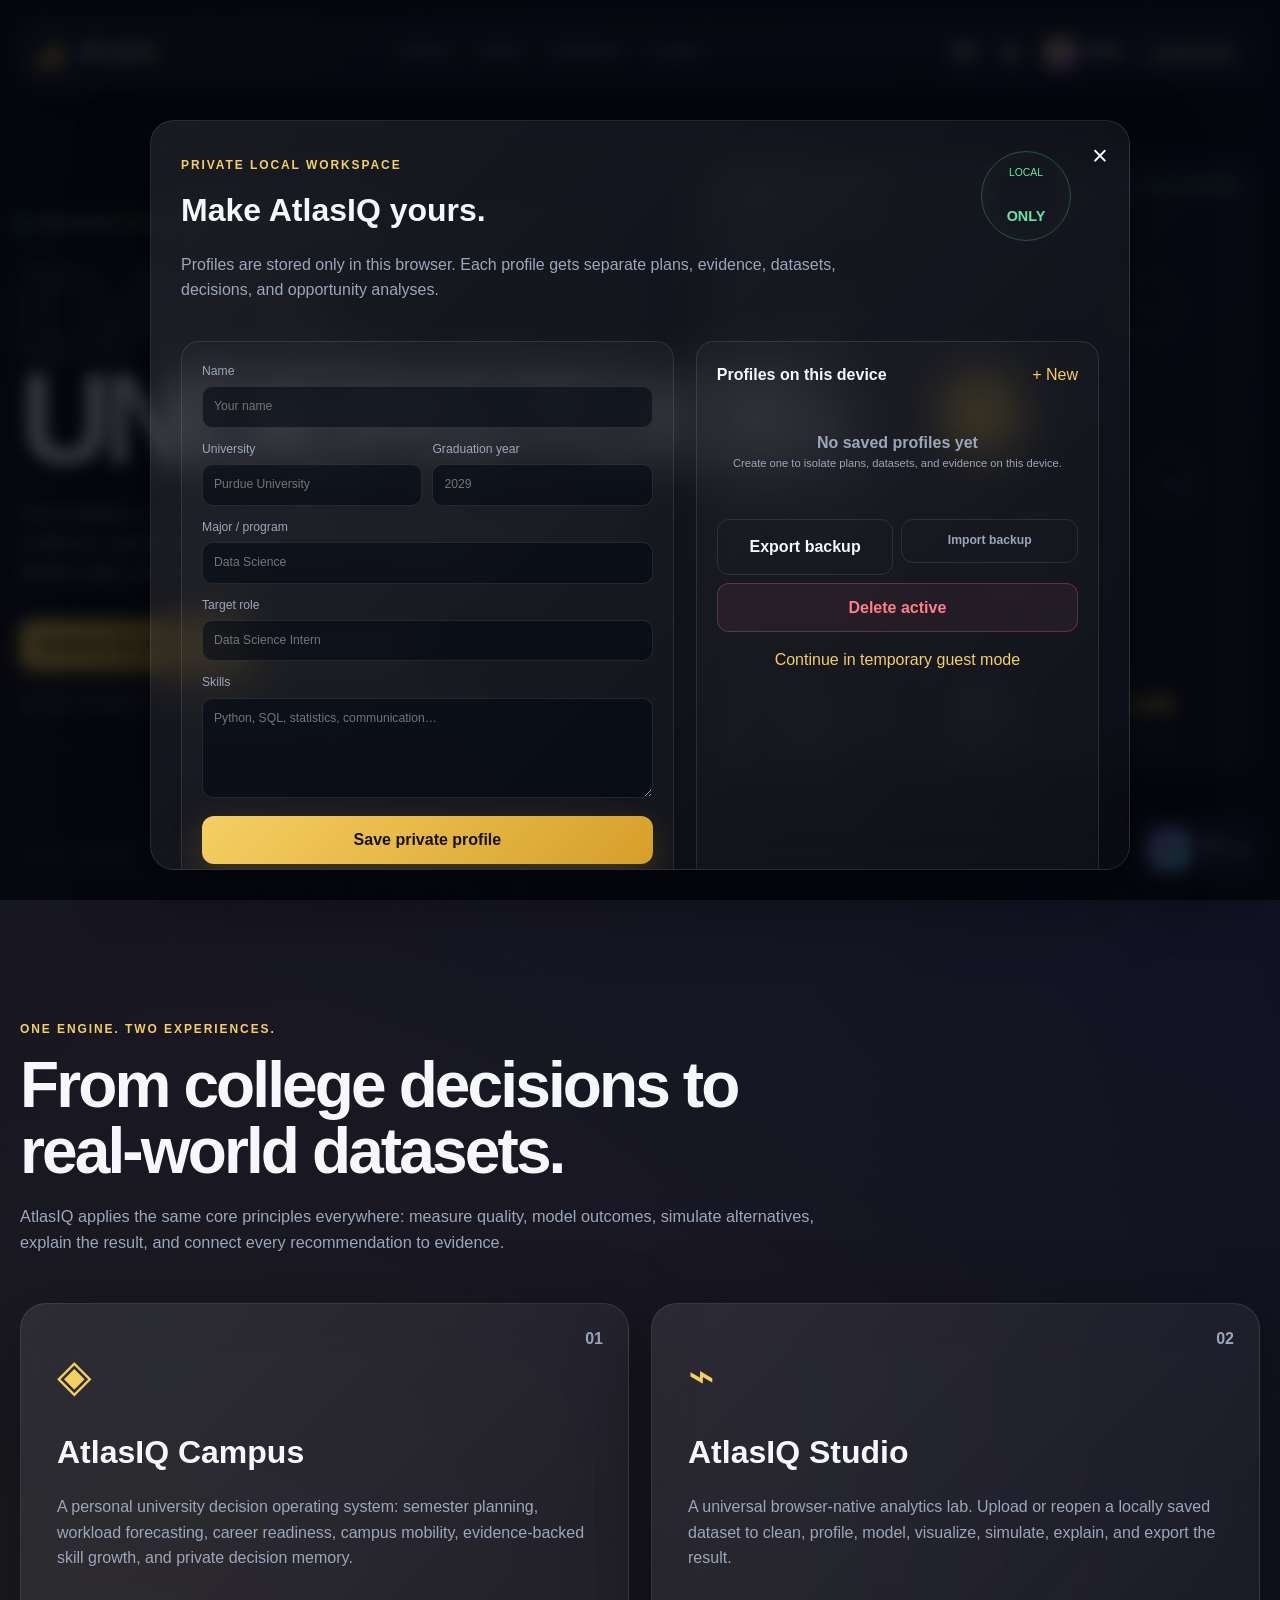
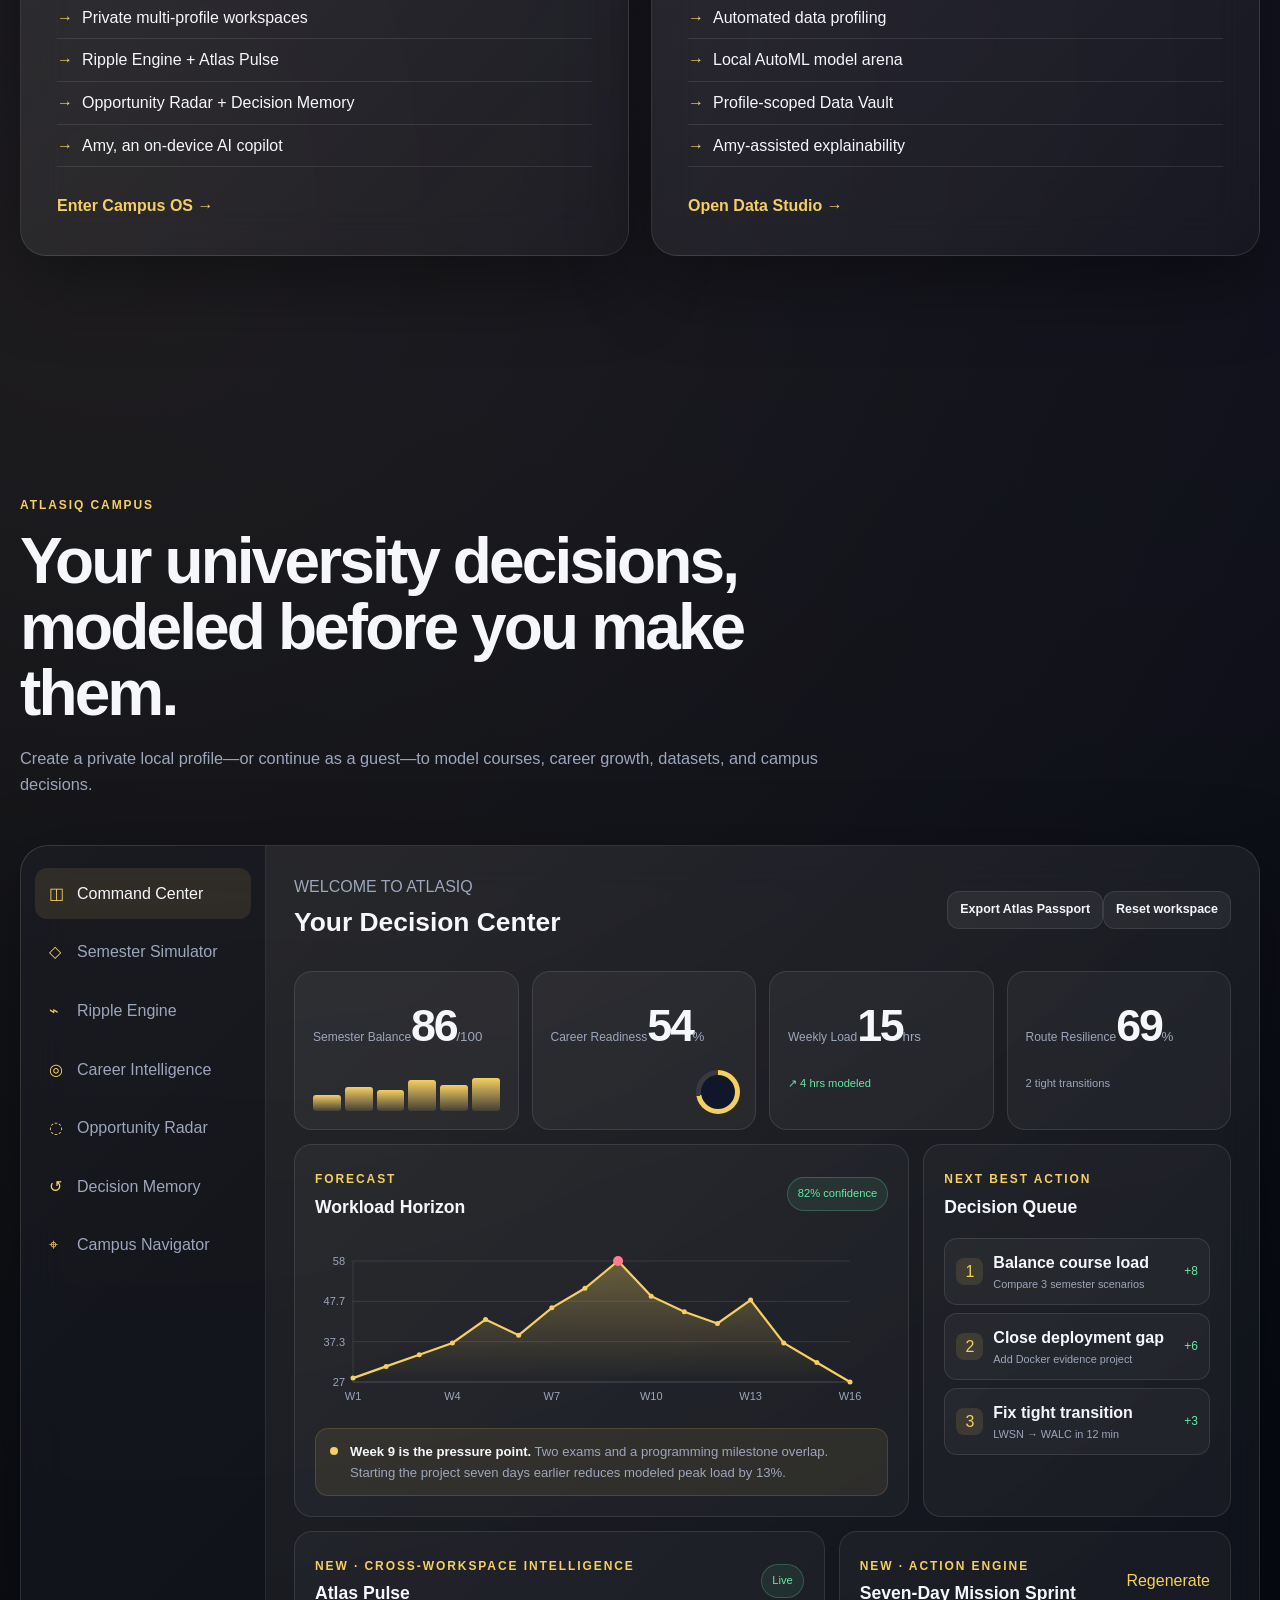
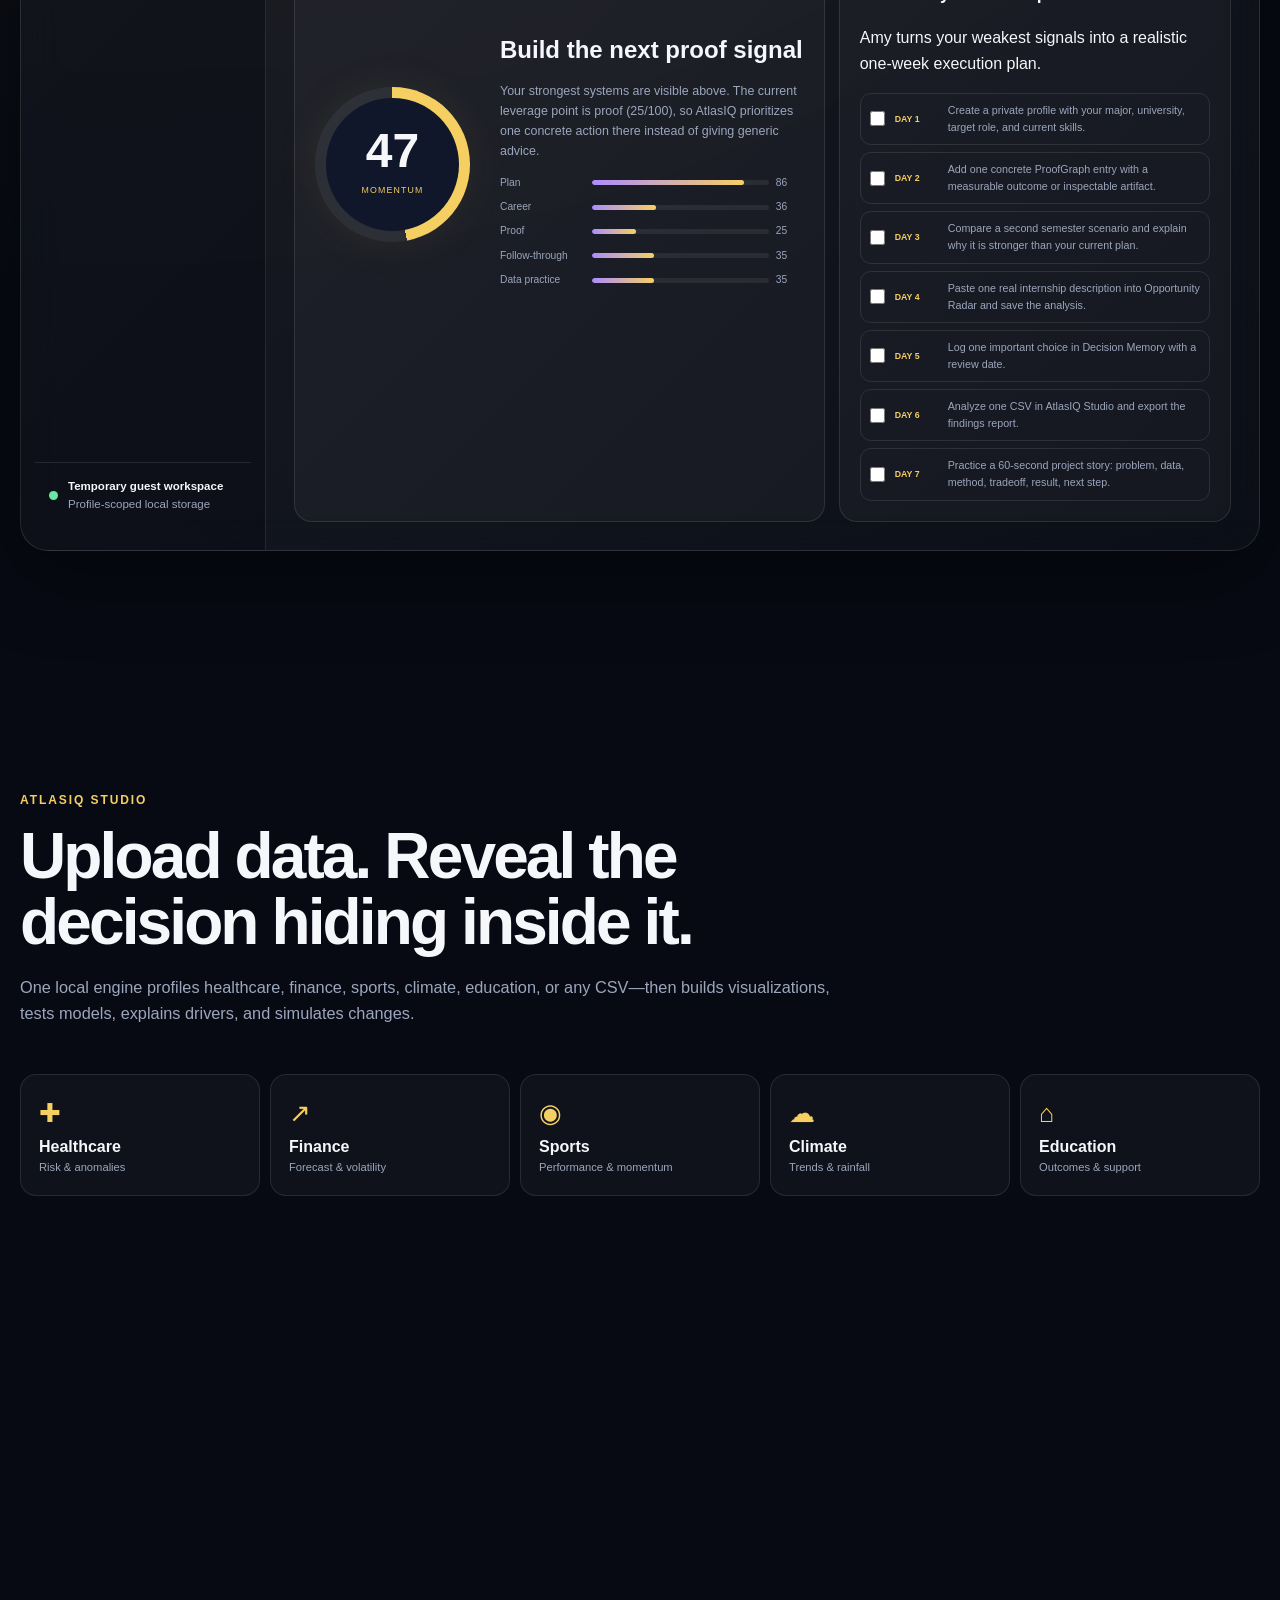
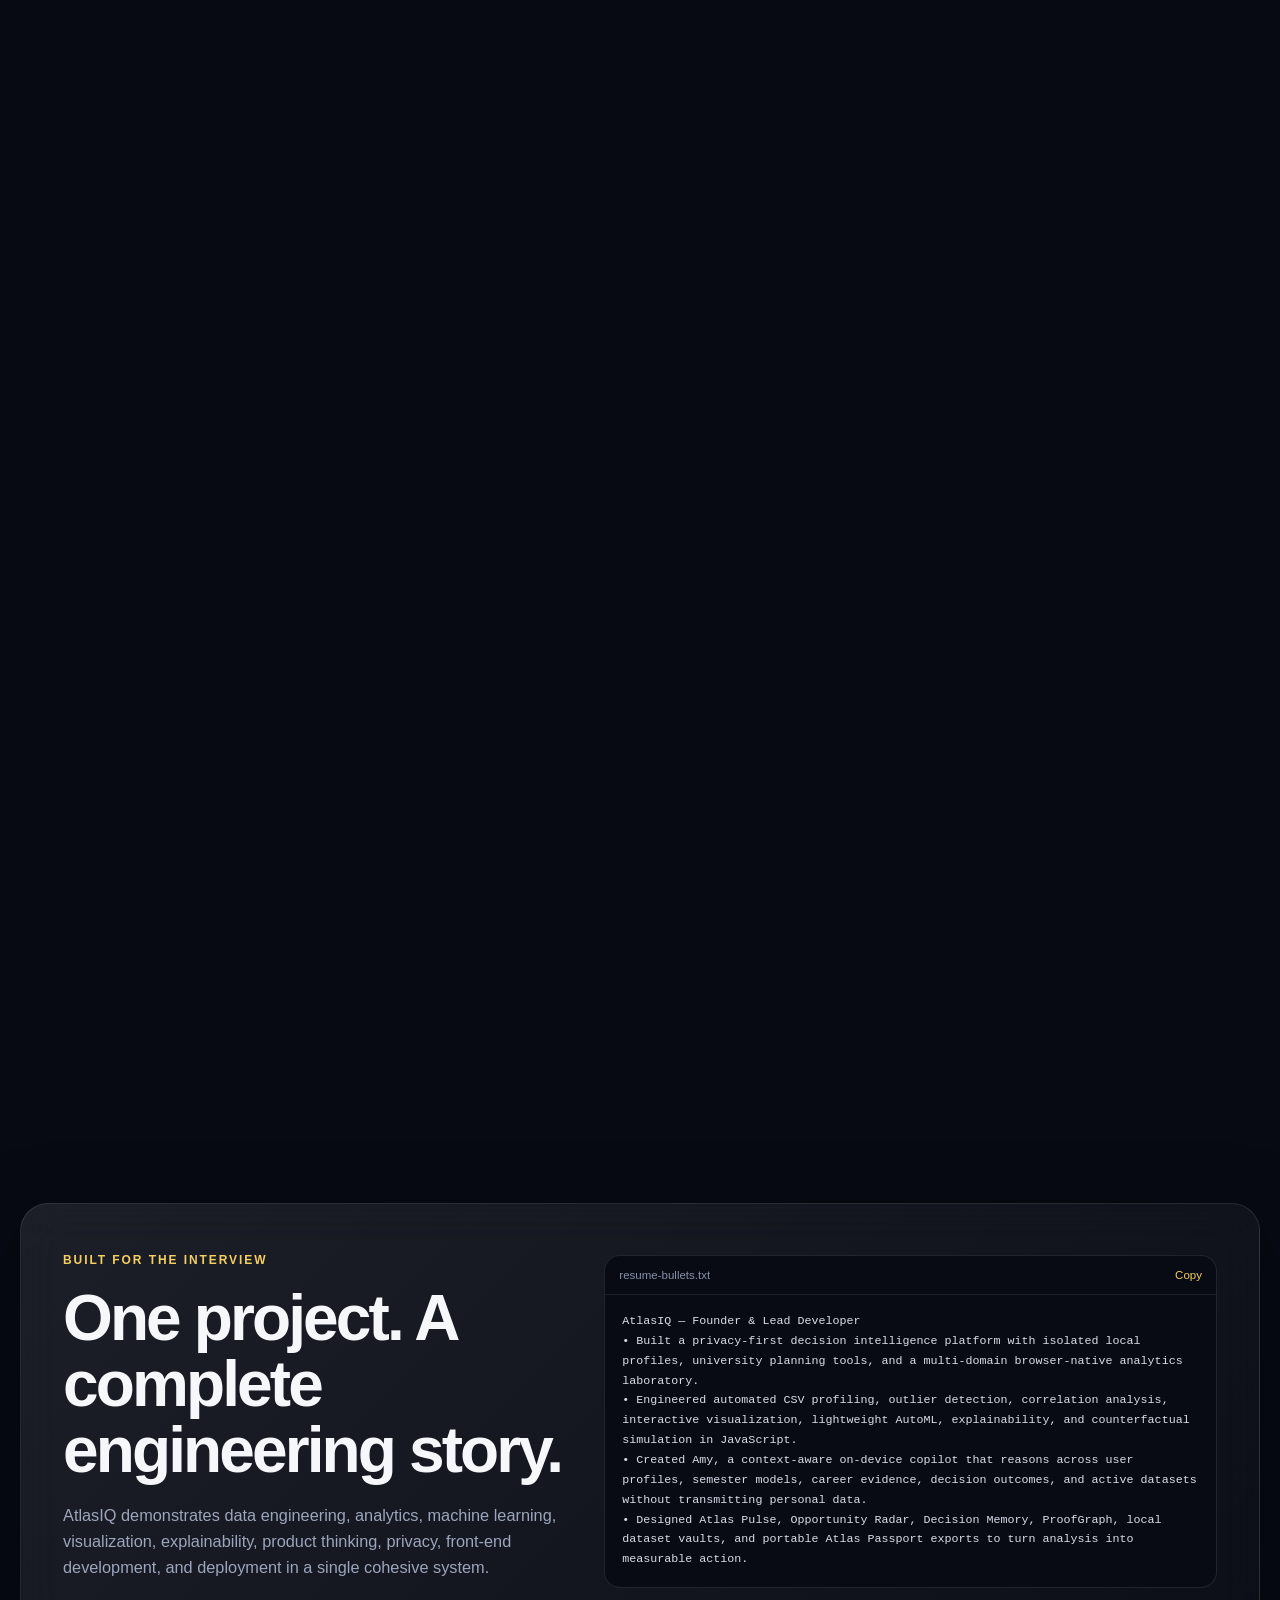
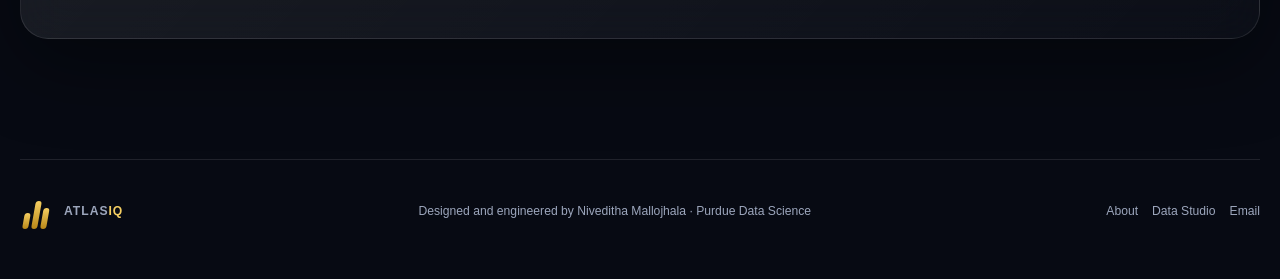
==== index.html @ 75ab8762 "Add files via upload" ====
<!doctype html>
<html lang="en">
<head>
  <meta charset="utf-8" />
  <meta name="viewport" content="width=device-width,initial-scale=1" />
  <meta name="description" content="AtlasIQ is a privacy-first decision intelligence platform for students and a browser-native multi-domain data science laboratory." />
  <meta name="theme-color" content="#080b16" />
  <title>AtlasIQ — Data, Understood.</title>
  <link rel="manifest" href="manifest.webmanifest" />
  <link rel="icon" href="assets/favicon.svg" type="image/svg+xml" />
  <link rel="stylesheet" href="styles.css" />
</head>
<body>
  <canvas id="particleCanvas" aria-hidden="true"></canvas>
  <div class="noise" aria-hidden="true"></div>

  <header class="topbar glass">
    <a class="brand" href="#home" aria-label="AtlasIQ home">
      <span class="brand-mark" aria-hidden="true"><i></i><i></i><i></i></span>
      <span>ATLAS<span>IQ</span></span>
    </a>
    <nav id="mainNav" aria-label="Primary navigation">
      <a href="#campus">Campus</a>
      <a href="#studio">Studio</a>
      <a href="#proofgraph">ProofGraph</a>
      <a href="#about">Founder</a>
    </nav>
    <div class="top-actions">
      <button id="commandBtn" class="icon-btn" aria-label="Open command palette" title="Command palette (⌘/Ctrl + K)">⌘K</button>
      <button id="themeBtn" class="icon-btn" aria-label="Toggle color mode" title="Toggle color mode">◐</button>
      <button id="profileBtn" class="profile-btn" aria-label="Open local profile" title="Local profile"><span id="profileAvatar">?</span><b id="profileButtonName">Profile</b></button>
      <a class="button small" href="#studio">Launch Lab</a>
    </div>
  </header>

  <main>
    <section id="home" class="hero section">
      <div class="hero-copy reveal">
        <div class="eyebrow"><span class="pulse-dot"></span> BROWSER-NATIVE DECISION INTELLIGENCE</div>
        <h1><span>DATA.</span><br />UNDERSTOOD.</h1>
        <p class="hero-sub">Turn academic choices and raw datasets into explainable decisions. AtlasIQ combines a personalized university decision operating system with a multi-domain data science laboratory—entirely in your browser.</p>
        <div class="hero-actions">
          <a class="button primary" href="#campus">Optimize my semester <span>→</span></a>
          <a class="button ghost" href="#studio">Analyze a dataset</a>
        </div>
        <div class="trust-row">
          <span>◆ Private local profiles</span>
          <span>◆ Explainable outputs</span>
          <span>◆ No server account required</span>
        </div>
      </div>

      <div class="hero-visual reveal" aria-label="Animated AtlasIQ decision network">
        <div class="orbital-card glass tilt-card">
          <div class="orbital-header">
            <span>LIVE DECISION GRAPH</span>
            <span class="live"><i></i> LOCAL ENGINE</span>
          </div>
          <svg class="network-svg" viewBox="0 0 600 460" role="img" aria-label="Connected data and decision nodes">
            <defs>
              <radialGradient id="nodeGlow"><stop offset="0" stop-color="#f8d56b"/><stop offset="1" stop-color="#b98c18"/></radialGradient>
              <filter id="glow"><feGaussianBlur stdDeviation="5" result="blur"/><feMerge><feMergeNode in="blur"/><feMergeNode in="SourceGraphic"/></feMerge></filter>
            </defs>
            <g class="edges">
              <path d="M300 215 L108 105"/><path d="M300 215 L494 92"/><path d="M300 215 L520 295"/><path d="M300 215 L365 392"/><path d="M300 215 L115 342"/>
              <path d="M108 105 L494 92"/><path d="M494 92 L520 295"/><path d="M520 295 L365 392"/><path d="M365 392 L115 342"/><path d="M115 342 L108 105"/>
            </g>
            <g class="node n-center" transform="translate(300 215)"><circle r="46"/><text y="5">ATLAS</text></g>
            <g class="node" transform="translate(108 105)"><circle r="31"/><text y="5">COURSES</text></g>
            <g class="node" transform="translate(494 92)"><circle r="31"/><text y="5">SKILLS</text></g>
            <g class="node" transform="translate(520 295)"><circle r="31"/><text y="5">CAREER</text></g>
            <g class="node" transform="translate(365 392)"><circle r="31"/><text y="5">DATA</text></g>
            <g class="node" transform="translate(115 342)"><circle r="31"/><text y="5">CAMPUS</text></g>
            <circle class="packet p1" r="4"><animateMotion dur="4s" repeatCount="indefinite" path="M300 215 L108 105"/></circle>
            <circle class="packet p2" r="4"><animateMotion dur="5s" repeatCount="indefinite" path="M300 215 L520 295"/></circle>
            <circle class="packet p3" r="4"><animateMotion dur="6s" repeatCount="indefinite" path="M365 392 L494 92"/></circle>
          </svg>
          <div class="mini-metrics">
            <div><strong data-counter="5">0</strong><span>domains</span></div>
            <div><strong data-counter="30">0</strong><span>decision tools</span></div>
            <div><strong data-counter="100">0</strong><span>% local</span></div>
          </div>
        </div>
      </div>

      <a class="scroll-cue" href="#platform" aria-label="Scroll to platform overview"><span></span>EXPLORE</a>
    </section>

    <section id="platform" class="section platform-section">
      <div class="section-heading reveal">
        <div class="eyebrow">ONE ENGINE. TWO EXPERIENCES.</div>
        <h2>From college decisions to real-world datasets.</h2>
        <p>AtlasIQ applies the same core principles everywhere: measure quality, model outcomes, simulate alternatives, explain the result, and connect every recommendation to evidence.</p>
      </div>
      <div class="dual-grid">
        <article class="experience-card glass reveal">
          <div class="card-index">01</div>
          <div class="experience-icon">◈</div>
          <h3>AtlasIQ Campus</h3>
          <p>A personal university decision operating system: semester planning, workload forecasting, career readiness, campus mobility, evidence-backed skill growth, and private decision memory.</p>
          <ul class="feature-list"><li>Private multi-profile workspaces</li><li>Ripple Engine + Atlas Pulse</li><li>Opportunity Radar + Decision Memory</li><li>Amy, an on-device AI copilot</li></ul>
          <a href="#campus">Enter Campus OS →</a>
        </article>
        <article class="experience-card glass reveal">
          <div class="card-index">02</div>
          <div class="experience-icon">⌁</div>
          <h3>AtlasIQ Studio</h3>
          <p>A universal browser-native analytics lab. Upload or reopen a locally saved dataset to clean, profile, model, visualize, simulate, explain, and export the result.</p>
          <ul class="feature-list"><li>Automated data profiling</li><li>Local AutoML model arena</li><li>Profile-scoped Data Vault</li><li>Amy-assisted explainability</li></ul>
          <a href="#studio">Open Data Studio →</a>
        </article>
      </div>
    </section>

    <section id="campus" class="section workspace-section">
      <div class="section-heading reveal">
        <div class="eyebrow">ATLASIQ CAMPUS</div>
        <h2 id="campusHeadline">Your university decisions, modeled before you make them.</h2>
        <p id="campusSubhead">Create a private profile, build a semester, test tradeoffs, identify bottlenecks, and translate your experience into career proof. Purdue students also get a dedicated campus pack.</p>
      </div>

      <div class="workspace glass reveal">
        <aside class="workspace-nav" aria-label="Campus tools">
          <button class="workspace-tab active" data-campus-tab="overview"><span>◫</span> Command Center</button>
          <button class="workspace-tab" data-campus-tab="semester"><span>◇</span> Semester Simulator</button>
          <button class="workspace-tab" data-campus-tab="ripple"><span>⌁</span> Ripple Engine</button>
          <button class="workspace-tab" data-campus-tab="career"><span>◎</span> Career Intelligence</button>
          <button class="workspace-tab" data-campus-tab="opportunity"><span>◌</span> Opportunity Radar</button>
          <button class="workspace-tab" data-campus-tab="journal"><span>↺</span> Decision Memory</button>
          <button class="workspace-tab" data-campus-tab="navigator"><span>⌖</span> Campus Navigator</button>
          <div class="workspace-status"><i></i><div><b id="workspaceProfileLabel">Private workspace</b><span>Profile-scoped local storage</span></div></div>
        </aside>

        <div class="workspace-main">
          <section class="campus-panel active" id="campus-overview">
            <div class="panel-topline"><div><span class="muted" id="welcomeLine">Welcome</span><h3 id="decisionCenterTitle">Your Decision Center</h3></div><div class="panel-actions"><button class="button tiny" id="passportBtn">Export Atlas Passport</button><button class="button tiny" id="resetDemo">Reset workspace</button></div></div>
            <div class="metric-grid">
              <article class="metric-card draggable" draggable="true"><span>Semester Balance</span><strong id="metricBalance">86</strong><small>/100</small><div class="spark"><i style="--h:44%"></i><i style="--h:65%"></i><i style="--h:58%"></i><i style="--h:84%"></i><i style="--h:72%"></i><i style="--h:91%"></i></div></article>
              <article class="metric-card draggable" draggable="true"><span>Career Readiness</span><strong id="metricCareer">72</strong><small>%</small><div class="ring-mini" style="--p:72"><b></b></div></article>
              <article class="metric-card draggable" draggable="true"><span>Weekly Load</span><strong id="metricHours">41</strong><small>hrs</small><div class="trend up">↗ 4 hrs modeled</div></article>
              <article class="metric-card draggable" draggable="true"><span>Route Resilience</span><strong id="metricRoute">93</strong><small>%</small><div class="trend">2 tight transitions</div></article>
            </div>
            <div class="overview-grid">
              <article class="panel-card wide">
                <div class="card-head"><div><span class="kicker">FORECAST</span><h4>Workload Horizon</h4></div><span class="confidence">82% confidence</span></div>
                <canvas id="workloadChart" width="900" height="310" aria-label="Projected weekly workload chart"></canvas>
                <div class="insight-strip"><span class="alert-dot"></span><p><b>Week 9 is the pressure point.</b> Two exams and a programming milestone overlap. Starting the project seven days earlier reduces modeled peak load by 13%.</p></div>
              </article>
              <article class="panel-card">
                <div class="card-head"><div><span class="kicker">NEXT BEST ACTION</span><h4>Decision Queue</h4></div></div>
                <div class="decision-list" id="decisionQueue">
                  <button data-jump="semester"><i>1</i><span><b>Balance course load</b><small>Compare 3 semester scenarios</small></span><em>+8</em></button>
                  <button data-jump="career"><i>2</i><span><b>Close deployment gap</b><small>Add Docker evidence project</small></span><em>+6</em></button>
                  <button data-jump="navigator"><i>3</i><span><b>Fix tight transition</b><small>LWSN → WALC in 12 min</small></span><em>+3</em></button>
                </div>
              </article>
            </div>
          </section>

          <section class="campus-panel" id="campus-semester">
            <div class="panel-topline"><div><span class="muted">MODEL A SEMESTER</span><h3>Semester Simulator</h3></div><span class="engine-chip">Explainable scoring v1.0</span></div>
            <div class="sim-layout">
              <div class="control-card">
                <label>Course catalog<select id="courseSelect"></select></label>
                <button id="addCourseBtn" class="button primary full">Add course</button><button id="customCourseBtn" class="button ghost full">Create custom course</button>
                <div class="selected-courses" id="selectedCourses"></div>
                <div class="slider-stack">
                  <label><span>Paid work / week <b id="workHoursOut">8h</b></span><input id="workHours" type="range" min="0" max="30" value="8" /></label>
                  <label><span>Clubs / week <b id="clubHoursOut">5h</b></span><input id="clubHours" type="range" min="0" max="20" value="5" /></label>
                  <label><span>Sleep / night <b id="sleepHoursOut">7.5h</b></span><input id="sleepHours" type="range" min="5" max="10" step="0.5" value="7.5" /></label>
                  <label><span>Commute / day <b id="commuteOut">28m</b></span><input id="commute" type="range" min="5" max="90" value="28" /></label>
                </div>
              </div>
              <div class="sim-results">
                <div class="score-hero"><div class="score-ring" id="semesterRing"><div><strong id="semesterScore">86</strong><span>BALANCE</span></div></div><div><h4 id="semesterVerdict">Strong, with one pressure point</h4><p id="semesterSummary">This plan is ambitious but sustainable when project work begins early.</p><div class="score-pills"><span id="creditsPill">13 credits</span><span id="loadPill">41 hrs/week</span><span id="riskPill">Moderate risk</span></div></div></div>
                <div class="factor-bars" id="factorBars"></div>
                <div class="explain-box"><div><b>WHY THIS SCORE</b><button id="copySemesterExplain" class="text-btn">Copy explanation</button></div><p id="semesterExplain"></p></div>
                <div class="scenario-actions"><button class="button ghost scenario-save" data-slot="A">Save as A</button><button class="button ghost scenario-save" data-slot="B">Save as B</button><button class="button ghost scenario-save" data-slot="C">Save as C</button></div>
                <div class="scenario-compare" id="scenarioCompare"></div>
              </div>
            </div>
          </section>

          <section class="campus-panel" id="campus-ripple">
            <div class="panel-topline"><div><span class="muted">SIGNATURE FEATURE 01</span><h3>Ripple Engine</h3></div><span class="engine-chip">Counterfactual simulator</span></div>
            <p class="panel-intro">Change one decision and trace its estimated downstream effects across workload, career readiness, free time, and schedule resilience. Ranges communicate uncertainty instead of pretending predictions are guarantees.</p>
            <div class="ripple-layout">
              <div class="control-card">
                <label>Decision to test<select id="rippleDecision"><option value="course">Add a technical course</option><option value="job">Increase work hours</option><option value="club">Join a technical organization</option><option value="project">Build a deployed project</option><option value="sleep">Increase nightly sleep</option></select></label>
                <label>Magnitude <span id="rippleValueLabel">1 course</span><input id="rippleMagnitude" type="range" min="1" max="5" value="1" /></label>
                <label>Priority<select id="ripplePriority"><option value="balance">Balanced growth</option><option value="career">Internship readiness</option><option value="academic">Academic performance</option><option value="time">Protect free time</option></select></label>
                <button id="runRipple" class="button primary full">Run counterfactual</button>
                <div class="method-note"><b>Method</b><p>Weighted causal assumptions + bounded uncertainty. This is a decision aid, not a guarantee.</p></div>
              </div>
              <div class="ripple-stage">
                <svg id="rippleGraph" viewBox="0 0 760 430" role="img" aria-label="Ripple effect decision graph"></svg>
                <div class="ripple-narrative" id="rippleNarrative"></div>
              </div>
            </div>
          </section>

          <section class="campus-panel" id="campus-career">
            <div class="panel-topline"><div><span class="muted">CAREER DECISION INTELLIGENCE</span><h3>Internship Readiness + ProofGraph</h3></div><button id="copyResumeBullets" class="button tiny">Copy project bullets</button></div>
            <div class="career-layout">
              <div class="control-card">
                <label>Target internship<select id="roleSelect"><option>Data Science Intern</option><option>Data Analyst Intern</option><option>Machine Learning Intern</option><option>Data Engineering Intern</option><option>Healthcare Analytics Intern</option><option>Software Engineering Intern</option></select></label>
                <label>Your current skills<textarea id="skillsInput" rows="7" placeholder="Python, SQL, statistics, Java, communication…"></textarea></label>
                <button id="analyzeSkills" class="button primary full">Analyze skill gap</button>
                <p class="microcopy">Tip: paste a resume skills section or type comma-separated skills.</p>
              </div>
              <div class="career-results">
                <div class="readiness-head"><div class="score-ring small" id="careerRing"><div><strong id="careerScore">72</strong><span>MATCH</span></div></div><div><h4 id="careerTitle">Strong foundation for Data Science</h4><p id="careerSummary">Your statistics and Python foundation are strong. Deployment and cloud evidence would make your profile substantially more competitive.</p></div></div>
                <div class="skill-columns"><div><h5>Verified strengths</h5><div id="matchedSkills" class="tag-cloud"></div></div><div><h5>Highest-value gaps</h5><div id="missingSkills" class="tag-cloud gaps"></div></div></div>
                <div class="roadmap" id="careerRoadmap"></div>
              </div>
            </div>
          </section>


          <section class="campus-panel" id="campus-opportunity">
            <div class="panel-topline"><div><span class="muted">SIGNATURE FEATURE 03</span><h3>Opportunity Radar</h3></div><span class="engine-chip">Evidence-aware matching</span></div>
            <p class="panel-intro">Paste any internship description. AtlasIQ extracts the technical and professional signals, compares them with your profile and ProofGraph evidence, and builds a targeted action sprint.</p>
            <div class="opportunity-layout">
              <div class="control-card">
                <label>Opportunity name<input id="opportunityName" placeholder="Data Science Intern — Company" /></label>
                <label>Job description<textarea id="jobDescription" rows="13" placeholder="Paste the full internship description here…"></textarea></label>
                <div class="inline-actions"><button id="loadOpportunitySample" class="button ghost">Load sample</button><button id="analyzeOpportunity" class="button primary">Analyze opportunity</button></div>
                <p class="microcopy">The description remains on this device and can be saved only inside your active local profile.</p>
              </div>
              <div class="opportunity-results" id="opportunityResults">
                <div class="empty-state compact"><span>◌</span><h4>No opportunity analyzed</h4><p>Paste a posting to reveal match strength, proof coverage, missing signals, and the highest-impact next move.</p></div>
              </div>
            </div>
          </section>

          <section class="campus-panel" id="campus-journal">
            <div class="panel-topline"><div><span class="muted">SIGNATURE FEATURE 04</span><h3>Decision Memory</h3></div><span class="engine-chip">Personal calibration loop</span></div>
            <p class="panel-intro">Save important choices, record what AtlasIQ predicted, and return later with the real outcome. Over time, the workspace reveals where your assumptions are accurate and where your personal decision model needs adjustment.</p>
            <div class="journal-layout">
              <div class="control-card">
                <label>Decision<input id="journalDecision" placeholder="Take a 16-credit technical semester" /></label>
                <label>Predicted impact<input id="journalPrediction" placeholder="Career readiness +8; free time −12" /></label>
                <label>Confidence <span id="journalConfidenceOut">70%</span><input id="journalConfidence" type="range" min="20" max="95" value="70" /></label>
                <label>Review date<input id="journalReviewDate" type="date" /></label>
                <label>Why this decision<textarea id="journalReason" rows="5" placeholder="Evidence, assumptions, and tradeoffs…"></textarea></label>
                <button id="saveJournalEntry" class="button primary full">Save to Decision Memory</button>
              </div>
              <div class="journal-stage">
                <div class="calibration-grid">
                  <article><span>Decisions logged</span><strong id="journalCount">0</strong></article>
                  <article><span>Reviewed outcomes</span><strong id="journalReviewed">0</strong></article>
                  <article><span>Calibration score</span><strong id="journalCalibration">—</strong></article>
                </div>
                <div id="journalTimeline" class="journal-timeline"></div>
              </div>
            </div>
          </section>
          <section class="campus-panel" id="campus-navigator">
            <div class="panel-topline"><div><span class="muted">CAMPUS MOBILITY INTELLIGENCE</span><h3>Transition Risk Navigator</h3></div><span class="engine-chip" id="campusPackBadge">Purdue Campus Pack</span></div>
            <div class="navigator-layout">
              <div class="control-card">
                <label>Campus mode<select id="campusMode"><option value="purdue">Purdue Campus Pack</option><option value="custom">My custom campus</option></select></label>
                <label>Starting building<select id="fromBuilding"></select></label>
                <label>Destination<select id="toBuilding"></select></label>
                <label>Minutes between classes<input id="transitionMinutes" type="number" min="5" max="60" value="15" /></label>
                <label>Conditions<select id="weatherCondition"><option value="clear">Clear</option><option value="rain">Rain</option><option value="snow">Snow / ice</option><option value="crowded">Peak class traffic</option></select></label>
                <button id="calculateRoute" class="button primary full">Analyze transition</button>
                <a id="mapsLink" class="button ghost full" target="_blank" rel="noopener">Open walking directions ↗</a>
                <div class="campus-builder" id="campusBuilder">
                  <span class="kicker">CUSTOM CAMPUS BUILDER</span>
                  <label>Place name<input id="customBuildingName" placeholder="Engineering Hall" /></label>
                  <div class="mini-field-grid"><label>Short code<input id="customBuildingShort" maxlength="8" placeholder="ENGR" /></label><label>Map X<input id="customBuildingX" type="number" min="0" max="100" value="50" /></label><label>Map Y<input id="customBuildingY" type="number" min="0" max="100" value="50" /></label></div>
                  <button id="addCustomBuilding" class="button ghost full">Add place locally</button>
                  <div id="customBuildingList" class="compact-list"></div>
                </div>
              </div>
              <div class="map-card">
                <canvas id="campusMap" width="900" height="500" aria-label="Simplified Purdue campus route map"></canvas>
                <div class="route-result" id="routeResult"></div>
              </div>
            </div>
          </section>
        </div>
      </div>
    </section>

    <section id="studio" class="section studio-section">
      <div class="section-heading reveal">
        <div class="eyebrow">ATLASIQ STUDIO</div>
        <h2>Upload data. Reveal the decision hiding inside it.</h2>
        <p>One local engine profiles healthcare, finance, sports, climate, education, or any CSV—then builds visualizations, tests models, explains drivers, and simulates changes.</p>
      </div>

      <div class="domain-row reveal" id="domainRow">
        <button data-domain="healthcare"><span>✚</span><b>Healthcare</b><small>Risk & anomalies</small></button>
        <button data-domain="finance"><span>↗</span><b>Finance</b><small>Forecast & volatility</small></button>
        <button data-domain="sports"><span>◉</span><b>Sports</b><small>Performance & momentum</small></button>
        <button data-domain="climate"><span>☁</span><b>Climate</b><small>Trends & rainfall</small></button>
        <button data-domain="education"><span>⌂</span><b>Education</b><small>Outcomes & support</small></button>
      </div>

      <div class="studio-shell glass reveal">
        <div class="studio-toolbar">
          <div class="studio-tabs">
            <button class="studio-tab active" data-studio-tab="data">Data</button>
            <button class="studio-tab" data-studio-tab="visuals">Visuals</button>
            <button class="studio-tab" data-studio-tab="automl">AutoML</button>
            <button class="studio-tab" data-studio-tab="simulate">Simulate</button>
            <button class="studio-tab" data-studio-tab="explain">Explain</button>
          </div>
          <div class="studio-actions"><button id="saveDataset" class="button tiny">Save dataset</button><button id="vaultBtn" class="button tiny">Data Vault</button><button id="exportReport" class="button tiny">Export report</button></div>
        </div>

        <div class="studio-content">
          <section class="studio-panel active" id="studio-data">
            <div class="upload-zone" id="uploadZone" tabindex="0" role="button" aria-label="Upload a CSV dataset">
              <input id="csvInput" type="file" accept=".csv,text/csv" hidden />
              <div class="upload-icon">⇧</div>
              <h3>Drop a CSV into AtlasIQ</h3>
              <p>or click to browse · processing stays on your device</p>
              <div class="upload-actions"><button id="browseBtn" class="button primary">Choose CSV</button><button id="loadDemoBtn" class="button ghost">Load education sample</button></div>
            </div>
            <div id="dataWorkspace" class="data-workspace hidden">
              <div class="dataset-head"><div><span class="kicker">ACTIVE DATASET</span><h3 id="datasetName">Dataset</h3><p id="datasetMeta"></p></div><button id="replaceData" class="text-btn">Replace</button></div>
              <div class="quality-grid">
                <article><span>Data Quality</span><strong id="qualityScore">—</strong><small>/100</small></article>
                <article><span>Missing Values</span><strong id="missingPercent">—</strong><small>%</small></article>
                <article><span>Outliers</span><strong id="outlierCount">—</strong><small>flags</small></article>
                <article><span>Strongest Relation</span><strong id="topCorrelation">—</strong><small id="topCorrelationLabel">pair</small></article>
              </div>
              <div class="profile-layout">
                <div class="table-wrap"><table id="dataPreview"><thead></thead><tbody></tbody></table></div>
                <div class="column-profile"><div class="card-head"><div><span class="kicker">SCHEMA</span><h4>Column Intelligence</h4></div></div><div id="columnList"></div></div>
              </div>
              <div class="ai-summary"><div class="ai-avatar">AI</div><div><span>ATLASIQ SYNTHESIS</span><p id="aiSummaryText"></p></div><button id="speakSummary" class="icon-btn" title="Read summary aloud">◖</button></div>
            </div>
          </section>

          <section class="studio-panel" id="studio-visuals">
            <div class="visual-toolbar"><label>X / category<select id="xColumn"></select></label><label>Y / value<select id="yColumn"></select></label><label>Chart<select id="chartType"><option value="scatter">Scatter</option><option value="line">Line</option><option value="bar">Bar</option><option value="hist">Histogram</option></select></label><button id="renderChart" class="button primary">Render</button></div>
            <div class="visual-grid">
              <article class="viz-card draggable" draggable="true"><div class="card-head"><div><span class="kicker">INTERACTIVE VIEW</span><h4 id="mainChartTitle">Select columns</h4></div><button id="downloadChart" class="text-btn">Save PNG</button></div><canvas id="mainChart" width="1000" height="500"></canvas><div class="time-slider hidden" id="timeSliderWrap"><span>Time window</span><input id="timeSlider" type="range" min="10" max="100" value="100" /><b id="timeSliderOut">100%</b></div></article>
              <article class="viz-card"><div class="card-head"><div><span class="kicker">RELATIONSHIPS</span><h4>Correlation Map</h4></div></div><canvas id="corrCanvas" width="620" height="500"></canvas></article>
            </div>
          </section>

          <section class="studio-panel" id="studio-automl">
            <div class="automl-top"><div><span class="kicker">BROWSER-NATIVE MODEL ARENA</span><h3>Automatic model comparison</h3><p>Choose a target. AtlasIQ detects regression or classification, trains lightweight local models, evaluates a holdout set, and explains the winner.</p></div><div class="automl-controls"><label>Target<select id="targetColumn"></select></label><button id="runAutoML" class="button primary">Run AutoML</button></div></div>
            <div id="modelEmpty" class="empty-state"><span>⌁</span><h4>No experiment yet</h4><p>Load a dataset, choose a target, and run the model arena.</p></div>
            <div id="modelResults" class="hidden">
              <div class="winner-banner"><div><span>WINNING MODEL</span><h3 id="winningModel">—</h3><p id="winningExplanation"></p></div><div class="winner-score"><strong id="winningScore">—</strong><span id="winningMetric">score</span></div></div>
              <div class="model-grid" id="modelGrid"></div>
              <div class="importance-layout"><article><div class="card-head"><div><span class="kicker">EXPLAINABILITY</span><h4>Feature influence</h4></div></div><div id="featureImportance" class="factor-bars"></div></article><article class="explain-box"><div><b>WHY THIS MODEL</b></div><p id="modelWhy"></p><button id="showModelDetails" class="button ghost full">Show methodology</button></article></div>
            </div>
          </section>

          <section class="studio-panel" id="studio-simulate">
            <div class="simulator-studio">
              <div class="control-card"><span class="kicker">WHAT-IF ENGINE</span><h3>Change an input. Watch the outcome move.</h3><label>Outcome<select id="simTarget"></select></label><label>Driver<select id="simFeature"></select></label><label>Adjustment <span id="simAdjustmentOut">+20%</span><input id="simAdjustment" type="range" min="-50" max="50" value="20" /></label><button id="runDataSimulation" class="button primary full">Simulate decision</button></div>
              <div class="simulation-output"><div class="before-after"><div><span>BASELINE</span><strong id="baselineOutcome">—</strong></div><div class="arrow-flow">→</div><div><span>SIMULATED</span><strong id="simulatedOutcome">—</strong></div></div><canvas id="simulationChart" width="900" height="420"></canvas><div id="simulationNarrative" class="insight-strip"></div></div>
            </div>
          </section>

          <section class="studio-panel" id="studio-explain">
            <div class="explain-layout">
              <div class="chat-card">
                <div class="chat-head"><div class="ai-avatar">AI</div><div><b>AtlasIQ Analyst</b><span>Local conversational layer</span></div><i></i></div>
                <div class="chat-messages" id="chatMessages"><div class="message ai">Load a dataset, then ask me about quality, missing values, outliers, correlations, trends, modeling, or preprocessing.</div></div>
                <div class="suggestion-chips"><button>What stands out?</button><button>Which variables matter most?</button><button>Recommend preprocessing</button><button>Explain the model</button></div>
                <form id="chatForm"><input id="chatInput" autocomplete="off" placeholder="Ask a question about your data…" /><button class="button primary">Ask</button></form>
              </div>
              <div class="explain-side">
                <article><span class="kicker">MODEL CARD</span><h4>Responsible Intelligence</h4><div class="responsible-list"><div><i>✓</i><span><b>Local processing</b><small>Raw files never leave the browser.</small></span></div><div><i>✓</i><span><b>Uncertainty shown</b><small>Predictions are estimates, not guarantees.</small></span></div><div><i>✓</i><span><b>Human-readable logic</b><small>Every score includes an explanation.</small></span></div><div><i>!</i><span><b>Not clinical advice</b><small>Healthcare samples are educational only.</small></span></div></div></article>
                <article><span class="kicker">PREPROCESSING PLAN</span><div id="preprocessingPlan"></div></article>
              </div>
            </div>
          </section>
        </div>
      </div>
    </section>

    <section id="proofgraph" class="section proof-section">
      <div class="section-heading reveal">
        <div class="eyebrow">SIGNATURE FEATURE 02</div>
        <h2>ProofGraph turns skills into evidence.</h2>
        <p>Most résumés list skills. AtlasIQ maps each skill to the project, experience, metric, or artifact that proves it—giving recruiters something inspectable rather than another keyword list.</p>
      </div>
      <div class="proof-layout glass reveal">
        <div class="proof-copy">
          <span class="kicker" id="proofNetworkLabel">YOUR EVIDENCE NETWORK</span>
          <h3>From “I know this” to “here is the proof.”</h3>
          <p id="proofDescription">Select a node to inspect the evidence behind it.</p>
          <div id="proofEvidence" class="proof-evidence"></div>
          <div class="proof-actions"><button id="addEvidenceBtn" class="button primary">Add evidence</button><button id="exportProof" class="button ghost">Export ProofGraph</button></div>
        </div>
        <div class="proof-canvas-wrap"><canvas id="proofCanvas" width="1000" height="650" aria-label="Interactive skill evidence graph"></canvas></div>
      </div>
    </section>

    <section id="about" class="section about-section">
      <div class="about-grid">
        <div class="founder-visual reveal">
          <div class="portrait-card glass">
            <div class="monogram">NM</div>
            <div class="portrait-data"><span>FOUNDER / DATA SCIENCE</span><b>Niveditha Mallojhala</b><small>Purdue University · B.S. Data Science · 2029</small></div>
            <div class="scan-line"></div>
          </div>
          <div class="founder-stats"><div><strong>216+</strong><span>service hours</span></div><div><strong>80+</strong><span>survey responses analyzed</span></div><div><strong>40+</strong><span>students taught</span></div></div>
        </div>
        <div class="about-copy reveal">
          <div class="eyebrow">THE FOUNDER</div>
          <h2>I build data products that make complex choices feel clear.</h2>
          <p>I'm Niveditha Mallojhala, a Data Science student at Purdue University interested in the full path from raw information to a decision someone can confidently act on. I enjoy combining statistics, programming, data cleaning, visualization, and thoughtful product design—not treating them as separate tasks.</p>
          <p>My experience spans Python, Java, Pandas, Jupyter, statistics, education, community leadership, and early exposure to how digital products are tested and improved in a real business setting. Teaching students at Kumon and conversational English through community programs also shaped how I design: intelligence is only useful when people can understand it.</p>
          <p>AtlasIQ is my answer to a problem I experienced personally. Students have abundant information but little support for modeling tradeoffs across courses, workload, career preparation, and campus life. I built the platform to turn those disconnected signals into transparent, testable decisions—and extended the same engine into a universal data laboratory.</p>
          <div class="about-links"><a class="button primary" href="mailto:niveditha.mallojhala@gmail.com">Contact Niveditha</a><button id="copyAbout" class="button ghost">Copy bio</button></div>
          <div class="skill-line"><span>Python</span><span>Java</span><span>Pandas</span><span>Statistics</span><span>Data Cleaning</span><span>Jupyter</span><span>Product Design</span></div>
        </div>
      </div>
    </section>

    <section class="section resume-section">
      <div class="resume-cta glass reveal">
        <div><span class="eyebrow">BUILT FOR THE INTERVIEW</span><h2>One project. A complete engineering story.</h2><p>AtlasIQ demonstrates data engineering, analytics, machine learning, visualization, explainability, product thinking, privacy, front-end development, and deployment in a single cohesive system.</p></div>
        <div class="resume-code"><div class="code-head"><span>resume-bullets.txt</span><button id="copyFinalBullets" class="text-btn">Copy</button></div><pre id="resumeBullets">AtlasIQ — Founder & Lead Developer
• Built a privacy-first decision intelligence platform with isolated local profiles, university planning tools, and a multi-domain browser-native analytics laboratory.
• Engineered automated CSV profiling, outlier detection, correlation analysis, interactive visualization, lightweight AutoML, explainability, and counterfactual simulation in JavaScript.
• Created Amy, a context-aware on-device copilot that reasons across user profiles, semester models, career evidence, decision outcomes, and active datasets without transmitting personal data.
• Designed Atlas Pulse, Opportunity Radar, Decision Memory, ProofGraph, local dataset vaults, and portable Atlas Passport exports to turn analysis into measurable action.</pre></div>
      </div>
    </section>
  </main>

  <footer>
    <a class="brand" href="#home"><span class="brand-mark"><i></i><i></i><i></i></span><span>ATLAS<span>IQ</span></span></a>
    <p>Designed and engineered by Niveditha Mallojhala · Purdue Data Science</p>
    <div><a href="#about">About</a><a href="#studio">Data Studio</a><a href="mailto:niveditha.mallojhala@gmail.com">Email</a></div>
  </footer>

  <div id="toast" role="status" aria-live="polite"></div>
  <div id="commandPalette" class="modal" aria-hidden="true">
    <div class="modal-backdrop"></div>
    <div class="command-box glass"><div class="command-search"><span>⌘</span><input id="commandInput" placeholder="Jump to a feature…" autocomplete="off" /><kbd>ESC</kbd></div><div id="commandResults"></div></div>
  </div>
  <div id="methodModal" class="modal" aria-hidden="true"><div class="modal-backdrop"></div><div class="method-box glass"><button class="modal-close">×</button><span class="eyebrow">MODEL METHODOLOGY</span><h3>What AtlasIQ runs locally</h3><p>For numeric targets, the browser model arena compares a mean baseline, ordinary least-squares linear regression, k-nearest-neighbor regression, and a one-split decision stump. For categorical targets, it compares a majority baseline, k-nearest-neighbor classification, Gaussian Naive Bayes, and a decision stump. Results use a deterministic 80/20 split and should be treated as educational prototypes—not production validation.</p><p>The full-stack roadmap can connect the same interface to Python/FastAPI pipelines for cross-validation, XGBoost, LightGBM, CatBoost, SHAP, model registries, and authenticated datasets.</p></div></div>


  <div id="profileModal" class="modal" aria-hidden="true">
    <div class="modal-backdrop"></div>
    <div class="profile-box glass">
      <button class="modal-close" id="profileClose">×</button>
      <div class="profile-modal-head"><div><span class="eyebrow">PRIVATE LOCAL WORKSPACE</span><h3>Make AtlasIQ yours.</h3><p>Profiles are stored only in this browser. Each profile gets separate plans, evidence, datasets, decisions, and opportunity analyses.</p></div><div class="privacy-seal">LOCAL<br><b>ONLY</b></div></div>
      <div class="profile-modal-grid">
        <form id="profileForm" class="profile-form">
          <input id="profileId" type="hidden" />
          <label>Name<input id="profileName" required maxlength="60" placeholder="Your name" /></label>
          <div class="two-fields"><label>University<input id="profileUniversity" maxlength="80" placeholder="Purdue University" /></label><label>Graduation year<input id="profileGradYear" type="number" min="2026" max="2040" placeholder="2029" /></label></div>
          <label>Major / program<input id="profileMajor" maxlength="100" placeholder="Data Science" /></label>
          <label>Target role<input id="profileGoal" maxlength="100" placeholder="Data Science Intern" /></label>
          <label>Skills<textarea id="profileSkills" rows="4" placeholder="Python, SQL, statistics, communication…"></textarea></label>
          <button class="button primary full" type="submit">Save private profile</button>
        </form>
        <div class="profile-side">
          <div class="profile-list-head"><b>Profiles on this device</b><button id="newProfileBtn" class="text-btn">+ New</button></div>
          <div id="profileList" class="profile-list"></div>
          <div class="profile-data-actions"><button id="exportProfileBtn" class="button ghost">Export backup</button><label class="button ghost file-button">Import backup<input id="importProfileInput" type="file" accept="application/json" hidden /></label><button id="deleteProfileBtn" class="button danger">Delete active</button></div>
          <button id="guestModeBtn" class="text-btn guest-btn">Continue in temporary guest mode</button>
        </div>
      </div>
    </div>
  </div>

  <div id="evidenceModal" class="modal" aria-hidden="true"><div class="modal-backdrop"></div><div class="method-box glass"><button class="modal-close">×</button><span class="eyebrow">PROOFGRAPH BUILDER</span><h3>Add evidence, not just keywords.</h3><form id="evidenceForm" class="stack-form"><label>Skill or strength<input id="evidenceSkill" required placeholder="Machine Learning" /></label><label>Concrete proof<textarea id="evidenceDetail" required rows="4" placeholder="Built a classification pipeline evaluated on a held-out test set…"></textarea></label><label>Evidence type<select id="evidenceType"><option>Project</option><option>Coursework</option><option>Work experience</option><option>Leadership</option><option>Certification</option><option>Artifact</option></select></label><button class="button primary full">Add to my ProofGraph</button></form></div></div>

  <div id="vaultModal" class="modal" aria-hidden="true"><div class="modal-backdrop"></div><div class="vault-box glass"><button class="modal-close">×</button><span class="eyebrow">LOCAL DATA VAULT</span><h3>Reopen your datasets without uploading again.</h3><p>Saved rows stay inside this browser using IndexedDB and are separated by profile.</p><div id="vaultList" class="vault-list"></div></div></div>

  <div id="customCourseModal" class="modal" aria-hidden="true"><div class="modal-backdrop"></div><div class="method-box glass"><button class="modal-close">×</button><span class="eyebrow">CUSTOM COURSE</span><h3>Add any class from any university.</h3><form id="customCourseForm" class="stack-form"><div class="two-fields"><label>Course code<input id="customCourseCode" required placeholder="CS 101" /></label><label>Credits<input id="customCourseCredits" type="number" min="0" max="8" step="0.5" value="3" /></label></div><label>Course name<input id="customCourseName" required placeholder="Introduction to Computing" /></label><div class="two-fields"><label>Hours per week<input id="customCourseHours" type="number" min="1" max="30" value="8" /></label><label>Difficulty (1–5)<input id="customCourseDifficulty" type="number" min="1" max="5" step="0.1" value="3" /></label></div><label>Career relevance (1–10)<input id="customCourseCareer" type="number" min="1" max="10" value="6" /></label><button class="button primary full">Add course locally</button></form></div></div>

  <div id="passportModal" class="modal" aria-hidden="true"><div class="modal-backdrop"></div><div class="passport-box glass"><button class="modal-close">×</button><span class="eyebrow">ATLAS PASSPORT</span><h3>Your portable decision-intelligence profile.</h3><p>Export a standalone recruiter-friendly HTML snapshot or a complete private JSON backup.</p><div id="passportPreview" class="passport-preview"></div><div class="inline-actions"><button id="downloadPassportHtml" class="button primary">Download portfolio snapshot</button><button id="downloadPassportJson" class="button ghost">Download full data backup</button></div></div></div>

  <script src="app.js" defer></script>
  <script src="enhancements.js" defer></script>
</body>
</html>
---- styles.css ----
:root{
  --bg:#070a13;--bg2:#0c1020;--panel:rgba(17,22,40,.72);--panel-solid:#11172a;--text:#f5f7fb;--muted:#9ca6bc;--line:rgba(255,255,255,.10);--gold:#f5cf62;--gold2:#b98717;--cyan:#66e5ff;--green:#67e8a3;--red:#ff7d8d;--purple:#ad8cff;--shadow:0 24px 80px rgba(0,0,0,.42);--radius:24px;--radius-sm:14px;--max:1280px
}
:root.light{--bg:#f1f3f8;--bg2:#e8ecf5;--panel:rgba(255,255,255,.76);--panel-solid:#fff;--text:#101522;--muted:#596176;--line:rgba(20,30,50,.12);--shadow:0 24px 70px rgba(45,55,85,.16)}
*{box-sizing:border-box}html{scroll-behavior:smooth}body{margin:0;background:radial-gradient(circle at 80% 0%,rgba(92,69,180,.14),transparent 34%),radial-gradient(circle at 8% 22%,rgba(245,207,98,.09),transparent 26%),var(--bg);color:var(--text);font-family:Inter,ui-sans-serif,-apple-system,BlinkMacSystemFont,"Segoe UI",sans-serif;line-height:1.6;overflow-x:hidden}button,input,select,textarea{font:inherit}button,a{color:inherit}a{text-decoration:none}button{cursor:pointer}canvas{max-width:100%}.hidden{display:none!important}.muted{color:var(--muted)}
#particleCanvas{position:fixed;inset:0;width:100%;height:100%;z-index:-2;opacity:.55}.noise{position:fixed;inset:0;z-index:-1;pointer-events:none;opacity:.035;background-image:url("data:image/svg+xml,%3Csvg viewBox='0 0 160 160' xmlns='http://www.w3.org/2000/svg'%3E%3Cfilter id='n'%3E%3CfeTurbulence type='fractalNoise' baseFrequency='.9' numOctaves='4' stitchTiles='stitch'/%3E%3C/filter%3E%3Crect width='100%25' height='100%25' filter='url(%23n)' opacity='.55'/%3E%3C/svg%3E")}.glass{background:linear-gradient(135deg,rgba(255,255,255,.085),rgba(255,255,255,.025));border:1px solid var(--line);box-shadow:var(--shadow);backdrop-filter:blur(22px);-webkit-backdrop-filter:blur(22px)}
.topbar{position:fixed;top:18px;left:50%;transform:translateX(-50%);width:min(calc(100% - 32px),1400px);height:70px;border-radius:18px;display:flex;align-items:center;justify-content:space-between;padding:0 18px;z-index:50}.brand{display:flex;align-items:center;gap:10px;font-weight:900;letter-spacing:.08em}.brand>span:last-child>span{color:var(--gold)}.brand-mark{display:inline-flex;position:relative;width:34px;height:34px;align-items:flex-end;justify-content:center;gap:3px;transform:skew(-10deg)}.brand-mark i{display:block;width:6px;background:linear-gradient(var(--gold),var(--gold2));border-radius:5px}.brand-mark i:nth-child(1){height:16px}.brand-mark i:nth-child(2){height:28px}.brand-mark i:nth-child(3){height:21px}.topbar nav{display:flex;gap:6px}.topbar nav a{font-size:.86rem;color:var(--muted);padding:9px 12px;border-radius:10px}.topbar nav a:hover{color:var(--text);background:rgba(255,255,255,.06)}.top-actions{display:flex;align-items:center;gap:8px}.icon-btn{min-width:38px;height:38px;border:1px solid var(--line);background:rgba(255,255,255,.05);border-radius:11px;color:var(--text)}.button{display:inline-flex;justify-content:center;align-items:center;gap:9px;border:1px solid var(--line);border-radius:12px;padding:11px 17px;background:rgba(255,255,255,.06);font-weight:750;transition:.22s ease}.button:hover{transform:translateY(-2px);border-color:rgba(245,207,98,.5)}.button.primary{background:linear-gradient(135deg,var(--gold),#d69f29);color:#17120a;border:0;box-shadow:0 12px 34px rgba(224,172,48,.22)}.button.ghost{background:transparent}.button.small{padding:9px 14px;font-size:.84rem}.button.tiny{padding:8px 12px;font-size:.78rem}.button.full{width:100%}.text-btn{border:0;background:none;color:var(--gold);padding:0}.section{width:min(calc(100% - 40px),var(--max));margin:auto;padding:120px 0}.hero{min-height:100vh;display:grid;grid-template-columns:1.05fr .95fr;gap:60px;align-items:center;position:relative;padding-top:150px}.eyebrow,.kicker{font-size:.75rem;font-weight:850;letter-spacing:.16em;color:var(--gold);text-transform:uppercase}.pulse-dot{display:inline-block;width:7px;height:7px;background:var(--green);border-radius:50%;box-shadow:0 0 0 7px rgba(103,232,163,.1);margin-right:8px}.hero h1{font-size:clamp(4.5rem,10vw,9rem);line-height:.82;letter-spacing:-.075em;margin:28px 0}.hero h1 span{color:transparent;-webkit-text-stroke:1.5px rgba(255,255,255,.75);text-shadow:0 0 70px rgba(245,207,98,.08)}:root.light .hero h1 span{-webkit-text-stroke:1.5px rgba(16,21,34,.8)}.hero-sub{max-width:680px;font-size:1.12rem;color:var(--muted)}.hero-actions{display:flex;gap:12px;margin-top:34px}.trust-row{display:flex;gap:22px;margin-top:25px;color:var(--muted);font-size:.78rem}.hero-visual{perspective:1100px}.orbital-card{border-radius:30px;padding:22px;min-height:590px;position:relative;overflow:hidden;transition:transform .15s}.orbital-card:after{content:"";position:absolute;width:260px;height:260px;border-radius:50%;background:var(--gold);filter:blur(140px);opacity:.09;bottom:-100px;right:-50px}.orbital-header{display:flex;justify-content:space-between;font-size:.7rem;font-weight:800;letter-spacing:.12em;color:var(--muted)}.live{color:var(--green)}.live i{display:inline-block;width:6px;height:6px;border-radius:50%;background:currentColor;margin-right:6px}.network-svg{width:100%;height:460px}.edges path{fill:none;stroke:rgba(255,255,255,.13);stroke-width:1.4;stroke-dasharray:5 8;animation:dash 20s linear infinite}.node circle{fill:rgba(17,23,42,.95);stroke:rgba(245,207,98,.55);stroke-width:1.5;filter:url(#glow)}.node text{fill:#dce3f3;text-anchor:middle;font-size:9px;font-weight:800;letter-spacing:.08em}.n-center circle{fill:url(#nodeGlow);stroke:#fff6cb}.n-center text{fill:#17120a;font-size:13px}.packet{fill:var(--cyan);filter:url(#glow)}@keyframes dash{to{stroke-dashoffset:-100}}.mini-metrics{display:grid;grid-template-columns:repeat(3,1fr);border-top:1px solid var(--line);padding-top:18px}.mini-metrics div{text-align:center}.mini-metrics strong{font-size:1.7rem;color:var(--gold);display:block}.mini-metrics span{color:var(--muted);font-size:.72rem}.scroll-cue{position:absolute;bottom:35px;left:0;font-size:.65rem;letter-spacing:.18em;color:var(--muted);display:flex;align-items:center;gap:12px}.scroll-cue span{display:block;width:44px;height:1px;background:var(--gold)}
.section-heading{max-width:820px;margin-bottom:48px}.section-heading h2,.about-copy h2,.resume-cta h2{font-size:clamp(2.4rem,5vw,4.4rem);line-height:1.03;letter-spacing:-.045em;margin:14px 0 18px}.section-heading p,.about-copy p,.resume-cta p{color:var(--muted);font-size:1.02rem}.dual-grid{display:grid;grid-template-columns:1fr 1fr;gap:22px}.experience-card{padding:36px;border-radius:26px;position:relative;overflow:hidden}.experience-card:before{content:"";position:absolute;inset:auto -20% -50% 20%;height:220px;background:radial-gradient(circle,var(--gold),transparent 70%);opacity:.07}.card-index{position:absolute;top:22px;right:25px;color:var(--muted);font-weight:900}.experience-icon{font-size:2.8rem;color:var(--gold)}.experience-card h3{font-size:2rem;margin:15px 0 8px}.experience-card p{color:var(--muted)}.feature-list{list-style:none;padding:0;margin:26px 0}.feature-list li{padding:8px 0;border-bottom:1px solid var(--line)}.feature-list li:before{content:"→";color:var(--gold);margin-right:9px}.experience-card>a{color:var(--gold);font-weight:800}
.workspace{display:grid;grid-template-columns:245px 1fr;min-height:780px;border-radius:28px;overflow:hidden}.workspace-nav{padding:22px 14px;border-right:1px solid var(--line);background:rgba(5,8,17,.42);display:flex;flex-direction:column;gap:7px}.workspace-tab{border:0;background:transparent;text-align:left;color:var(--muted);padding:13px 14px;border-radius:12px;display:flex;gap:10px;align-items:center}.workspace-tab span{color:var(--gold);width:18px}.workspace-tab:hover,.workspace-tab.active{background:rgba(245,207,98,.1);color:var(--text)}.workspace-status{margin-top:auto;padding:14px;border-top:1px solid var(--line);display:flex;gap:10px;align-items:center}.workspace-status i{width:9px;height:9px;background:var(--green);border-radius:50%}.workspace-status b,.workspace-status span{display:block;font-size:.72rem}.workspace-status span{color:var(--muted)}.workspace-main{padding:28px;min-width:0}.campus-panel,.studio-panel{display:none}.campus-panel.active,.studio-panel.active{display:block;animation:fadeUp .35s ease}.panel-topline{display:flex;justify-content:space-between;align-items:center;margin-bottom:25px}.panel-topline h3{font-size:1.65rem;margin:2px 0}.engine-chip,.confidence{font-size:.7rem;color:var(--green);border:1px solid rgba(103,232,163,.25);background:rgba(103,232,163,.08);padding:7px 10px;border-radius:999px}.metric-grid{display:grid;grid-template-columns:repeat(4,1fr);gap:13px}.metric-card{background:rgba(255,255,255,.045);border:1px solid var(--line);border-radius:18px;padding:18px;position:relative;min-height:150px;cursor:grab}.metric-card span{font-size:.75rem;color:var(--muted)}.metric-card strong{font-size:2.8rem;letter-spacing:-.05em}.metric-card small{color:var(--muted)}.spark{height:37px;display:flex;align-items:end;gap:4px;margin-top:13px}.spark i{flex:1;height:var(--h);border-radius:3px;background:linear-gradient(var(--gold),rgba(245,207,98,.12))}.ring-mini{position:absolute;width:44px;height:44px;right:15px;bottom:15px;border-radius:50%;background:conic-gradient(var(--gold) calc(var(--p)*1%),rgba(255,255,255,.08) 0);display:grid;place-items:center}.ring-mini b{width:34px;height:34px;border-radius:50%;background:var(--panel-solid)}.trend{font-size:.7rem;color:var(--muted);margin-top:14px}.trend.up{color:var(--green)}.overview-grid{display:grid;grid-template-columns:1.6fr .8fr;gap:14px;margin-top:14px}.panel-card{background:rgba(255,255,255,.035);border:1px solid var(--line);border-radius:18px;padding:20px;min-width:0}.card-head{display:flex;justify-content:space-between;align-items:center}.card-head h4{margin:2px 0;font-size:1.1rem}.insight-strip{display:flex;gap:12px;align-items:flex-start;background:rgba(245,207,98,.075);border:1px solid rgba(245,207,98,.15);border-radius:13px;padding:12px 14px;font-size:.82rem}.insight-strip p{margin:0;color:var(--muted)}.insight-strip b{color:var(--text)}.alert-dot{width:8px;height:8px;background:var(--gold);border-radius:50%;margin-top:6px;flex:none}.decision-list{display:flex;flex-direction:column;gap:8px;margin-top:15px}.decision-list button{display:flex;align-items:center;gap:10px;text-align:left;border:1px solid var(--line);background:rgba(255,255,255,.035);border-radius:13px;padding:11px;color:var(--text)}.decision-list button:hover{border-color:rgba(245,207,98,.45)}.decision-list i{width:27px;height:27px;display:grid;place-items:center;border-radius:8px;background:rgba(245,207,98,.12);color:var(--gold);font-style:normal}.decision-list span{flex:1}.decision-list b,.decision-list small{display:block}.decision-list small{color:var(--muted);font-size:.68rem}.decision-list em{font-style:normal;color:var(--green);font-size:.75rem}.sim-layout,.ripple-layout,.career-layout,.navigator-layout,.simulator-studio,.explain-layout{display:grid;grid-template-columns:330px 1fr;gap:18px}.control-card{background:rgba(255,255,255,.035);border:1px solid var(--line);border-radius:18px;padding:20px}.control-card label,.visual-toolbar label,.automl-controls label{display:flex;flex-direction:column;gap:7px;color:var(--muted);font-size:.78rem;margin-bottom:14px}.control-card select,.control-card input[type=number],.control-card textarea,.visual-toolbar select,.automl-controls select,.chat-card input{width:100%;border:1px solid var(--line);background:rgba(0,0,0,.22);color:var(--text);border-radius:10px;padding:11px}.control-card textarea{resize:vertical}.control-card input[type=range],.time-slider input{width:100%;accent-color:var(--gold)}.slider-stack{border-top:1px solid var(--line);margin-top:18px;padding-top:16px}.slider-stack label span,.control-card>label>span{display:flex;justify-content:space-between}.selected-courses{display:flex;flex-direction:column;gap:7px;margin-top:14px}.course-chip{display:grid;grid-template-columns:1fr auto;gap:8px;padding:10px;border:1px solid var(--line);border-radius:10px}.course-chip b,.course-chip small{display:block}.course-chip small{color:var(--muted);font-size:.67rem}.course-chip button{border:0;background:none;color:var(--red)}.score-hero{display:grid;grid-template-columns:180px 1fr;align-items:center;gap:22px;padding:22px;background:rgba(255,255,255,.035);border:1px solid var(--line);border-radius:18px}.score-ring{width:160px;height:160px;border-radius:50%;display:grid;place-items:center;background:conic-gradient(var(--gold) calc(var(--score,86)*1%),rgba(255,255,255,.07) 0);position:relative}.score-ring:before{content:"";position:absolute;inset:13px;border-radius:50%;background:var(--panel-solid)}.score-ring div{z-index:1;text-align:center}.score-ring strong{display:block;font-size:2.7rem}.score-ring span{font-size:.62rem;color:var(--muted);letter-spacing:.14em}.score-ring.small{width:130px;height:130px}.score-ring.small:before{inset:11px}.score-hero h4,.readiness-head h4{font-size:1.5rem;margin:0}.score-hero p,.readiness-head p{color:var(--muted);font-size:.85rem}.score-pills{display:flex;gap:7px;flex-wrap:wrap}.score-pills span{font-size:.67rem;padding:6px 9px;border-radius:999px;background:rgba(255,255,255,.06);border:1px solid var(--line)}.factor-bars{display:flex;flex-direction:column;gap:10px;margin:17px 0}.factor-row{display:grid;grid-template-columns:120px 1fr 42px;align-items:center;gap:10px;font-size:.75rem}.factor-row span{color:var(--muted)}.factor-row i{height:7px;background:rgba(255,255,255,.07);border-radius:999px;overflow:hidden}.factor-row i b{display:block;height:100%;width:var(--value);background:linear-gradient(90deg,var(--gold2),var(--gold));border-radius:inherit}.factor-row em{font-style:normal;text-align:right}.explain-box{padding:16px;border:1px solid rgba(102,229,255,.18);background:rgba(102,229,255,.055);border-radius:14px}.explain-box>div{display:flex;justify-content:space-between;font-size:.7rem;color:var(--cyan)}.explain-box p{font-size:.82rem;color:var(--muted);margin-bottom:0}.scenario-actions{display:flex;gap:8px;margin-top:14px}.scenario-compare{display:grid;grid-template-columns:repeat(3,1fr);gap:8px;margin-top:10px}.scenario-card{border:1px solid var(--line);border-radius:12px;padding:10px;font-size:.72rem}.scenario-card strong{font-size:1.25rem;color:var(--gold)}.panel-intro{color:var(--muted);max-width:850px}.ripple-stage{background:radial-gradient(circle at center,rgba(245,207,98,.07),transparent 54%);border:1px solid var(--line);border-radius:18px;padding:12px;min-height:530px}.ripple-stage svg{width:100%;height:410px}.ripple-edge{stroke:rgba(255,255,255,.18);stroke-width:2}.ripple-node circle{fill:var(--panel-solid);stroke:var(--gold);stroke-width:1.5}.ripple-node text{fill:var(--text);text-anchor:middle;font-size:12px;font-weight:750}.ripple-node .delta{font-size:15px;fill:var(--green)}.ripple-node.negative .delta{fill:var(--red)}.ripple-narrative{padding:14px;background:rgba(255,255,255,.035);border-radius:12px;font-size:.82rem;color:var(--muted)}.method-note{border-top:1px solid var(--line);margin-top:18px;padding-top:14px;font-size:.73rem;color:var(--muted)}.method-note p{margin:4px 0}.readiness-head{display:grid;grid-template-columns:150px 1fr;gap:20px;align-items:center;background:rgba(255,255,255,.035);border:1px solid var(--line);border-radius:18px;padding:20px}.skill-columns{display:grid;grid-template-columns:1fr 1fr;gap:16px}.skill-columns h5{margin-bottom:7px}.tag-cloud{display:flex;flex-wrap:wrap;gap:6px}.tag-cloud span{font-size:.7rem;border-radius:999px;padding:6px 9px;background:rgba(103,232,163,.08);color:var(--green);border:1px solid rgba(103,232,163,.18)}.tag-cloud.gaps span{color:var(--red);background:rgba(255,125,141,.07);border-color:rgba(255,125,141,.18)}.roadmap{margin-top:16px;display:grid;grid-template-columns:repeat(3,1fr);gap:10px}.roadmap-step{padding:13px;border:1px solid var(--line);border-radius:13px;background:rgba(255,255,255,.03)}.roadmap-step span{color:var(--gold);font-size:.65rem}.roadmap-step b,.roadmap-step small{display:block}.roadmap-step small{color:var(--muted);font-size:.67rem}.map-card{border:1px solid var(--line);border-radius:18px;padding:12px;background:rgba(255,255,255,.025)}.route-result{margin:8px;padding:14px;border-radius:13px;background:rgba(255,255,255,.045)}.route-result h4{margin:0}.route-result p{color:var(--muted);font-size:.8rem}
.domain-row{display:grid;grid-template-columns:repeat(5,1fr);gap:10px;margin-bottom:16px}.domain-row button{border:1px solid var(--line);border-radius:16px;background:rgba(255,255,255,.035);color:var(--text);padding:18px;text-align:left;transition:.2s}.domain-row button:hover,.domain-row button.active{transform:translateY(-4px);border-color:rgba(245,207,98,.5);background:rgba(245,207,98,.07)}.domain-row span{font-size:1.6rem;color:var(--gold);display:block}.domain-row b,.domain-row small{display:block}.domain-row small{color:var(--muted);font-size:.7rem}.studio-shell{border-radius:28px;overflow:hidden}.studio-toolbar{display:flex;justify-content:space-between;align-items:center;border-bottom:1px solid var(--line);padding:14px 18px}.studio-tabs{display:flex;gap:7px}.studio-tab{border:0;background:transparent;color:var(--muted);padding:9px 13px;border-radius:10px}.studio-tab.active{color:var(--text);background:rgba(245,207,98,.1)}.studio-content{padding:24px;min-height:660px}.upload-zone{border:1px dashed rgba(245,207,98,.4);border-radius:22px;min-height:450px;display:flex;flex-direction:column;align-items:center;justify-content:center;background:radial-gradient(circle,rgba(245,207,98,.06),transparent 45%);text-align:center}.upload-zone.dragging{background:rgba(245,207,98,.12);border-style:solid}.upload-icon{width:66px;height:66px;border-radius:18px;display:grid;place-items:center;background:rgba(245,207,98,.1);color:var(--gold);font-size:2rem}.upload-zone h3{font-size:1.7rem;margin:18px 0 3px}.upload-zone p{color:var(--muted)}.upload-actions{display:flex;gap:10px;margin-top:15px}.dataset-head{display:flex;justify-content:space-between;align-items:start}.dataset-head h3{font-size:1.8rem;margin:3px 0}.dataset-head p{color:var(--muted);margin:0}.quality-grid{display:grid;grid-template-columns:repeat(4,1fr);gap:10px;margin:20px 0}.quality-grid article{padding:18px;border:1px solid var(--line);border-radius:15px;background:rgba(255,255,255,.035)}.quality-grid span{display:block;color:var(--muted);font-size:.72rem}.quality-grid strong{font-size:2rem}.quality-grid small{color:var(--muted)}.profile-layout{display:grid;grid-template-columns:1.5fr .7fr;gap:14px}.table-wrap{overflow:auto;border:1px solid var(--line);border-radius:14px;max-height:360px}.table-wrap table{border-collapse:collapse;width:100%;font-size:.73rem}.table-wrap th,.table-wrap td{padding:10px 12px;border-bottom:1px solid var(--line);white-space:nowrap;text-align:left}.table-wrap th{position:sticky;top:0;background:var(--panel-solid);color:var(--gold)}.column-profile{border:1px solid var(--line);border-radius:14px;padding:15px;max-height:360px;overflow:auto}.column-item{padding:10px;border-bottom:1px solid var(--line)}.column-item>div{display:flex;justify-content:space-between}.column-item b{font-size:.78rem}.column-item span,.column-item small{color:var(--muted);font-size:.66rem}.ai-summary{display:grid;grid-template-columns:44px 1fr 42px;gap:13px;align-items:start;margin-top:14px;padding:16px;border:1px solid rgba(173,140,255,.22);background:rgba(173,140,255,.06);border-radius:15px}.ai-avatar{width:40px;height:40px;border-radius:12px;display:grid;place-items:center;background:linear-gradient(135deg,var(--purple),var(--cyan));color:#101321;font-weight:900}.ai-summary span{font-size:.66rem;color:var(--purple);font-weight:800;letter-spacing:.12em}.ai-summary p{margin:4px 0;color:var(--muted);font-size:.84rem}.visual-toolbar{display:flex;align-items:end;gap:10px;margin-bottom:14px}.visual-toolbar label{margin:0;min-width:180px}.visual-grid{display:grid;grid-template-columns:1.45fr .75fr;gap:13px}.viz-card{border:1px solid var(--line);border-radius:17px;padding:16px;background:rgba(255,255,255,.025);min-width:0}.time-slider{display:grid;grid-template-columns:auto 1fr auto;align-items:center;gap:10px;font-size:.72rem;color:var(--muted)}.automl-top{display:flex;justify-content:space-between;align-items:end;margin-bottom:20px}.automl-top h3{font-size:1.7rem;margin:5px 0}.automl-top p{color:var(--muted);max-width:720px}.automl-controls{display:flex;align-items:end;gap:10px}.automl-controls label{margin:0;min-width:190px}.empty-state{min-height:420px;display:flex;flex-direction:column;justify-content:center;align-items:center;text-align:center;color:var(--muted)}.empty-state span{font-size:3rem;color:var(--gold)}.winner-banner{display:grid;grid-template-columns:1fr auto;gap:20px;align-items:center;padding:22px;border-radius:18px;border:1px solid rgba(103,232,163,.22);background:linear-gradient(120deg,rgba(103,232,163,.08),rgba(102,229,255,.04))}.winner-banner span{color:var(--green);font-size:.7rem;font-weight:800;letter-spacing:.12em}.winner-banner h3{font-size:2rem;margin:4px 0}.winner-banner p{color:var(--muted);margin:0}.winner-score{text-align:center}.winner-score strong{display:block;font-size:3.2rem;color:var(--green)}.winner-score span{font-size:.7rem;color:var(--muted)}.model-grid{display:grid;grid-template-columns:repeat(4,1fr);gap:10px;margin:14px 0}.model-card{border:1px solid var(--line);border-radius:14px;padding:14px}.model-card.winner{border-color:rgba(103,232,163,.45);background:rgba(103,232,163,.05)}.model-card span,.model-card small{display:block;color:var(--muted);font-size:.68rem}.model-card strong{font-size:1.8rem}.importance-layout{display:grid;grid-template-columns:1.2fr .8fr;gap:13px}.importance-layout>article{border:1px solid var(--line);border-radius:15px;padding:16px}.simulator-studio{grid-template-columns:350px 1fr}.simulation-output{border:1px solid var(--line);border-radius:18px;padding:18px;background:rgba(255,255,255,.025)}.before-after{display:flex;justify-content:center;align-items:center;gap:40px}.before-after div:not(.arrow-flow){text-align:center}.before-after span{display:block;color:var(--muted);font-size:.68rem}.before-after strong{font-size:2.6rem}.arrow-flow{color:var(--gold);font-size:2rem}.chat-card{border:1px solid var(--line);border-radius:18px;overflow:hidden;background:rgba(255,255,255,.025);display:flex;flex-direction:column;min-height:570px}.chat-head{display:flex;align-items:center;gap:10px;padding:14px;border-bottom:1px solid var(--line)}.chat-head b,.chat-head span{display:block}.chat-head span{font-size:.68rem;color:var(--muted)}.chat-head i{margin-left:auto;width:8px;height:8px;background:var(--green);border-radius:50%}.chat-messages{flex:1;padding:18px;display:flex;flex-direction:column;gap:10px;overflow:auto;max-height:390px}.message{max-width:82%;padding:11px 13px;border-radius:14px;font-size:.82rem;white-space:pre-line}.message.ai{align-self:flex-start;background:rgba(173,140,255,.1);border:1px solid rgba(173,140,255,.16)}.message.user{align-self:flex-end;background:rgba(245,207,98,.12);border:1px solid rgba(245,207,98,.18)}.suggestion-chips{display:flex;gap:6px;flex-wrap:wrap;padding:0 14px 10px}.suggestion-chips button{border:1px solid var(--line);background:transparent;color:var(--muted);border-radius:999px;padding:6px 9px;font-size:.67rem}.chat-card form{display:flex;gap:8px;padding:12px;border-top:1px solid var(--line)}.chat-card form input{flex:1}.explain-side{display:flex;flex-direction:column;gap:13px}.explain-side article{border:1px solid var(--line);border-radius:17px;padding:18px;background:rgba(255,255,255,.025)}.responsible-list{display:flex;flex-direction:column;gap:12px;margin-top:14px}.responsible-list div{display:flex;gap:10px}.responsible-list i{font-style:normal;color:var(--green)}.responsible-list b,.responsible-list small{display:block}.responsible-list small{color:var(--muted)}.preprocess-item{padding:10px;border-bottom:1px solid var(--line);font-size:.78rem;color:var(--muted)}.preprocess-item b{color:var(--text)}
.proof-layout{display:grid;grid-template-columns:360px 1fr;border-radius:28px;overflow:hidden}.proof-copy{padding:35px;border-right:1px solid var(--line)}.proof-copy h3{font-size:2rem;line-height:1.1}.proof-copy>p{color:var(--muted)}.proof-evidence{min-height:220px;margin:20px 0}.evidence-card{border-left:2px solid var(--gold);padding-left:14px;margin:14px 0}.evidence-card span{font-size:.68rem;color:var(--gold)}.evidence-card b,.evidence-card small{display:block}.evidence-card small{color:var(--muted)}.proof-canvas-wrap{padding:14px;background:radial-gradient(circle at center,rgba(245,207,98,.06),transparent 55%)}.about-grid{display:grid;grid-template-columns:.85fr 1.15fr;gap:70px;align-items:center}.portrait-card{height:530px;border-radius:28px;position:relative;display:flex;align-items:center;justify-content:center;overflow:hidden;background:radial-gradient(circle at 50% 40%,rgba(245,207,98,.16),transparent 35%),linear-gradient(145deg,rgba(255,255,255,.08),rgba(255,255,255,.015))}.monogram{font-size:9rem;font-weight:900;letter-spacing:-.1em;color:transparent;-webkit-text-stroke:1px rgba(245,207,98,.7);text-shadow:0 0 60px rgba(245,207,98,.18)}.portrait-data{position:absolute;bottom:25px;left:25px;right:25px}.portrait-data span,.portrait-data b,.portrait-data small{display:block}.portrait-data span{color:var(--gold);font-size:.68rem;letter-spacing:.12em}.portrait-data b{font-size:1.5rem}.portrait-data small{color:var(--muted)}.scan-line{position:absolute;left:0;right:0;height:1px;background:linear-gradient(90deg,transparent,var(--gold),transparent);animation:scan 4s linear infinite}@keyframes scan{0%{top:5%}50%{top:95%}100%{top:5%}}.founder-stats{display:grid;grid-template-columns:repeat(3,1fr);gap:8px;margin-top:10px}.founder-stats div{border:1px solid var(--line);border-radius:13px;padding:13px;text-align:center}.founder-stats strong,.founder-stats span{display:block}.founder-stats strong{color:var(--gold);font-size:1.4rem}.founder-stats span{color:var(--muted);font-size:.65rem}.about-links{display:flex;gap:10px;margin:25px 0}.skill-line{display:flex;gap:6px;flex-wrap:wrap}.skill-line span{border:1px solid var(--line);padding:6px 9px;border-radius:999px;font-size:.68rem;color:var(--muted)}.resume-cta{border-radius:28px;padding:42px;display:grid;grid-template-columns:.9fr 1.1fr;gap:40px;align-items:center}.resume-code{border:1px solid var(--line);border-radius:16px;background:#080b14;overflow:hidden}.code-head{display:flex;justify-content:space-between;padding:10px 14px;border-bottom:1px solid rgba(255,255,255,.08);color:#8792aa;font-size:.72rem}.resume-code pre{white-space:pre-wrap;color:#d9deea;font-family:ui-monospace,SFMono-Regular,Menlo,monospace;font-size:.73rem;padding:17px;margin:0;line-height:1.7}footer{width:min(calc(100% - 40px),var(--max));margin:auto;padding:30px 0 45px;border-top:1px solid var(--line);display:flex;justify-content:space-between;align-items:center;color:var(--muted);font-size:.76rem}footer div{display:flex;gap:14px}#toast{position:fixed;bottom:24px;left:50%;transform:translate(-50%,30px);opacity:0;pointer-events:none;background:var(--text);color:var(--bg);font-weight:750;padding:11px 16px;border-radius:12px;z-index:100;transition:.25s}#toast.show{transform:translate(-50%,0);opacity:1}.modal{position:fixed;inset:0;z-index:100;display:none;place-items:start center;padding-top:120px}.modal.open{display:grid}.modal-backdrop{position:absolute;inset:0;background:rgba(2,4,10,.78);backdrop-filter:blur(8px)}.command-box,.method-box{position:relative;width:min(680px,calc(100% - 28px));border-radius:18px;overflow:hidden}.command-search{display:grid;grid-template-columns:auto 1fr auto;align-items:center;gap:10px;padding:14px;border-bottom:1px solid var(--line)}.command-search input{border:0;background:transparent;color:var(--text);outline:0;font-size:1.05rem}.command-search kbd{font-size:.65rem;border:1px solid var(--line);border-radius:6px;padding:4px 7px;color:var(--muted)}#commandResults{padding:8px;max-height:420px;overflow:auto}.command-result{display:flex;justify-content:space-between;width:100%;padding:12px;border:0;background:transparent;border-radius:10px;color:var(--text);text-align:left}.command-result:hover,.command-result.active{background:rgba(245,207,98,.09)}.command-result small{color:var(--muted)}.method-box{padding:30px}.method-box p{color:var(--muted)}.modal-close{position:absolute;right:15px;top:12px;border:0;background:transparent;color:var(--text);font-size:1.7rem}.reveal{opacity:0;transform:translateY(22px);transition:opacity .7s ease,transform .7s ease}.reveal.visible{opacity:1;transform:none}@keyframes fadeUp{from{opacity:0;transform:translateY(8px)}to{opacity:1;transform:none}}
@media(max-width:1050px){.topbar nav{display:none}.hero{grid-template-columns:1fr;padding-top:150px}.hero-visual{max-width:720px}.hero h1{font-size:clamp(4.2rem,16vw,8rem)}.dual-grid,.about-grid,.resume-cta{grid-template-columns:1fr}.workspace{grid-template-columns:1fr}.workspace-nav{border-right:0;border-bottom:1px solid var(--line);flex-direction:row;overflow:auto}.workspace-status{display:none}.workspace-tab{white-space:nowrap}.metric-grid,.quality-grid{grid-template-columns:repeat(2,1fr)}.overview-grid,.visual-grid,.profile-layout,.proof-layout{grid-template-columns:1fr}.proof-copy{border-right:0;border-bottom:1px solid var(--line)}.domain-row{grid-template-columns:repeat(3,1fr)}.sim-layout,.ripple-layout,.career-layout,.navigator-layout,.simulator-studio,.explain-layout{grid-template-columns:1fr}.control-card{display:grid;grid-template-columns:repeat(2,1fr);gap:10px}.control-card .full,.control-card .slider-stack,.control-card .selected-courses,.control-card .method-note,.control-card h3,.control-card>.kicker,.control-card>.microcopy{grid-column:1/-1}.score-hero{grid-template-columns:150px 1fr}.automl-top{align-items:start;gap:20px}.model-grid{grid-template-columns:repeat(2,1fr)}}
@media(max-width:700px){.section{width:min(calc(100% - 24px),var(--max));padding:85px 0}.topbar{top:8px;width:calc(100% - 16px);height:62px}.top-actions .button,.top-actions #commandBtn{display:none}.hero{padding-top:105px;gap:30px}.hero h1{font-size:clamp(3.7rem,19vw,6rem)}.hero-actions,.trust-row,.upload-actions,.about-links{flex-direction:column}.orbital-card{min-height:470px}.network-svg{height:350px}.scroll-cue{display:none}.dual-grid,.metric-grid,.quality-grid,.domain-row,.roadmap,.scenario-compare,.skill-columns,.importance-layout,.founder-stats{grid-template-columns:1fr}.workspace-main,.studio-content{padding:14px}.workspace-nav{padding:10px}.workspace-tab{font-size:.75rem;padding:9px}.panel-topline,.dataset-head,.automl-top,.studio-toolbar{align-items:flex-start;gap:10px;flex-direction:column}.score-hero,.readiness-head{grid-template-columns:1fr;text-align:center}.score-ring{margin:auto}.control-card{display:block}.visual-toolbar,.automl-controls{flex-direction:column;align-items:stretch}.visual-toolbar label,.automl-controls label{min-width:0;width:100%}.model-grid{grid-template-columns:1fr}.proof-layout{display:block}.about-grid{gap:30px}.portrait-card{height:420px}.monogram{font-size:7rem}.resume-cta{padding:24px}.topbar .brand{font-size:.85rem}footer{flex-direction:column;gap:15px;text-align:center}}
@media(prefers-reduced-motion:reduce){*{scroll-behavior:auto!important;animation-duration:.001ms!important;animation-iteration-count:1!important;transition-duration:.001ms!important}.reveal{opacity:1;transform:none}}

/* Mobile overflow hardening */
.hero-copy,.hero-visual,.workspace-main,.studio-content,.about-copy,.proof-canvas-wrap{min-width:0}
@media(max-width:700px){
  body{max-width:100vw;overflow-x:hidden}
  .hero h1{font-size:clamp(3rem,13vw,4.35rem);letter-spacing:-.06em;max-width:100%;white-space:normal}
  .hero-sub{font-size:1rem}
  .orbital-card{width:100%;padding:16px}
  .orbital-header{gap:8px;font-size:.58rem}
  .network-svg{width:100%;overflow:visible}
  .trust-row{gap:12px}
  .experience-card,.workspace,.studio-shell,.proof-layout,.portrait-card,.resume-cta{max-width:100%}
  .quality-grid article,.metric-card{min-width:0}
  .table-wrap{max-width:100%}
}

/* ---------- Universal profiles, Atlas Pulse, Opportunity Radar, Amy ---------- */
.profile-btn{height:40px;display:flex;align-items:center;gap:8px;border:1px solid var(--line);border-radius:12px;padding:4px 10px 4px 5px;background:rgba(255,255,255,.045);color:var(--text)}.profile-btn>span{width:30px;height:30px;display:grid;place-items:center;border-radius:9px;background:linear-gradient(135deg,var(--gold),var(--purple));color:#111520;font-weight:900}.profile-btn b{font-size:.75rem;max-width:85px;overflow:hidden;text-overflow:ellipsis;white-space:nowrap}.button.danger{color:var(--red);border-color:rgba(255,125,141,.25);background:rgba(255,125,141,.06)}
.profile-box,.vault-box,.passport-box{position:relative;width:min(980px,calc(100% - 28px));max-height:calc(100vh - 150px);overflow:auto;border-radius:24px;padding:30px}.profile-modal-head{display:flex;justify-content:space-between;gap:30px;padding-right:28px}.profile-modal-head h3,.vault-box h3,.passport-box h3{font-size:2rem;margin:8px 0}.profile-modal-head p,.vault-box>p,.passport-box>p{color:var(--muted);max-width:720px}.privacy-seal{min-width:90px;height:90px;border:1px solid rgba(103,232,163,.28);border-radius:50%;display:grid;place-items:center;text-align:center;color:var(--green);font-size:.65rem;line-height:1.2;box-shadow:inset 0 0 30px rgba(103,232,163,.05)}.privacy-seal b{font-size:.9rem}.profile-modal-grid{display:grid;grid-template-columns:1.1fr .9fr;gap:22px;margin-top:22px}.profile-form,.profile-side{border:1px solid var(--line);border-radius:18px;padding:20px;background:rgba(255,255,255,.025)}label{display:block;color:var(--muted);font-size:.76rem;margin-bottom:12px}input,select,textarea{width:100%;border:1px solid var(--line);border-radius:10px;background:rgba(5,9,19,.58);color:var(--text);padding:10px 11px;outline:none;margin-top:5px}input:focus,select:focus,textarea:focus{border-color:rgba(245,207,98,.48);box-shadow:0 0 0 3px rgba(245,207,98,.07)}:root.light input,:root.light select,:root.light textarea{background:rgba(255,255,255,.85)}textarea{resize:vertical}.two-fields{display:grid;grid-template-columns:1fr 1fr;gap:10px}.profile-list-head{display:flex;justify-content:space-between;margin-bottom:12px}.profile-list{display:flex;flex-direction:column;gap:8px;max-height:300px;overflow:auto}.profile-list-item{width:100%;border:1px solid var(--line);border-radius:13px;background:rgba(255,255,255,.025);color:var(--text);padding:10px;display:grid;grid-template-columns:38px 1fr auto;gap:10px;align-items:center;text-align:left}.profile-list-item.active{border-color:rgba(245,207,98,.5);background:rgba(245,207,98,.07)}.profile-list-item>span{width:36px;height:36px;border-radius:10px;display:grid;place-items:center;background:rgba(173,140,255,.14);color:var(--purple);font-weight:900}.profile-list-item b,.profile-list-item small{display:block}.profile-list-item small{font-size:.65rem;color:var(--muted)}.profile-list-item em{font-size:.58rem;color:var(--gold);font-style:normal}.profile-data-actions{display:grid;grid-template-columns:1fr 1fr;gap:8px;margin-top:16px}.profile-data-actions .danger{grid-column:1/-1}.guest-btn{width:100%;margin-top:15px}.file-button{position:relative}.empty-profile-list{padding:30px 12px;text-align:center;color:var(--muted)}.empty-profile-list b,.empty-profile-list span{display:block}.empty-profile-list span{font-size:.7rem}
.stack-form{margin-top:18px}.mini-field-grid{display:grid;grid-template-columns:1fr 1fr 1fr;gap:7px}.campus-builder{border-top:1px solid var(--line);padding-top:18px;margin-top:18px}.compact-list>div{display:flex;justify-content:space-between;align-items:center;border-bottom:1px solid var(--line);padding:7px 0;color:var(--muted);font-size:.7rem}.compact-list button{border:0;background:transparent;color:var(--red)}
.opportunity-layout,.journal-layout{display:grid;grid-template-columns:390px 1fr;gap:15px}.opportunity-results,.journal-stage{border:1px solid var(--line);border-radius:18px;padding:18px;background:rgba(255,255,255,.025);min-height:500px}.empty-state.compact{min-height:260px}.opportunity-score-card{display:grid;grid-template-columns:112px 1fr;gap:18px;align-items:center;padding:18px;border-radius:17px;background:linear-gradient(130deg,rgba(103,232,163,.08),rgba(102,229,255,.04));border:1px solid rgba(103,232,163,.18)}.opportunity-score-card h4{font-size:1.4rem;margin:4px 0}.opportunity-score-card p{color:var(--muted);font-size:.78rem}.score-orbit{width:100px;height:100px;border-radius:50%;background:conic-gradient(var(--green) calc(var(--score)*1%),rgba(255,255,255,.08) 0);display:grid;place-items:center;position:relative}.score-orbit:before{content:"";position:absolute;inset:8px;border-radius:50%;background:var(--panel-solid)}.score-orbit strong,.score-orbit span{position:relative;z-index:1;display:block;text-align:center}.score-orbit strong{font-size:2.2rem}.score-orbit span{font-size:.55rem;color:var(--green)}.opportunity-stat-grid,.calibration-grid{display:grid;grid-template-columns:repeat(3,1fr);gap:8px;margin:12px 0}.opportunity-stat-grid article,.calibration-grid article{border:1px solid var(--line);border-radius:13px;padding:13px}.opportunity-stat-grid span,.calibration-grid span{display:block;color:var(--muted);font-size:.65rem}.opportunity-stat-grid strong,.calibration-grid strong{font-size:1.55rem}.action-sprint{margin-top:14px;border:1px solid rgba(245,207,98,.16);border-radius:15px;padding:15px;background:rgba(245,207,98,.045)}.action-sprint>div{display:grid;grid-template-columns:26px 1fr;gap:9px;align-items:start;border-top:1px solid var(--line);padding:9px 0}.action-sprint i{font-style:normal;width:23px;height:23px;border-radius:7px;display:grid;place-items:center;background:var(--gold);color:#141009;font-weight:900;font-size:.68rem}.action-sprint p{margin:0;color:var(--muted);font-size:.76rem}
.journal-timeline{display:flex;flex-direction:column;gap:10px;margin-top:14px;max-height:570px;overflow:auto}.journal-entry{border:1px solid var(--line);border-radius:15px;padding:15px;background:rgba(255,255,255,.025)}.journal-entry.reviewed{border-color:rgba(103,232,163,.28)}.journal-entry-head,.journal-meta{display:flex;justify-content:space-between;color:var(--muted);font-size:.65rem}.journal-entry-head em{font-style:normal;color:var(--gold)}.journal-entry h4{margin:8px 0}.journal-entry p{margin:6px 0;color:var(--muted);font-size:.77rem}.journal-meta{border-top:1px solid var(--line);padding-top:8px;margin-top:10px}.journal-meta strong{color:var(--green)}.journal-outcome{border-left:2px solid var(--green);padding:8px 11px;margin:10px 0;color:var(--muted);font-size:.76rem}.journal-review-form{border-top:1px solid var(--line);margin-top:13px;padding-top:13px}.inline-actions{display:flex;gap:8px;align-items:center;flex-wrap:wrap}
.vault-list{display:flex;flex-direction:column;gap:10px;margin-top:18px}.vault-item{display:flex;justify-content:space-between;gap:18px;border:1px solid var(--line);border-radius:15px;padding:16px}.vault-item span{color:var(--gold);font-size:.62rem;letter-spacing:.12em}.vault-item h4{margin:3px 0}.vault-item p,.vault-item small{color:var(--muted);font-size:.72rem}.vault-item>div:last-child{display:flex;gap:10px;align-items:center}.passport-preview{border:1px solid var(--line);border-radius:19px;padding:20px;margin:18px 0;background:radial-gradient(circle at 85% 0,rgba(245,207,98,.1),transparent 38%),rgba(255,255,255,.025)}.passport-identity{display:flex;gap:14px;align-items:center}.passport-identity>span{width:58px;height:58px;border-radius:17px;display:grid;place-items:center;background:linear-gradient(135deg,var(--gold),var(--purple));color:#111520;font-size:1.25rem;font-weight:900}.passport-identity h4{margin:0;font-size:1.35rem}.passport-identity p,.passport-identity small{margin:0;color:var(--muted)}.passport-metrics{display:grid;grid-template-columns:repeat(4,1fr);gap:8px;margin:18px 0}.passport-metrics article{border:1px solid var(--line);border-radius:13px;padding:13px}.passport-metrics strong,.passport-metrics span{display:block}.passport-metrics strong{font-size:1.7rem;color:var(--gold)}.passport-metrics span{font-size:.62rem;color:var(--muted)}.passport-note{color:var(--muted);font-size:.72rem}
.pulse-sprint-grid{display:grid;grid-template-columns:1.15fr .85fr;gap:14px;margin-top:14px}.pulse-card,.sprint-card{min-height:365px}.pulse-body{display:grid;grid-template-columns:165px 1fr;gap:20px;align-items:center;margin-top:22px}.pulse-ring{width:155px;height:155px;border-radius:50%;display:grid;place-items:center;background:conic-gradient(var(--gold) calc(var(--score)*1%),rgba(255,255,255,.07) 0);position:relative;box-shadow:0 0 45px rgba(245,207,98,.08)}.pulse-ring:before{content:"";position:absolute;inset:11px;border-radius:50%;background:var(--panel-solid)}.pulse-ring>div{position:relative;text-align:center}.pulse-ring strong{font-size:3rem;display:block;line-height:1}.pulse-ring span{font-size:.55rem;color:var(--gold);letter-spacing:.13em}.pulse-body h3{font-size:1.5rem;margin:0}.pulse-body p{font-size:.78rem;color:var(--muted)}.pulse-factors>div{display:grid;grid-template-columns:85px 1fr 28px;align-items:center;gap:7px;font-size:.64rem;margin:8px 0}.pulse-factors span,.pulse-factors em{color:var(--muted);font-style:normal}.pulse-factors i{height:5px;border-radius:5px;background:rgba(255,255,255,.07);overflow:hidden}.pulse-factors b{display:block;height:100%;border-radius:5px;background:linear-gradient(90deg,var(--purple),var(--gold))}.mission-sprint{display:flex;flex-direction:column;gap:7px;margin-top:14px}.mission-item{display:grid;grid-template-columns:18px 46px 1fr;align-items:center;gap:7px;margin:0;border:1px solid var(--line);border-radius:11px;padding:8px 9px;cursor:pointer}.mission-item input{width:15px;height:15px;margin:0;accent-color:var(--green)}.mission-item span{font-size:.55rem;color:var(--gold);font-weight:900}.mission-item p{font-size:.67rem;color:var(--muted);margin:0}.mission-item.done{opacity:.58}.mission-item.done p{text-decoration:line-through}
.amy-launcher{position:fixed;right:22px;bottom:22px;z-index:80;border:1px solid rgba(173,140,255,.36);border-radius:17px;background:linear-gradient(135deg,rgba(19,23,42,.96),rgba(32,25,55,.96));box-shadow:0 20px 55px rgba(0,0,0,.42),0 0 35px rgba(173,140,255,.11);color:#f7f7fb;padding:8px 13px 8px 8px;display:flex;gap:9px;align-items:center}.amy-launcher:hover{transform:translateY(-3px)}.amy-spark,.amy-avatar{width:40px;height:40px;border-radius:12px;display:grid;place-items:center;background:linear-gradient(135deg,var(--purple),var(--cyan));color:#101321;font-weight:950;box-shadow:0 0 24px rgba(173,140,255,.28)}.amy-launcher b,.amy-launcher small{display:block;text-align:left}.amy-launcher b{font-size:.82rem}.amy-launcher small{font-size:.56rem;color:#adb7ca}.amy-launcher>i{width:7px;height:7px;border-radius:50%;background:var(--green);box-shadow:0 0 0 5px rgba(103,232,163,.09)}.amy-panel{position:fixed;right:22px;bottom:82px;width:min(430px,calc(100% - 28px));height:min(690px,calc(100vh - 120px));z-index:79;border-radius:23px;overflow:hidden;display:flex;flex-direction:column;transform:translateY(20px) scale(.96);opacity:0;pointer-events:none;transition:.25s ease;background:linear-gradient(155deg,rgba(15,19,35,.97),rgba(20,21,42,.97))}.amy-panel.open{transform:none;opacity:1;pointer-events:auto}.amy-panel>header{display:grid;grid-template-columns:42px 1fr auto 28px;gap:10px;align-items:center;padding:14px;border-bottom:1px solid var(--line)}.amy-panel header b,.amy-panel header span{display:block}.amy-panel header span{font-size:.62rem;color:var(--muted)}.amy-panel header button{border:0;background:transparent;color:var(--text);font-size:1.4rem}.amy-live{font-size:.54rem;color:var(--green);font-weight:900}.amy-live i{display:inline-block;width:6px;height:6px;border-radius:50%;background:var(--green);margin-right:4px}.amy-context{display:flex;gap:5px;overflow:auto;padding:8px 12px;border-bottom:1px solid var(--line)}.amy-context span{white-space:nowrap;border:1px solid var(--line);border-radius:999px;padding:4px 7px;color:var(--muted);font-size:.55rem}.amy-messages{flex:1;overflow:auto;padding:14px;display:flex;flex-direction:column;gap:10px}.amy-message{max-width:88%;border-radius:15px;padding:10px 12px}.amy-message.ai{align-self:flex-start;background:rgba(173,140,255,.09);border:1px solid rgba(173,140,255,.16)}.amy-message.user{align-self:flex-end;background:rgba(245,207,98,.09);border:1px solid rgba(245,207,98,.16)}.amy-message>span{display:block;font-size:.5rem;color:var(--purple);font-weight:900;letter-spacing:.12em}.amy-message.user>span{color:var(--gold)}.amy-message p{white-space:pre-line;margin:4px 0;font-size:.76rem;color:#dce2ef}.amy-message>div{display:flex;gap:5px;flex-wrap:wrap;margin-top:8px}.amy-message button,.amy-chips button{border:1px solid var(--line);border-radius:999px;background:transparent;color:var(--muted);font-size:.58rem;padding:5px 8px}.amy-message button:hover,.amy-chips button:hover{border-color:rgba(245,207,98,.4);color:var(--text)}.amy-chips{display:flex;gap:5px;overflow:auto;padding:8px 11px}.amy-panel>form{display:grid;grid-template-columns:34px 1fr auto;gap:7px;padding:10px;border-top:1px solid var(--line)}.amy-panel form input{margin:0}.amy-panel form button{border:0;border-radius:10px;background:var(--gold);color:#141009;font-weight:850;padding:0 11px}.amy-panel #amyMic{background:rgba(173,140,255,.12);color:var(--purple);border:1px solid rgba(173,140,255,.18)}.amy-panel #amyMic.listening{animation:amyPulse .8s infinite alternate}@keyframes amyPulse{to{box-shadow:0 0 0 8px rgba(173,140,255,.13)}}.amy-panel>footer{padding:7px 11px;border:0;text-align:center;font-size:.52rem;color:var(--muted);width:auto;margin:0;display:block}

@media(max-width:1050px){.opportunity-layout,.journal-layout,.pulse-sprint-grid{grid-template-columns:1fr}.profile-modal-grid{grid-template-columns:1fr}.profile-box,.vault-box,.passport-box{max-height:calc(100vh - 90px)}.modal{padding-top:70px}}
@media(max-width:700px){.profile-btn b{display:none}.profile-btn{padding-right:5px}.profile-modal-head{display:block}.privacy-seal{display:none}.two-fields,.mini-field-grid,.opportunity-stat-grid,.calibration-grid,.passport-metrics{grid-template-columns:1fr 1fr}.opportunity-layout,.journal-layout{display:block}.opportunity-results,.journal-stage{margin-top:12px}.opportunity-score-card{grid-template-columns:1fr;text-align:center}.score-orbit{margin:auto}.pulse-body{grid-template-columns:1fr;text-align:center}.pulse-ring{margin:auto}.pulse-factors{text-align:left}.amy-launcher{right:10px;bottom:10px}.amy-launcher>div{display:none}.amy-panel{right:8px;bottom:64px;width:calc(100% - 16px);height:calc(100vh - 82px)}.vault-item{display:block}.vault-item>div:last-child{margin-top:10px}.profile-data-actions{grid-template-columns:1fr}.profile-data-actions .danger{grid-column:auto}}
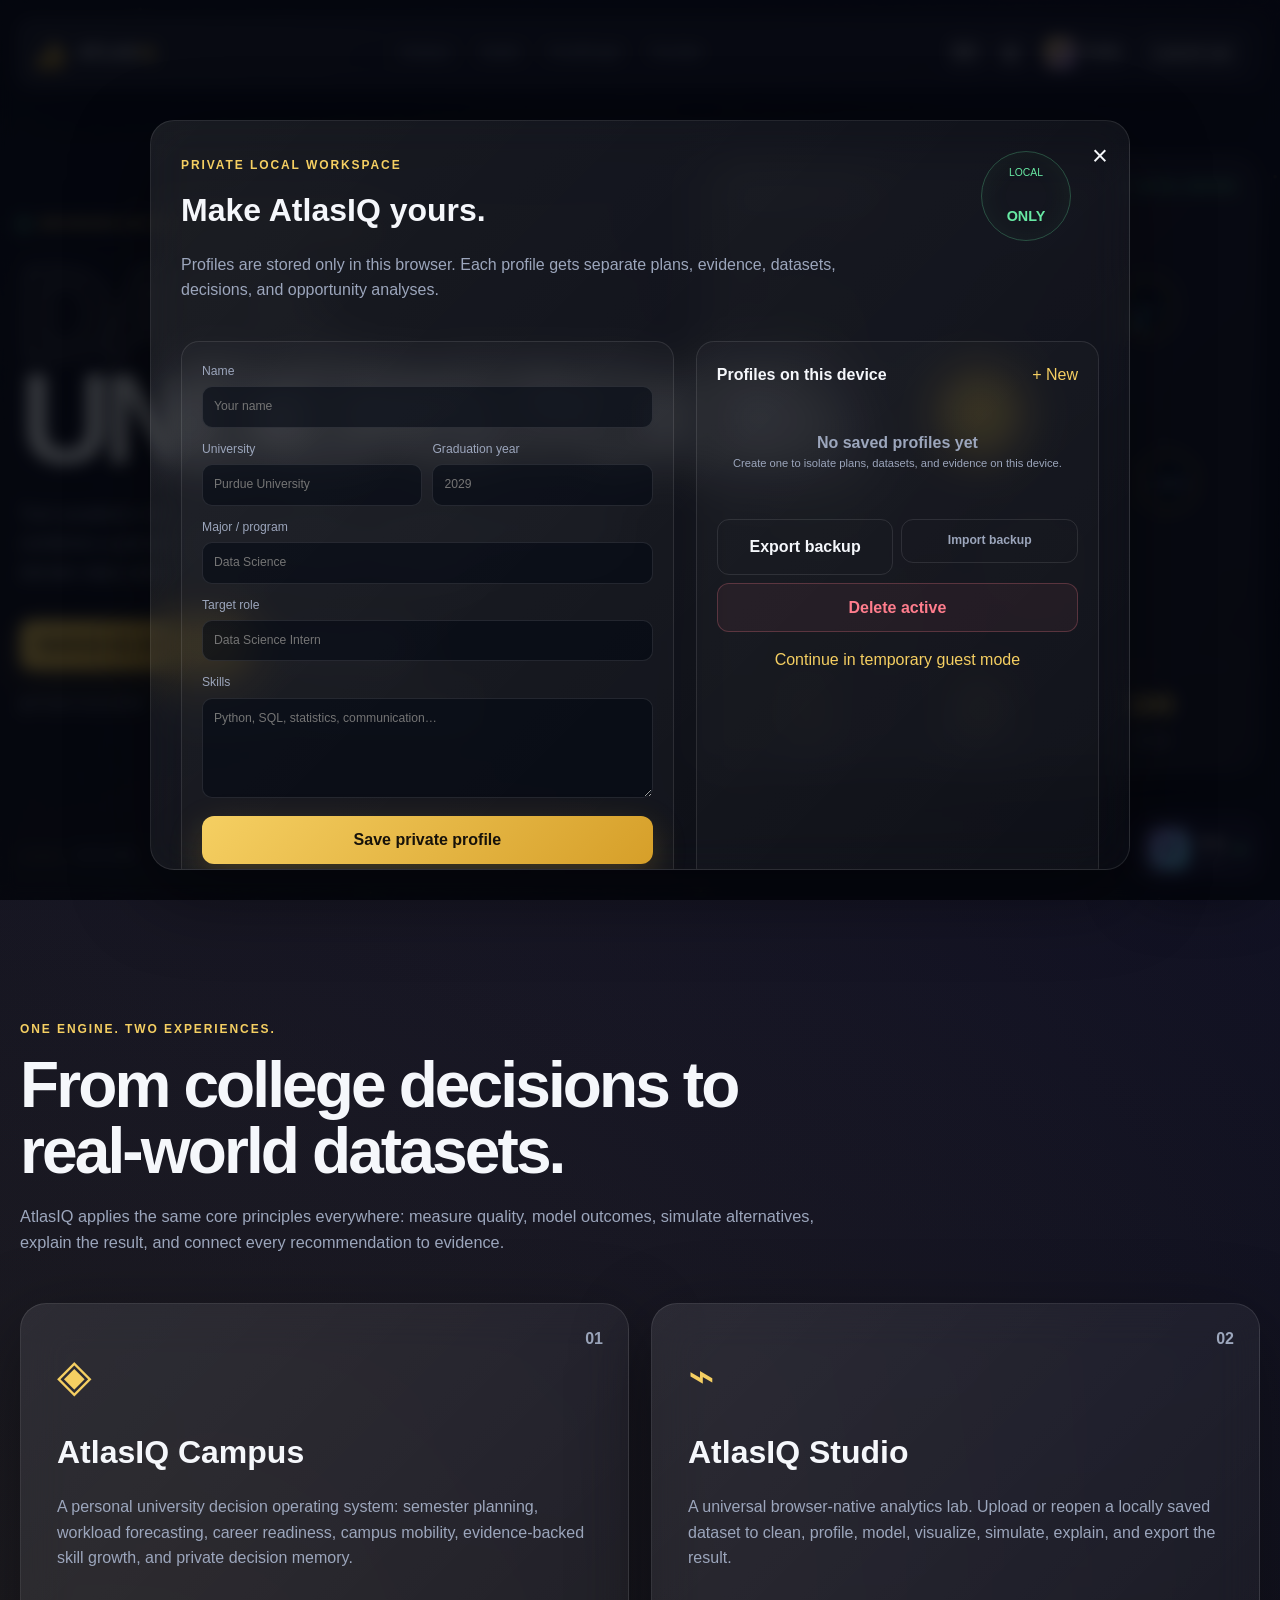
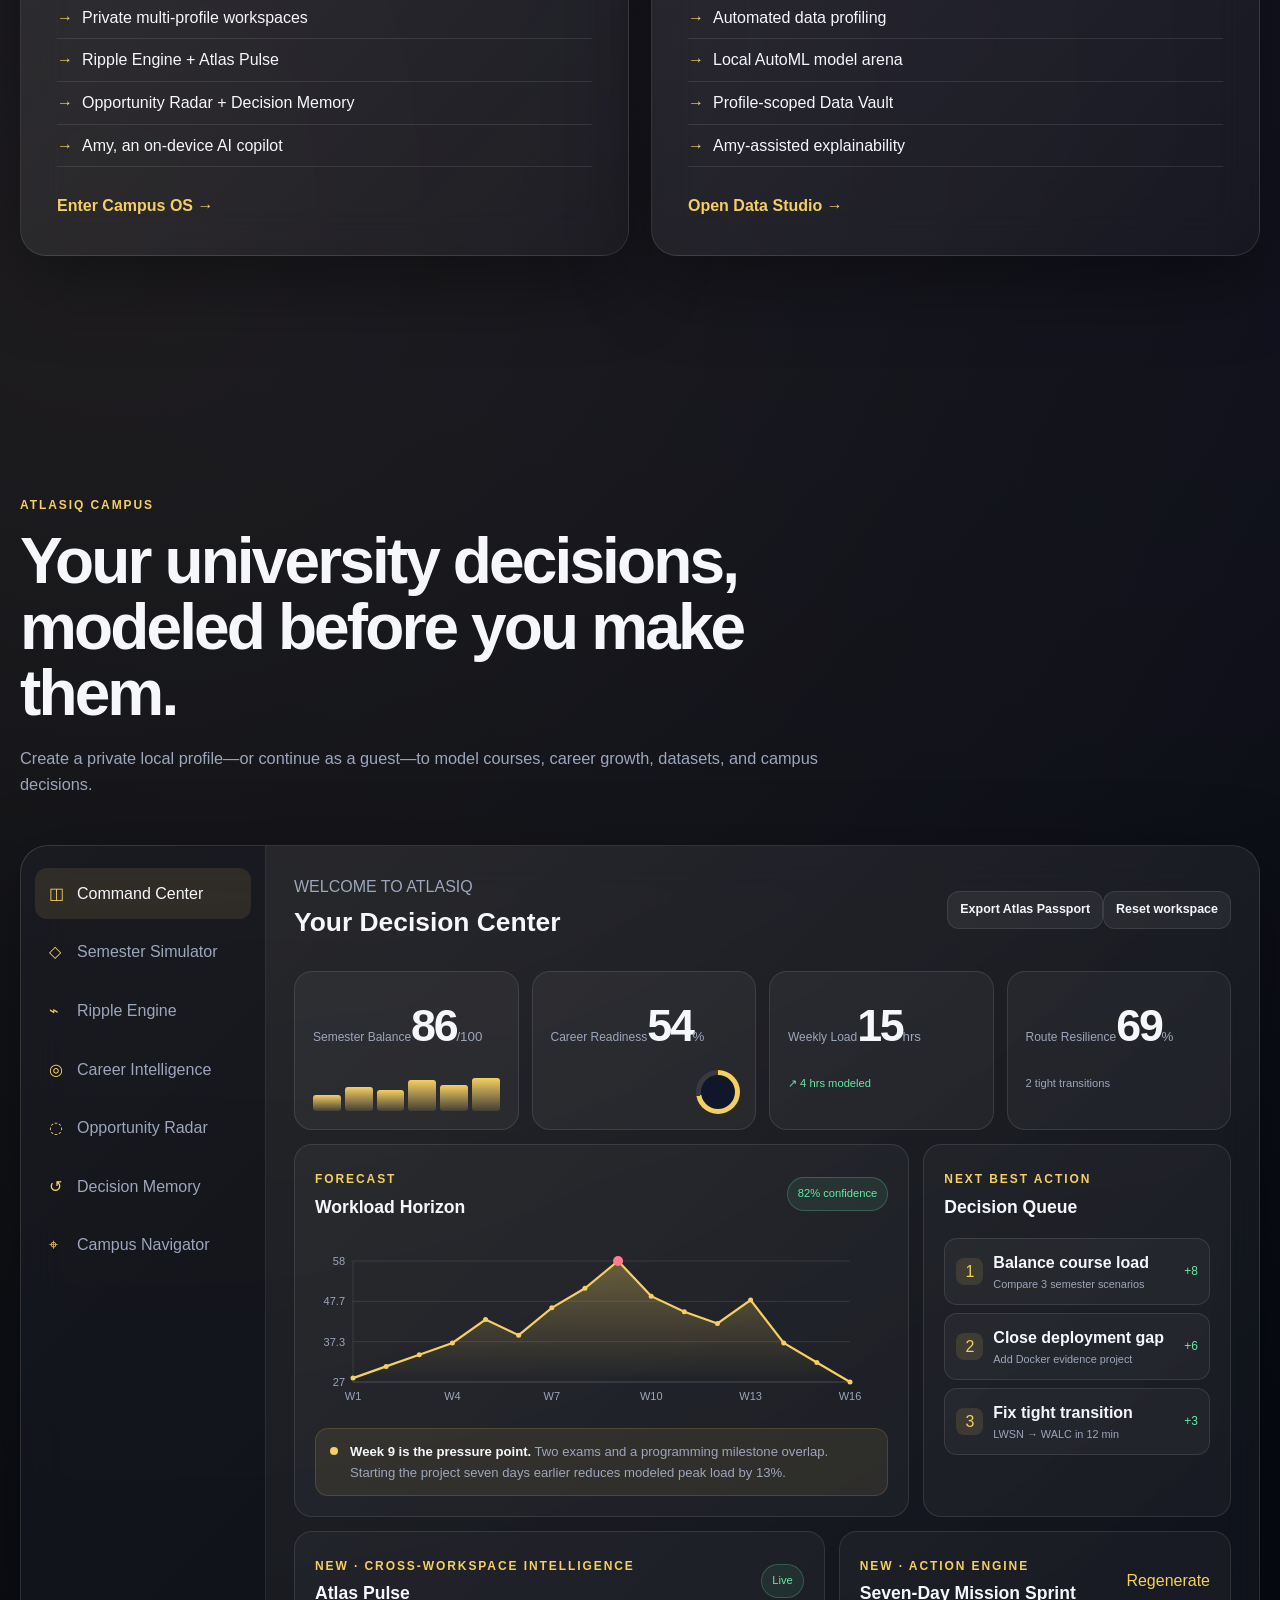
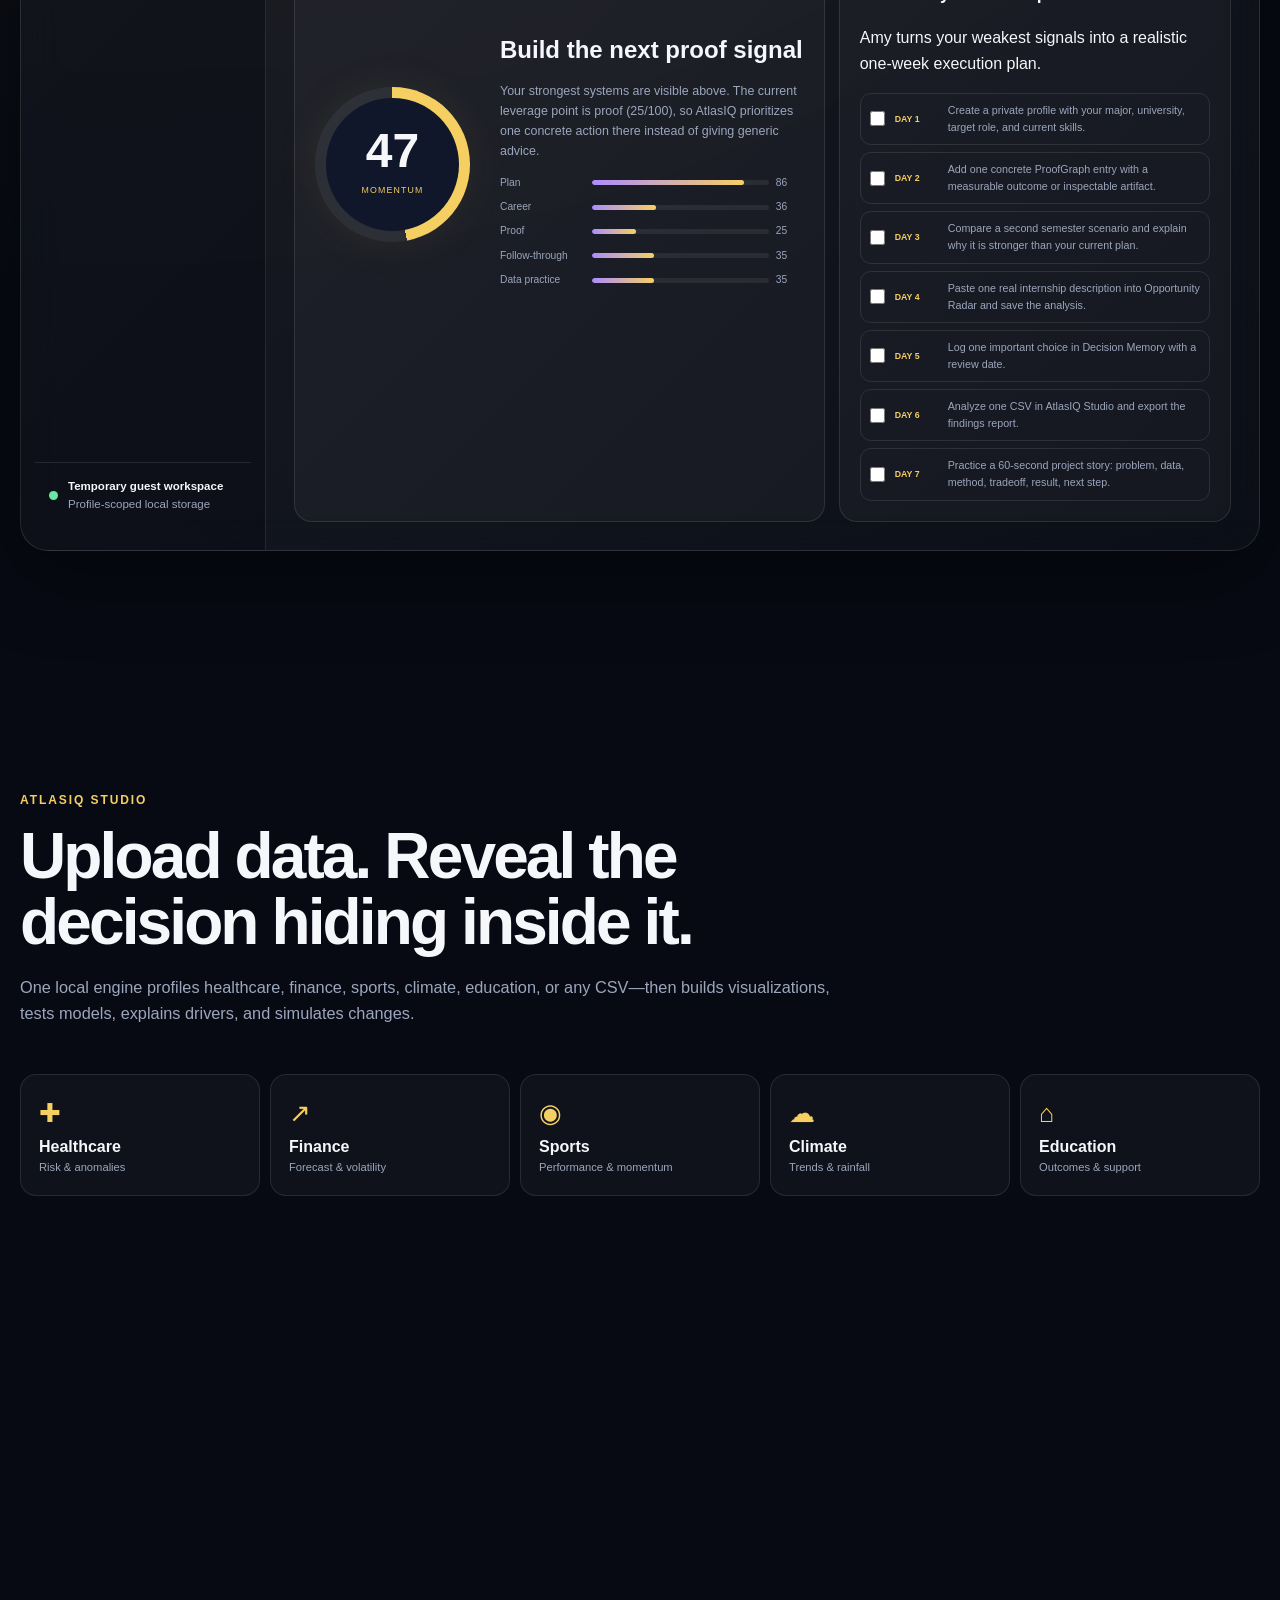
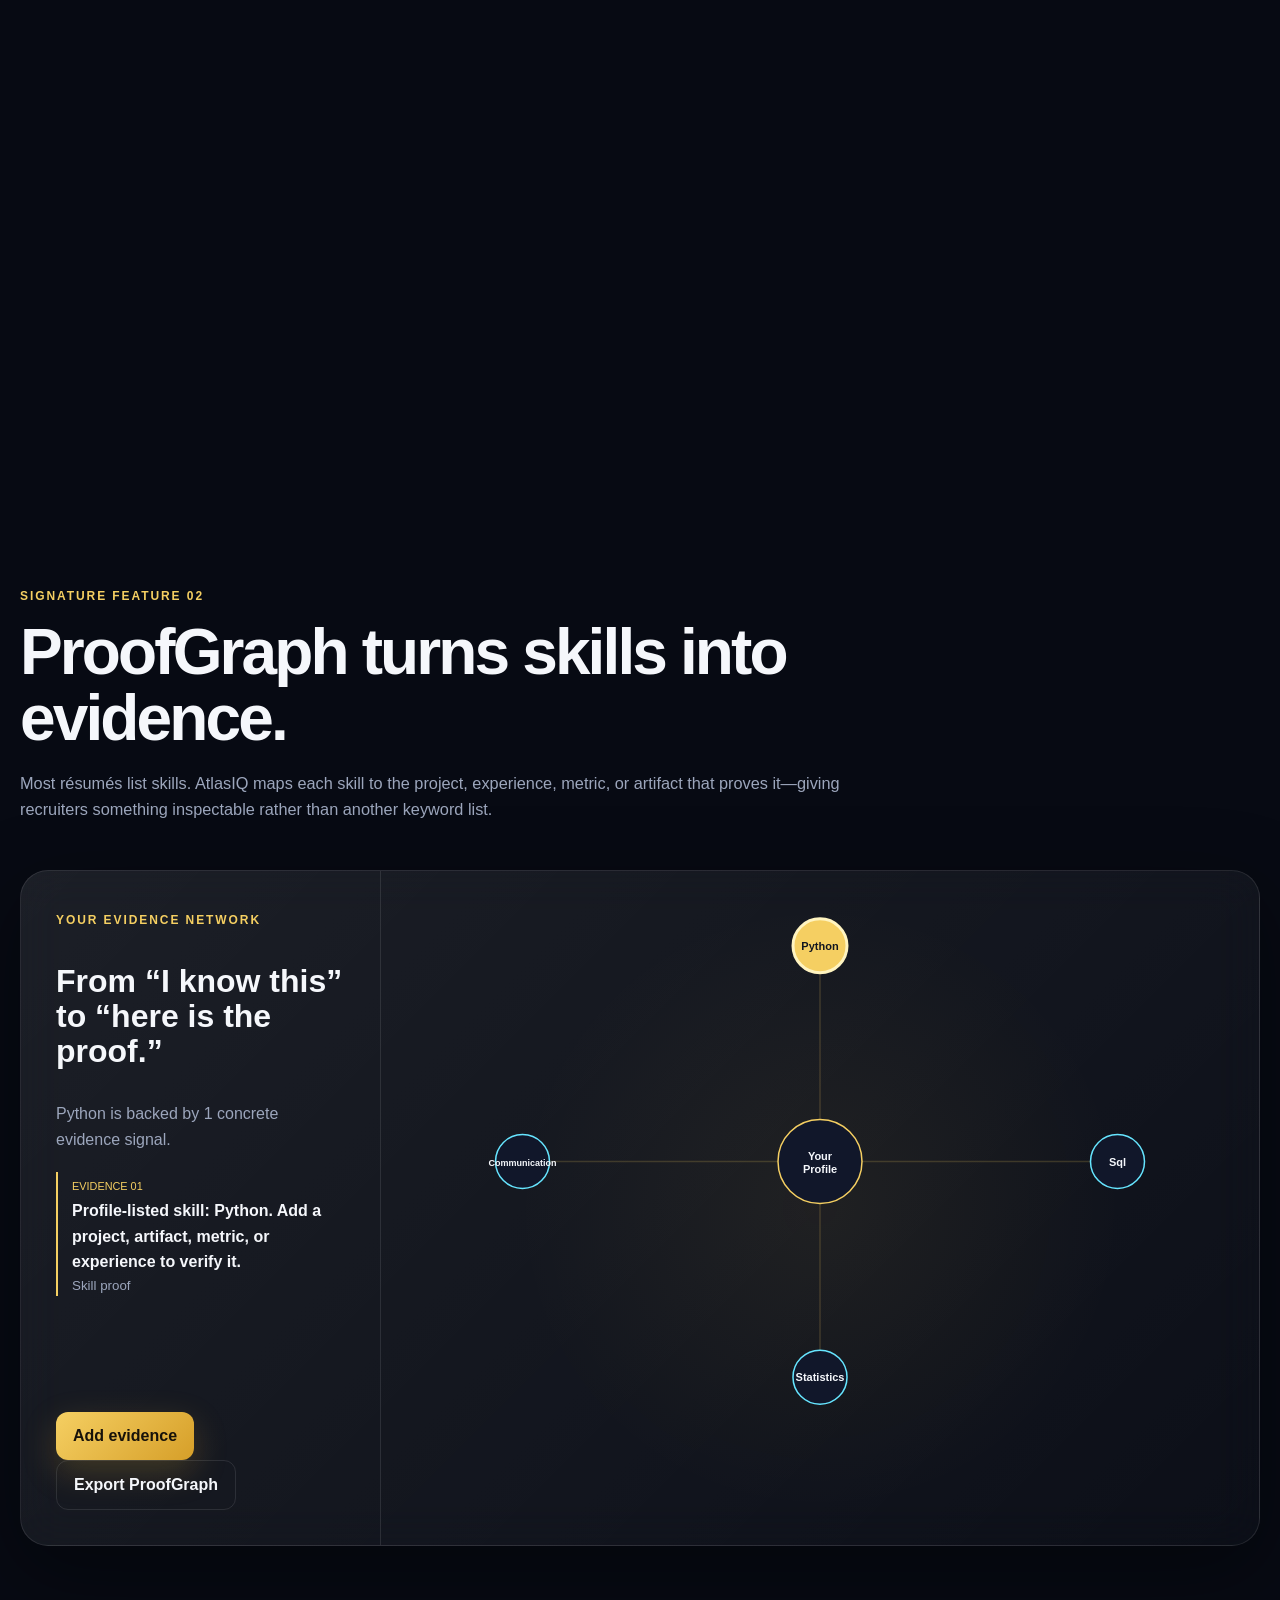
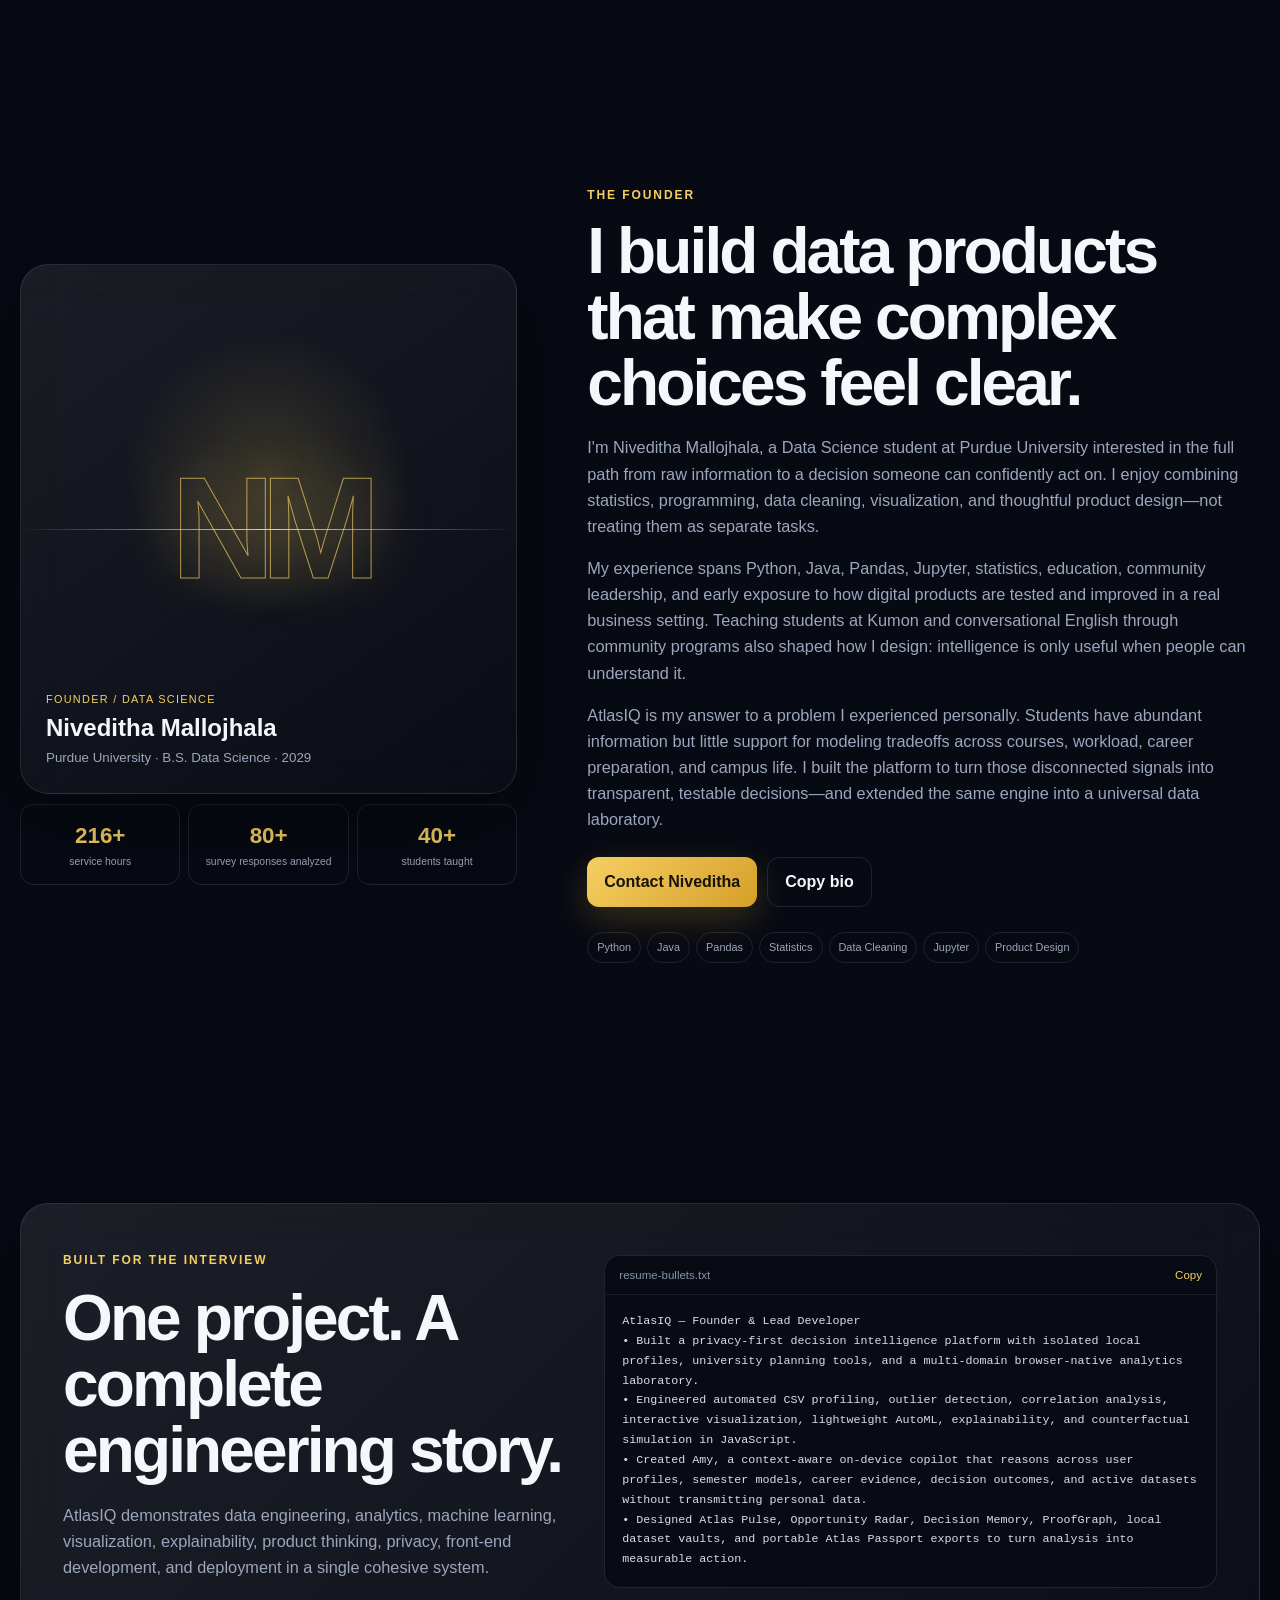
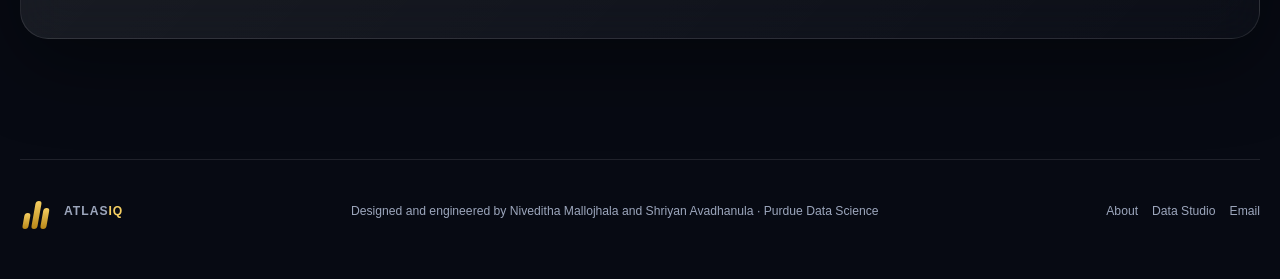
==== commit 61d1fc07: "Update index.html" ====
--- a/index.html
+++ b/index.html
@@ -433,7 +433,7 @@
 
   <footer>
     <a class="brand" href="#home"><span class="brand-mark"><i></i><i></i><i></i></span><span>ATLAS<span>IQ</span></span></a>
-    <p>Designed and engineered by Niveditha Mallojhala · Purdue Data Science</p>
+    <p>Designed and engineered by Niveditha Mallojhala and Shriyan Avadhanula · Purdue Data Science</p>
     <div><a href="#about">About</a><a href="#studio">Data Studio</a><a href="mailto:niveditha.mallojhala@gmail.com">Email</a></div>
   </footer>
 
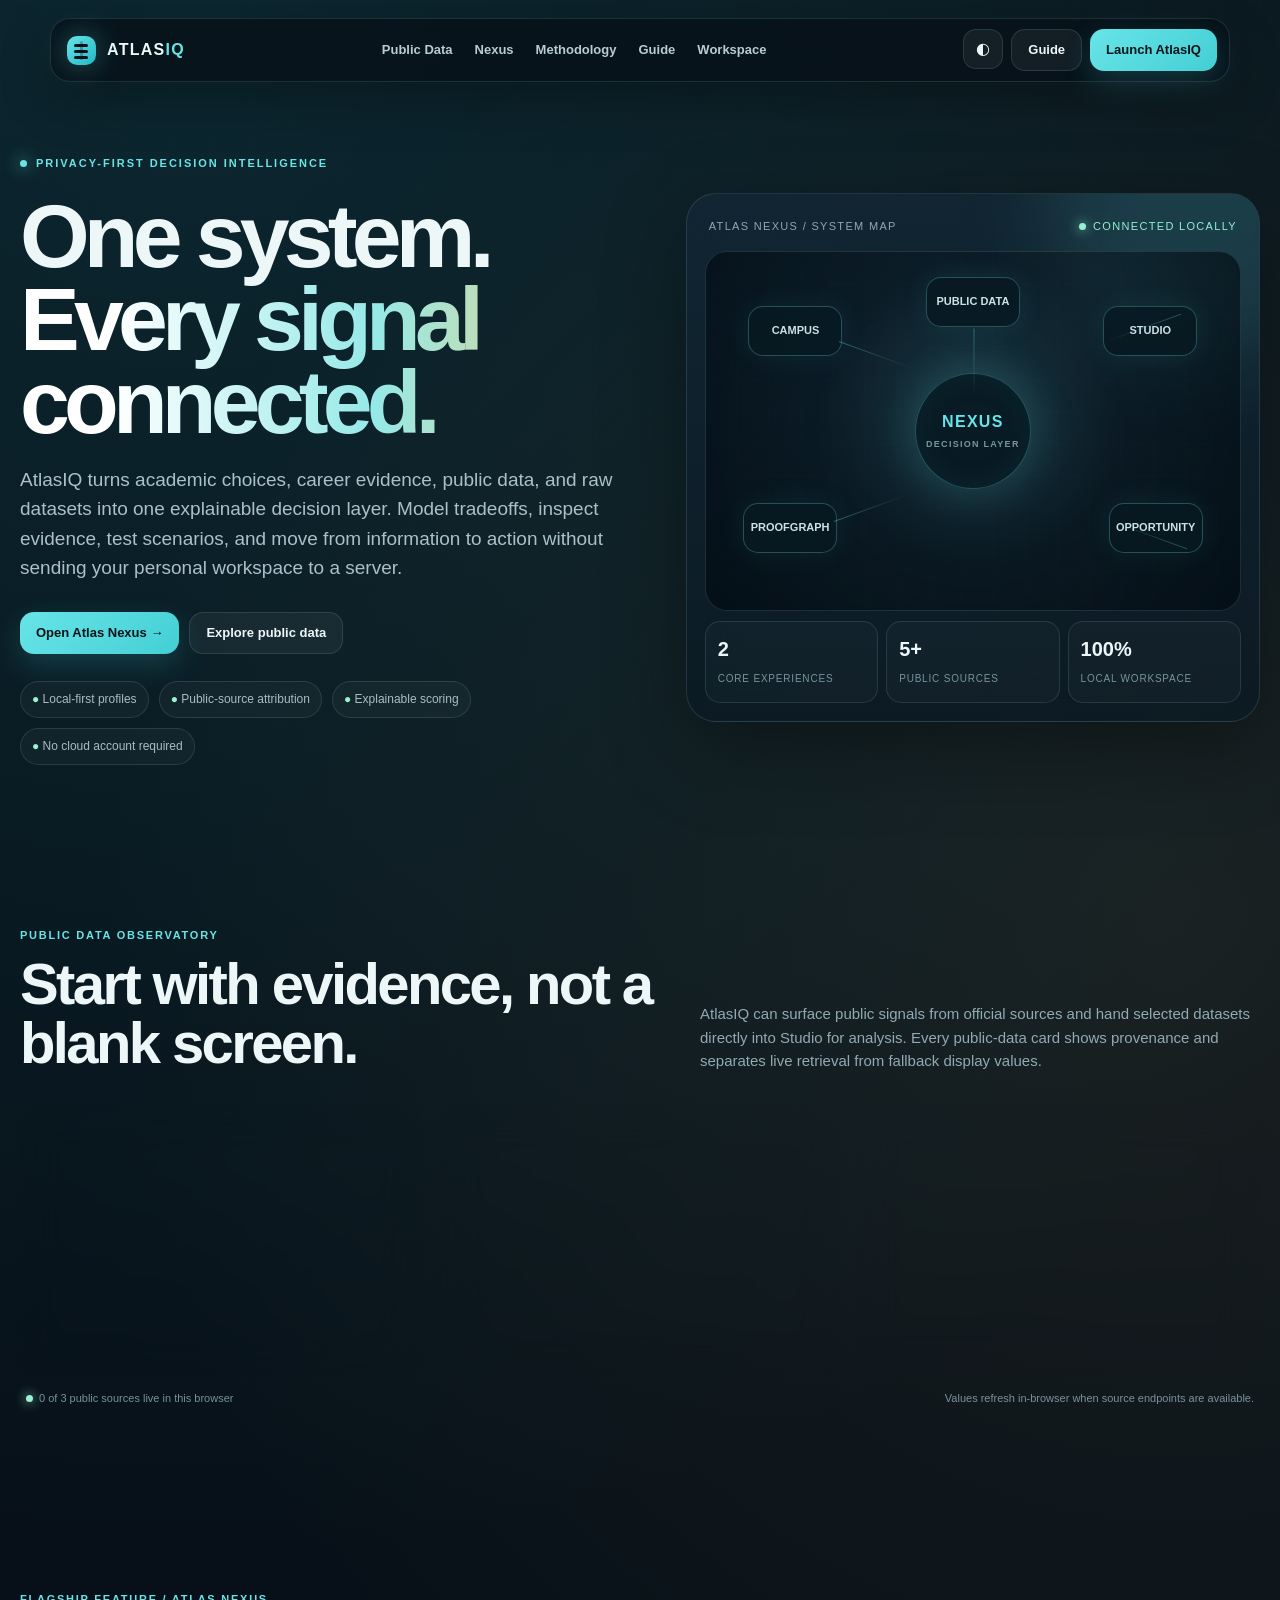
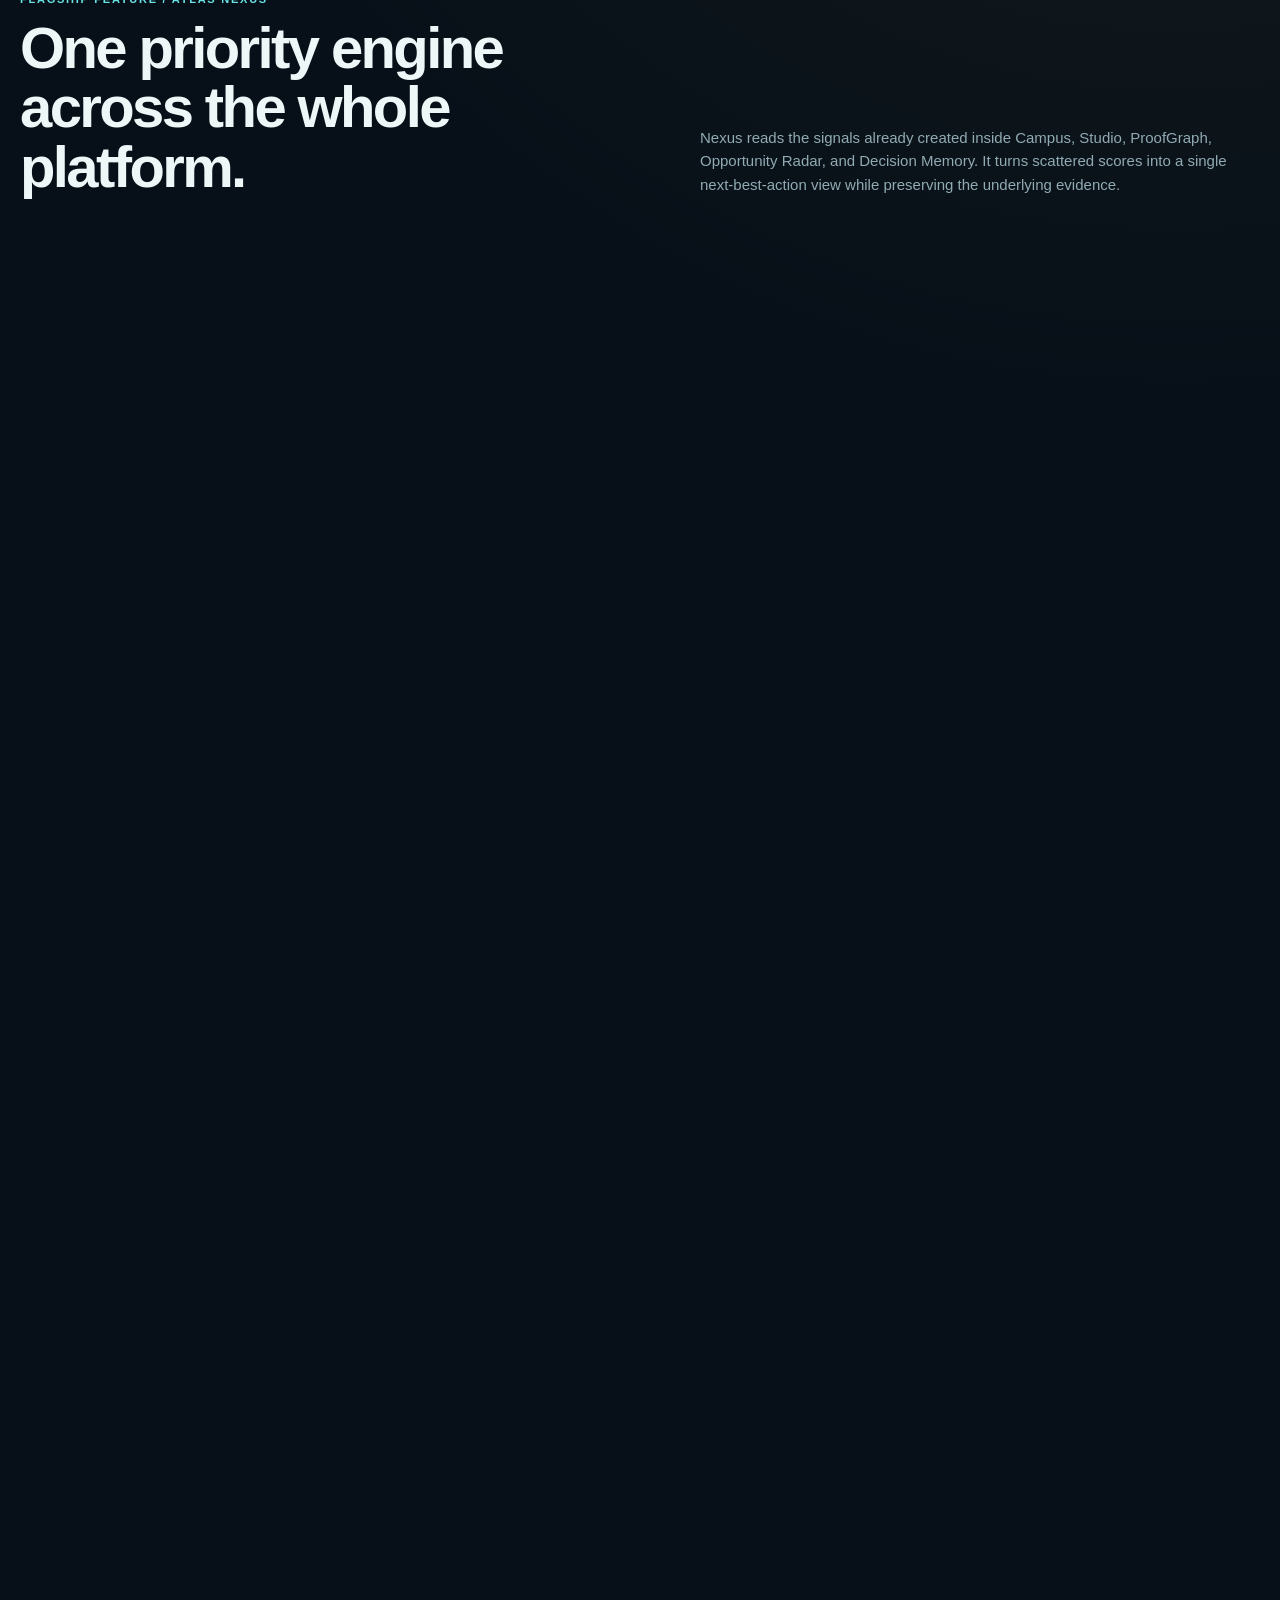
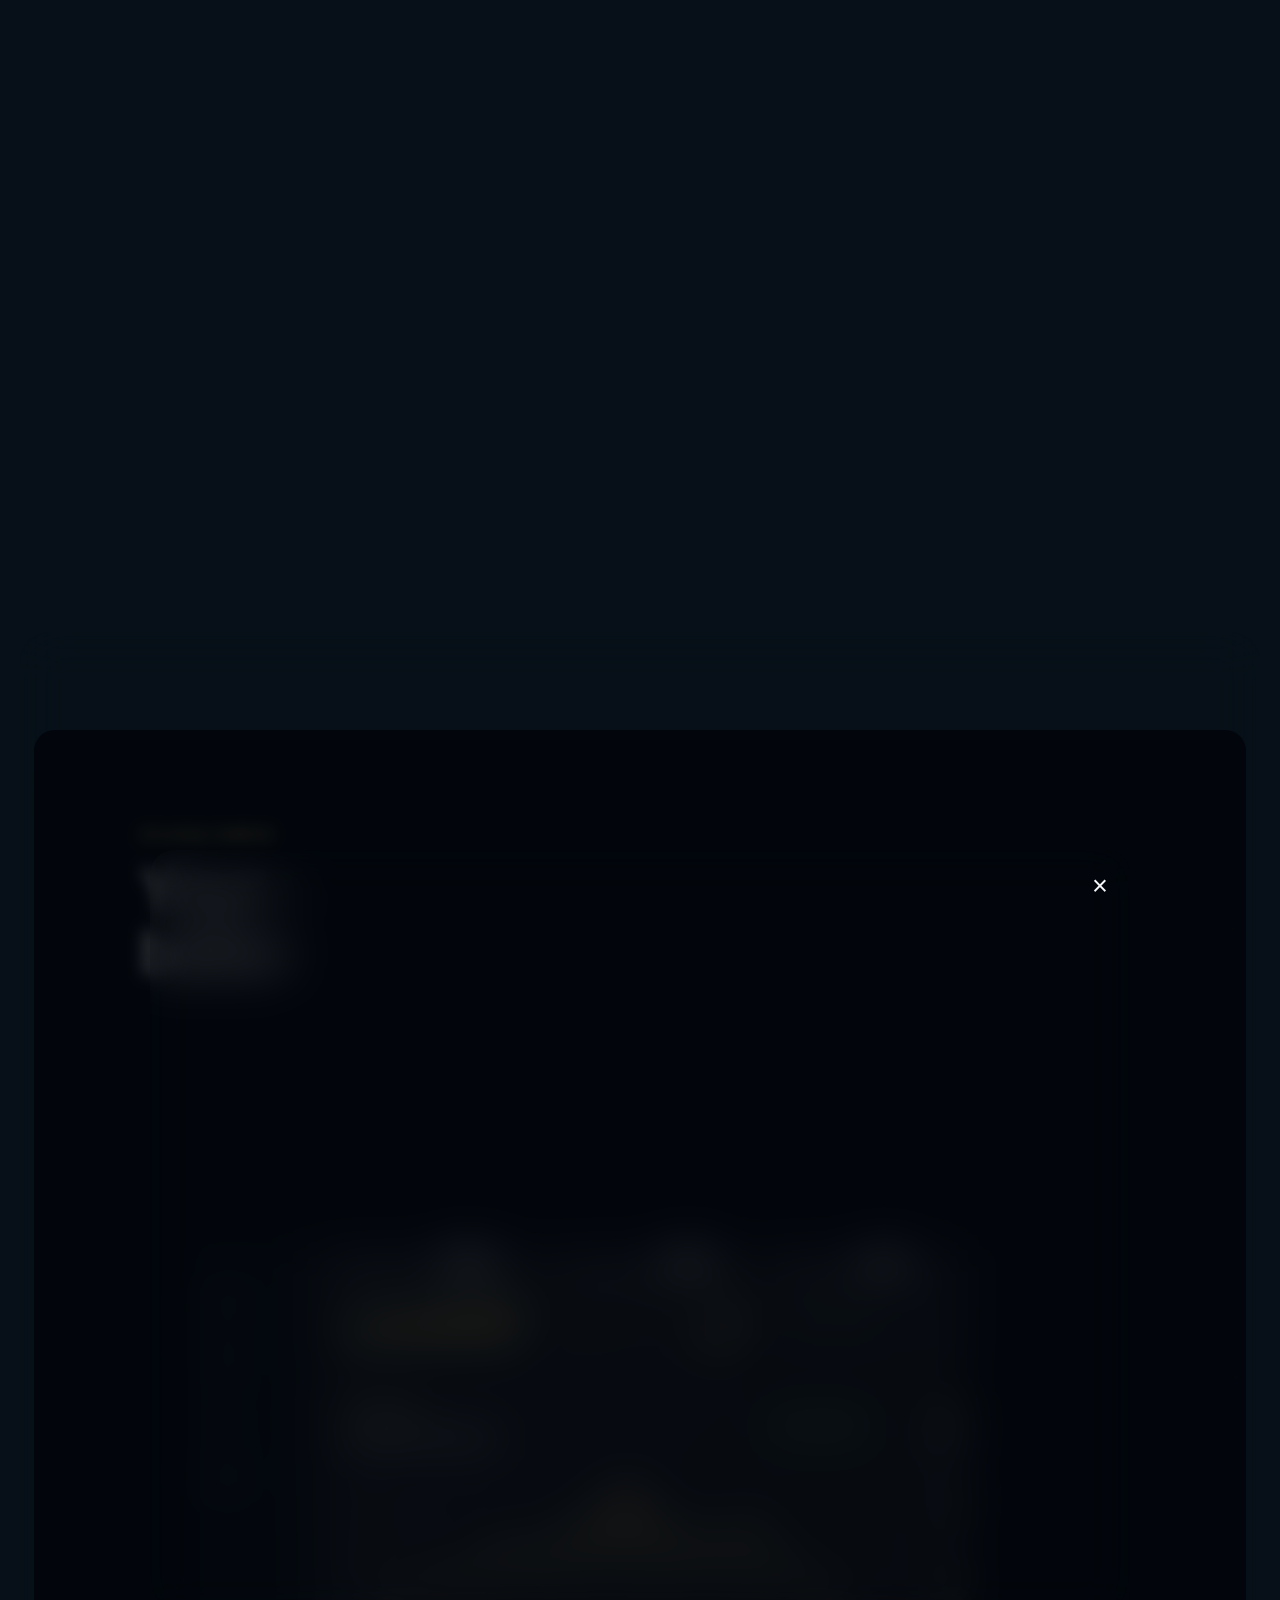
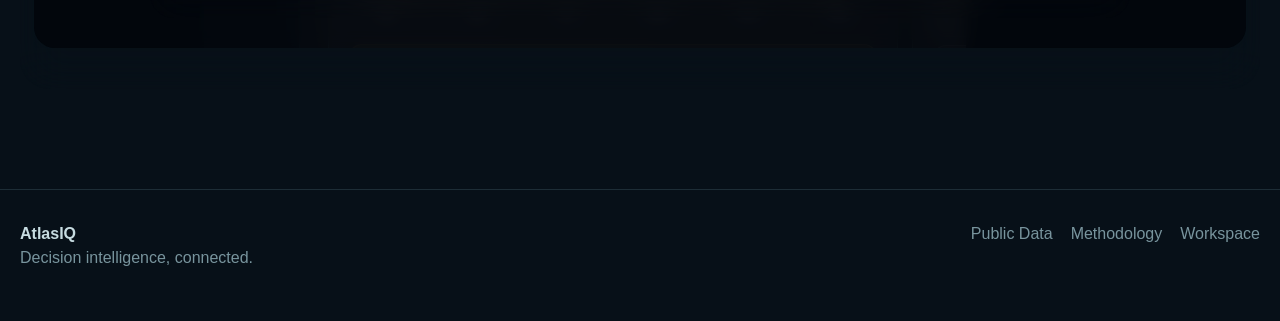
==== commit 4d04622a: "Add files via upload" ====
--- a/index.html
+++ b/index.html
@@ -2,483 +2,292 @@
 <html lang="en">
 <head>
   <meta charset="utf-8" />
-  <meta name="viewport" content="width=device-width,initial-scale=1" />
-  <meta name="description" content="AtlasIQ is a privacy-first decision intelligence platform for students and a browser-native multi-domain data science laboratory." />
-  <meta name="theme-color" content="#080b16" />
-  <title>AtlasIQ — Data, Understood.</title>
+  <meta name="viewport" content="width=device-width, initial-scale=1" />
+  <meta name="description" content="AtlasIQ is a privacy-first decision intelligence platform that connects university planning, public data, evidence, career readiness, and browser-native analytics." />
+  <meta name="theme-color" content="#071018" />
+  <title>AtlasIQ — Decision Intelligence, Connected.</title>
+  <link rel="icon" href="favicon.svg" type="image/svg+xml" />
   <link rel="manifest" href="manifest.webmanifest" />
-  <link rel="icon" href="assets/favicon.svg" type="image/svg+xml" />
-  <link rel="stylesheet" href="styles.css" />
+  <link rel="stylesheet" href="atlas-shell.css" />
 </head>
 <body>
-  <canvas id="particleCanvas" aria-hidden="true"></canvas>
-  <div class="noise" aria-hidden="true"></div>
-
-  <header class="topbar glass">
+  <header class="topbar" aria-label="AtlasIQ navigation">
     <a class="brand" href="#home" aria-label="AtlasIQ home">
-      <span class="brand-mark" aria-hidden="true"><i></i><i></i><i></i></span>
-      <span>ATLAS<span>IQ</span></span>
+      <span class="brand-mark" aria-hidden="true"></span>
+      <span>ATLAS<em>IQ</em></span>
     </a>
-    <nav id="mainNav" aria-label="Primary navigation">
-      <a href="#campus">Campus</a>
-      <a href="#studio">Studio</a>
-      <a href="#proofgraph">ProofGraph</a>
-      <a href="#about">Founder</a>
+    <nav class="topnav" aria-label="Primary">
+      <a href="#public-data">Public Data</a>
+      <a href="#nexus">Nexus</a>
+      <a href="#methodology">Methodology</a>
+      <a href="#guide">Guide</a>
+      <a href="#workspace">Workspace</a>
     </nav>
-    <div class="top-actions">
-      <button id="commandBtn" class="icon-btn" aria-label="Open command palette" title="Command palette (⌘/Ctrl + K)">⌘K</button>
-      <button id="themeBtn" class="icon-btn" aria-label="Toggle color mode" title="Toggle color mode">◐</button>
-      <button id="profileBtn" class="profile-btn" aria-label="Open local profile" title="Local profile"><span id="profileAvatar">?</span><b id="profileButtonName">Profile</b></button>
-      <a class="button small" href="#studio">Launch Lab</a>
+    <div class="nav-actions">
+      <button class="icon-btn" id="themeToggle" aria-label="Toggle theme" title="Toggle theme">◐</button>
+      <button class="pill-btn" id="guideButton">Guide</button>
+      <a class="primary-btn" href="#workspace">Launch AtlasIQ</a>
     </div>
   </header>
 
   <main>
-    <section id="home" class="hero section">
-      <div class="hero-copy reveal">
-        <div class="eyebrow"><span class="pulse-dot"></span> BROWSER-NATIVE DECISION INTELLIGENCE</div>
-        <h1><span>DATA.</span><br />UNDERSTOOD.</h1>
-        <p class="hero-sub">Turn academic choices and raw datasets into explainable decisions. AtlasIQ combines a personalized university decision operating system with a multi-domain data science laboratory—entirely in your browser.</p>
+    <section id="home" class="shell hero">
+      <div class="reveal">
+        <div class="eyebrow"><i></i> PRIVACY-FIRST DECISION INTELLIGENCE</div>
+        <h1>One system.<span>Every signal connected.</span></h1>
+        <p>AtlasIQ turns academic choices, career evidence, public data, and raw datasets into one explainable decision layer. Model tradeoffs, inspect evidence, test scenarios, and move from information to action without sending your personal workspace to a server.</p>
         <div class="hero-actions">
-          <a class="button primary" href="#campus">Optimize my semester <span>→</span></a>
-          <a class="button ghost" href="#studio">Analyze a dataset</a>
-        </div>
-        <div class="trust-row">
-          <span>◆ Private local profiles</span>
-          <span>◆ Explainable outputs</span>
-          <span>◆ No server account required</span>
-        </div>
-      </div>
-
-      <div class="hero-visual reveal" aria-label="Animated AtlasIQ decision network">
-        <div class="orbital-card glass tilt-card">
-          <div class="orbital-header">
-            <span>LIVE DECISION GRAPH</span>
-            <span class="live"><i></i> LOCAL ENGINE</span>
-          </div>
-          <svg class="network-svg" viewBox="0 0 600 460" role="img" aria-label="Connected data and decision nodes">
-            <defs>
-              <radialGradient id="nodeGlow"><stop offset="0" stop-color="#f8d56b"/><stop offset="1" stop-color="#b98c18"/></radialGradient>
-              <filter id="glow"><feGaussianBlur stdDeviation="5" result="blur"/><feMerge><feMergeNode in="blur"/><feMergeNode in="SourceGraphic"/></feMerge></filter>
-            </defs>
-            <g class="edges">
-              <path d="M300 215 L108 105"/><path d="M300 215 L494 92"/><path d="M300 215 L520 295"/><path d="M300 215 L365 392"/><path d="M300 215 L115 342"/>
-              <path d="M108 105 L494 92"/><path d="M494 92 L520 295"/><path d="M520 295 L365 392"/><path d="M365 392 L115 342"/><path d="M115 342 L108 105"/>
-            </g>
-            <g class="node n-center" transform="translate(300 215)"><circle r="46"/><text y="5">ATLAS</text></g>
-            <g class="node" transform="translate(108 105)"><circle r="31"/><text y="5">COURSES</text></g>
-            <g class="node" transform="translate(494 92)"><circle r="31"/><text y="5">SKILLS</text></g>
-            <g class="node" transform="translate(520 295)"><circle r="31"/><text y="5">CAREER</text></g>
-            <g class="node" transform="translate(365 392)"><circle r="31"/><text y="5">DATA</text></g>
-            <g class="node" transform="translate(115 342)"><circle r="31"/><text y="5">CAMPUS</text></g>
-            <circle class="packet p1" r="4"><animateMotion dur="4s" repeatCount="indefinite" path="M300 215 L108 105"/></circle>
-            <circle class="packet p2" r="4"><animateMotion dur="5s" repeatCount="indefinite" path="M300 215 L520 295"/></circle>
-            <circle class="packet p3" r="4"><animateMotion dur="6s" repeatCount="indefinite" path="M365 392 L494 92"/></circle>
-          </svg>
-          <div class="mini-metrics">
-            <div><strong data-counter="5">0</strong><span>domains</span></div>
-            <div><strong data-counter="30">0</strong><span>decision tools</span></div>
-            <div><strong data-counter="100">0</strong><span>% local</span></div>
-          </div>
-        </div>
-      </div>
-
-      <a class="scroll-cue" href="#platform" aria-label="Scroll to platform overview"><span></span>EXPLORE</a>
-    </section>
-
-    <section id="platform" class="section platform-section">
-      <div class="section-heading reveal">
-        <div class="eyebrow">ONE ENGINE. TWO EXPERIENCES.</div>
-        <h2>From college decisions to real-world datasets.</h2>
-        <p>AtlasIQ applies the same core principles everywhere: measure quality, model outcomes, simulate alternatives, explain the result, and connect every recommendation to evidence.</p>
-      </div>
-      <div class="dual-grid">
-        <article class="experience-card glass reveal">
-          <div class="card-index">01</div>
-          <div class="experience-icon">◈</div>
-          <h3>AtlasIQ Campus</h3>
-          <p>A personal university decision operating system: semester planning, workload forecasting, career readiness, campus mobility, evidence-backed skill growth, and private decision memory.</p>
-          <ul class="feature-list"><li>Private multi-profile workspaces</li><li>Ripple Engine + Atlas Pulse</li><li>Opportunity Radar + Decision Memory</li><li>Amy, an on-device AI copilot</li></ul>
-          <a href="#campus">Enter Campus OS →</a>
-        </article>
-        <article class="experience-card glass reveal">
-          <div class="card-index">02</div>
-          <div class="experience-icon">⌁</div>
-          <h3>AtlasIQ Studio</h3>
-          <p>A universal browser-native analytics lab. Upload or reopen a locally saved dataset to clean, profile, model, visualize, simulate, explain, and export the result.</p>
-          <ul class="feature-list"><li>Automated data profiling</li><li>Local AutoML model arena</li><li>Profile-scoped Data Vault</li><li>Amy-assisted explainability</li></ul>
-          <a href="#studio">Open Data Studio →</a>
-        </article>
-      </div>
-    </section>
-
-    <section id="campus" class="section workspace-section">
-      <div class="section-heading reveal">
-        <div class="eyebrow">ATLASIQ CAMPUS</div>
-        <h2 id="campusHeadline">Your university decisions, modeled before you make them.</h2>
-        <p id="campusSubhead">Create a private profile, build a semester, test tradeoffs, identify bottlenecks, and translate your experience into career proof. Purdue students also get a dedicated campus pack.</p>
-      </div>
-
-      <div class="workspace glass reveal">
-        <aside class="workspace-nav" aria-label="Campus tools">
-          <button class="workspace-tab active" data-campus-tab="overview"><span>◫</span> Command Center</button>
-          <button class="workspace-tab" data-campus-tab="semester"><span>◇</span> Semester Simulator</button>
-          <button class="workspace-tab" data-campus-tab="ripple"><span>⌁</span> Ripple Engine</button>
-          <button class="workspace-tab" data-campus-tab="career"><span>◎</span> Career Intelligence</button>
-          <button class="workspace-tab" data-campus-tab="opportunity"><span>◌</span> Opportunity Radar</button>
-          <button class="workspace-tab" data-campus-tab="journal"><span>↺</span> Decision Memory</button>
-          <button class="workspace-tab" data-campus-tab="navigator"><span>⌖</span> Campus Navigator</button>
-          <div class="workspace-status"><i></i><div><b id="workspaceProfileLabel">Private workspace</b><span>Profile-scoped local storage</span></div></div>
-        </aside>
-
-        <div class="workspace-main">
-          <section class="campus-panel active" id="campus-overview">
-            <div class="panel-topline"><div><span class="muted" id="welcomeLine">Welcome</span><h3 id="decisionCenterTitle">Your Decision Center</h3></div><div class="panel-actions"><button class="button tiny" id="passportBtn">Export Atlas Passport</button><button class="button tiny" id="resetDemo">Reset workspace</button></div></div>
-            <div class="metric-grid">
-              <article class="metric-card draggable" draggable="true"><span>Semester Balance</span><strong id="metricBalance">86</strong><small>/100</small><div class="spark"><i style="--h:44%"></i><i style="--h:65%"></i><i style="--h:58%"></i><i style="--h:84%"></i><i style="--h:72%"></i><i style="--h:91%"></i></div></article>
-              <article class="metric-card draggable" draggable="true"><span>Career Readiness</span><strong id="metricCareer">72</strong><small>%</small><div class="ring-mini" style="--p:72"><b></b></div></article>
-              <article class="metric-card draggable" draggable="true"><span>Weekly Load</span><strong id="metricHours">41</strong><small>hrs</small><div class="trend up">↗ 4 hrs modeled</div></article>
-              <article class="metric-card draggable" draggable="true"><span>Route Resilience</span><strong id="metricRoute">93</strong><small>%</small><div class="trend">2 tight transitions</div></article>
-            </div>
-            <div class="overview-grid">
-              <article class="panel-card wide">
-                <div class="card-head"><div><span class="kicker">FORECAST</span><h4>Workload Horizon</h4></div><span class="confidence">82% confidence</span></div>
-                <canvas id="workloadChart" width="900" height="310" aria-label="Projected weekly workload chart"></canvas>
-                <div class="insight-strip"><span class="alert-dot"></span><p><b>Week 9 is the pressure point.</b> Two exams and a programming milestone overlap. Starting the project seven days earlier reduces modeled peak load by 13%.</p></div>
-              </article>
-              <article class="panel-card">
-                <div class="card-head"><div><span class="kicker">NEXT BEST ACTION</span><h4>Decision Queue</h4></div></div>
-                <div class="decision-list" id="decisionQueue">
-                  <button data-jump="semester"><i>1</i><span><b>Balance course load</b><small>Compare 3 semester scenarios</small></span><em>+8</em></button>
-                  <button data-jump="career"><i>2</i><span><b>Close deployment gap</b><small>Add Docker evidence project</small></span><em>+6</em></button>
-                  <button data-jump="navigator"><i>3</i><span><b>Fix tight transition</b><small>LWSN → WALC in 12 min</small></span><em>+3</em></button>
-                </div>
-              </article>
-            </div>
-          </section>
-
-          <section class="campus-panel" id="campus-semester">
-            <div class="panel-topline"><div><span class="muted">MODEL A SEMESTER</span><h3>Semester Simulator</h3></div><span class="engine-chip">Explainable scoring v1.0</span></div>
-            <div class="sim-layout">
-              <div class="control-card">
-                <label>Course catalog<select id="courseSelect"></select></label>
-                <button id="addCourseBtn" class="button primary full">Add course</button><button id="customCourseBtn" class="button ghost full">Create custom course</button>
-                <div class="selected-courses" id="selectedCourses"></div>
-                <div class="slider-stack">
-                  <label><span>Paid work / week <b id="workHoursOut">8h</b></span><input id="workHours" type="range" min="0" max="30" value="8" /></label>
-                  <label><span>Clubs / week <b id="clubHoursOut">5h</b></span><input id="clubHours" type="range" min="0" max="20" value="5" /></label>
-                  <label><span>Sleep / night <b id="sleepHoursOut">7.5h</b></span><input id="sleepHours" type="range" min="5" max="10" step="0.5" value="7.5" /></label>
-                  <label><span>Commute / day <b id="commuteOut">28m</b></span><input id="commute" type="range" min="5" max="90" value="28" /></label>
-                </div>
+          <a class="primary-btn" href="#nexus">Open Atlas Nexus →</a>
+          <a class="ghost-btn" href="#public-data">Explore public data</a>
+        </div>
+        <div class="hero-trust">
+          <span><b>●</b> Local-first profiles</span>
+          <span><b>●</b> Public-source attribution</span>
+          <span><b>●</b> Explainable scoring</span>
+          <span><b>●</b> No cloud account required</span>
+        </div>
+      </div>
+
+      <div class="hero-console glass reveal" aria-label="Atlas Nexus overview">
+        <div class="console-top">
+          <span>ATLAS NEXUS / SYSTEM MAP</span>
+          <span class="live-badge"><i></i> CONNECTED LOCALLY</span>
+        </div>
+        <div class="nexus-orbit">
+          <div class="orbit-core"><div>NEXUS<small>DECISION LAYER</small></div></div>
+          <div class="orbit-node n1">CAMPUS</div>
+          <div class="orbit-node n2">STUDIO</div>
+          <div class="orbit-node n3">PROOFGRAPH</div>
+          <div class="orbit-node n4">OPPORTUNITY</div>
+          <div class="orbit-node n5">PUBLIC DATA</div>
+        </div>
+        <div class="console-metrics">
+          <div><strong>2</strong><span>Core experiences</span></div>
+          <div><strong>5+</strong><span>Public sources</span></div>
+          <div><strong>100%</strong><span>Local workspace</span></div>
+        </div>
+      </div>
+    </section>
+
+    <section id="public-data" class="shell section public-strip">
+      <div class="section-head reveal">
+        <div>
+          <div class="section-kicker">PUBLIC DATA OBSERVATORY</div>
+          <h2>Start with evidence, not a blank screen.</h2>
+        </div>
+        <p>AtlasIQ can surface public signals from official sources and hand selected datasets directly into Studio for analysis. Every public-data card shows provenance and separates live retrieval from fallback display values.</p>
+      </div>
+      <div class="public-grid">
+        <article class="data-card glass reveal" data-public-card="gdp">
+          <div class="source-line"><b>WORLD BANK</b><span id="gdpFreshness">Connecting…</span></div>
+          <div class="signal-value" id="gdpValue">—</div>
+          <div class="signal-label">U.S. GDP per capita</div>
+          <div class="signal-meta">
+            <small id="gdpMeta">Official World Development Indicators API.</small>
+            <div class="data-actions">
+              <button class="mini-btn" data-load-public="gdp">Open in Studio</button>
+              <a class="mini-btn" href="https://data.worldbank.org/indicator/NY.GDP.PCAP.CD" target="_blank" rel="noopener">Source ↗</a>
+            </div>
+          </div>
+        </article>
+
+        <article class="data-card glass reveal" data-public-card="quake">
+          <div class="source-line"><b>USGS</b><span id="quakeFreshness">Connecting…</span></div>
+          <div class="signal-value" id="quakeValue">—</div>
+          <div class="signal-label">M2.5+ earthquakes in the past day</div>
+          <div class="signal-meta">
+            <small id="quakeMeta">USGS real-time GeoJSON summary feed.</small>
+            <div class="data-actions">
+              <button class="mini-btn" data-load-public="quake">Open in Studio</button>
+              <a class="mini-btn" href="https://earthquake.usgs.gov/earthquakes/feed/" target="_blank" rel="noopener">Source ↗</a>
+            </div>
+          </div>
+        </article>
+
+        <article class="data-card glass reveal" data-public-card="labor">
+          <div class="source-line"><b>U.S. BLS</b><span id="laborFreshness">Connecting…</span></div>
+          <div class="signal-value" id="laborValue">—</div>
+          <div class="signal-label">U.S. unemployment rate</div>
+          <div class="signal-meta">
+            <small id="laborMeta">BLS Public Data API, national unemployment series.</small>
+            <div class="data-actions">
+              <button class="mini-btn" data-load-public="labor">Open in Studio</button>
+              <a class="mini-btn" href="https://www.bls.gov/developers/" target="_blank" rel="noopener">Source ↗</a>
+            </div>
+          </div>
+        </article>
+      </div>
+      <div class="public-footer reveal">
+        <span><span class="status-dot"></span><span id="publicStatus">Public-source layer ready</span></span>
+        <span>Values refresh in-browser when source endpoints are available.</span>
+      </div>
+    </section>
+
+    <section id="nexus" class="shell section">
+      <div class="section-head reveal">
+        <div>
+          <div class="section-kicker">FLAGSHIP FEATURE / ATLAS NEXUS</div>
+          <h2>One priority engine across the whole platform.</h2>
+        </div>
+        <p>Nexus reads the signals already created inside Campus, Studio, ProofGraph, Opportunity Radar, and Decision Memory. It turns scattered scores into a single next-best-action view while preserving the underlying evidence.</p>
+      </div>
+      <div class="nexus-panel glass reveal">
+        <div class="nexus-layout">
+          <div class="nexus-score">
+            <div class="score-row">
+              <div class="score-dial" id="nexusDial" style="--p:82"><div><strong id="nexusScore">82</strong><span>CONNECTED SCORE</span></div></div>
+              <div>
+                <h3 id="nexusHeadline">Your workspace is ready to connect.</h3>
+                <p id="nexusSummary">Launch the workspace, create or open a profile, then sync Nexus to combine your live AtlasIQ signals.</p>
               </div>
-              <div class="sim-results">
-                <div class="score-hero"><div class="score-ring" id="semesterRing"><div><strong id="semesterScore">86</strong><span>BALANCE</span></div></div><div><h4 id="semesterVerdict">Strong, with one pressure point</h4><p id="semesterSummary">This plan is ambitious but sustainable when project work begins early.</p><div class="score-pills"><span id="creditsPill">13 credits</span><span id="loadPill">41 hrs/week</span><span id="riskPill">Moderate risk</span></div></div></div>
-                <div class="factor-bars" id="factorBars"></div>
-                <div class="explain-box"><div><b>WHY THIS SCORE</b><button id="copySemesterExplain" class="text-btn">Copy explanation</button></div><p id="semesterExplain"></p></div>
-                <div class="scenario-actions"><button class="button ghost scenario-save" data-slot="A">Save as A</button><button class="button ghost scenario-save" data-slot="B">Save as B</button><button class="button ghost scenario-save" data-slot="C">Save as C</button></div>
-                <div class="scenario-compare" id="scenarioCompare"></div>
-              </div>
-            </div>
-          </section>
-
-          <section class="campus-panel" id="campus-ripple">
-            <div class="panel-topline"><div><span class="muted">SIGNATURE FEATURE 01</span><h3>Ripple Engine</h3></div><span class="engine-chip">Counterfactual simulator</span></div>
-            <p class="panel-intro">Change one decision and trace its estimated downstream effects across workload, career readiness, free time, and schedule resilience. Ranges communicate uncertainty instead of pretending predictions are guarantees.</p>
-            <div class="ripple-layout">
-              <div class="control-card">
-                <label>Decision to test<select id="rippleDecision"><option value="course">Add a technical course</option><option value="job">Increase work hours</option><option value="club">Join a technical organization</option><option value="project">Build a deployed project</option><option value="sleep">Increase nightly sleep</option></select></label>
-                <label>Magnitude <span id="rippleValueLabel">1 course</span><input id="rippleMagnitude" type="range" min="1" max="5" value="1" /></label>
-                <label>Priority<select id="ripplePriority"><option value="balance">Balanced growth</option><option value="career">Internship readiness</option><option value="academic">Academic performance</option><option value="time">Protect free time</option></select></label>
-                <button id="runRipple" class="button primary full">Run counterfactual</button>
-                <div class="method-note"><b>Method</b><p>Weighted causal assumptions + bounded uncertainty. This is a decision aid, not a guarantee.</p></div>
-              </div>
-              <div class="ripple-stage">
-                <svg id="rippleGraph" viewBox="0 0 760 430" role="img" aria-label="Ripple effect decision graph"></svg>
-                <div class="ripple-narrative" id="rippleNarrative"></div>
-              </div>
-            </div>
-          </section>
-
-          <section class="campus-panel" id="campus-career">
-            <div class="panel-topline"><div><span class="muted">CAREER DECISION INTELLIGENCE</span><h3>Internship Readiness + ProofGraph</h3></div><button id="copyResumeBullets" class="button tiny">Copy project bullets</button></div>
-            <div class="career-layout">
-              <div class="control-card">
-                <label>Target internship<select id="roleSelect"><option>Data Science Intern</option><option>Data Analyst Intern</option><option>Machine Learning Intern</option><option>Data Engineering Intern</option><option>Healthcare Analytics Intern</option><option>Software Engineering Intern</option></select></label>
-                <label>Your current skills<textarea id="skillsInput" rows="7" placeholder="Python, SQL, statistics, Java, communication…"></textarea></label>
-                <button id="analyzeSkills" class="button primary full">Analyze skill gap</button>
-                <p class="microcopy">Tip: paste a resume skills section or type comma-separated skills.</p>
-              </div>
-              <div class="career-results">
-                <div class="readiness-head"><div class="score-ring small" id="careerRing"><div><strong id="careerScore">72</strong><span>MATCH</span></div></div><div><h4 id="careerTitle">Strong foundation for Data Science</h4><p id="careerSummary">Your statistics and Python foundation are strong. Deployment and cloud evidence would make your profile substantially more competitive.</p></div></div>
-                <div class="skill-columns"><div><h5>Verified strengths</h5><div id="matchedSkills" class="tag-cloud"></div></div><div><h5>Highest-value gaps</h5><div id="missingSkills" class="tag-cloud gaps"></div></div></div>
-                <div class="roadmap" id="careerRoadmap"></div>
-              </div>
-            </div>
-          </section>
-
-
-          <section class="campus-panel" id="campus-opportunity">
-            <div class="panel-topline"><div><span class="muted">SIGNATURE FEATURE 03</span><h3>Opportunity Radar</h3></div><span class="engine-chip">Evidence-aware matching</span></div>
-            <p class="panel-intro">Paste any internship description. AtlasIQ extracts the technical and professional signals, compares them with your profile and ProofGraph evidence, and builds a targeted action sprint.</p>
-            <div class="opportunity-layout">
-              <div class="control-card">
-                <label>Opportunity name<input id="opportunityName" placeholder="Data Science Intern — Company" /></label>
-                <label>Job description<textarea id="jobDescription" rows="13" placeholder="Paste the full internship description here…"></textarea></label>
-                <div class="inline-actions"><button id="loadOpportunitySample" class="button ghost">Load sample</button><button id="analyzeOpportunity" class="button primary">Analyze opportunity</button></div>
-                <p class="microcopy">The description remains on this device and can be saved only inside your active local profile.</p>
-              </div>
-              <div class="opportunity-results" id="opportunityResults">
-                <div class="empty-state compact"><span>◌</span><h4>No opportunity analyzed</h4><p>Paste a posting to reveal match strength, proof coverage, missing signals, and the highest-impact next move.</p></div>
-              </div>
-            </div>
-          </section>
-
-          <section class="campus-panel" id="campus-journal">
-            <div class="panel-topline"><div><span class="muted">SIGNATURE FEATURE 04</span><h3>Decision Memory</h3></div><span class="engine-chip">Personal calibration loop</span></div>
-            <p class="panel-intro">Save important choices, record what AtlasIQ predicted, and return later with the real outcome. Over time, the workspace reveals where your assumptions are accurate and where your personal decision model needs adjustment.</p>
-            <div class="journal-layout">
-              <div class="control-card">
-                <label>Decision<input id="journalDecision" placeholder="Take a 16-credit technical semester" /></label>
-                <label>Predicted impact<input id="journalPrediction" placeholder="Career readiness +8; free time −12" /></label>
-                <label>Confidence <span id="journalConfidenceOut">70%</span><input id="journalConfidence" type="range" min="20" max="95" value="70" /></label>
-                <label>Review date<input id="journalReviewDate" type="date" /></label>
-                <label>Why this decision<textarea id="journalReason" rows="5" placeholder="Evidence, assumptions, and tradeoffs…"></textarea></label>
-                <button id="saveJournalEntry" class="button primary full">Save to Decision Memory</button>
-              </div>
-              <div class="journal-stage">
-                <div class="calibration-grid">
-                  <article><span>Decisions logged</span><strong id="journalCount">0</strong></article>
-                  <article><span>Reviewed outcomes</span><strong id="journalReviewed">0</strong></article>
-                  <article><span>Calibration score</span><strong id="journalCalibration">—</strong></article>
-                </div>
-                <div id="journalTimeline" class="journal-timeline"></div>
-              </div>
-            </div>
-          </section>
-          <section class="campus-panel" id="campus-navigator">
-            <div class="panel-topline"><div><span class="muted">CAMPUS MOBILITY INTELLIGENCE</span><h3>Transition Risk Navigator</h3></div><span class="engine-chip" id="campusPackBadge">Purdue Campus Pack</span></div>
-            <div class="navigator-layout">
-              <div class="control-card">
-                <label>Campus mode<select id="campusMode"><option value="purdue">Purdue Campus Pack</option><option value="custom">My custom campus</option></select></label>
-                <label>Starting building<select id="fromBuilding"></select></label>
-                <label>Destination<select id="toBuilding"></select></label>
-                <label>Minutes between classes<input id="transitionMinutes" type="number" min="5" max="60" value="15" /></label>
-                <label>Conditions<select id="weatherCondition"><option value="clear">Clear</option><option value="rain">Rain</option><option value="snow">Snow / ice</option><option value="crowded">Peak class traffic</option></select></label>
-                <button id="calculateRoute" class="button primary full">Analyze transition</button>
-                <a id="mapsLink" class="button ghost full" target="_blank" rel="noopener">Open walking directions ↗</a>
-                <div class="campus-builder" id="campusBuilder">
-                  <span class="kicker">CUSTOM CAMPUS BUILDER</span>
-                  <label>Place name<input id="customBuildingName" placeholder="Engineering Hall" /></label>
-                  <div class="mini-field-grid"><label>Short code<input id="customBuildingShort" maxlength="8" placeholder="ENGR" /></label><label>Map X<input id="customBuildingX" type="number" min="0" max="100" value="50" /></label><label>Map Y<input id="customBuildingY" type="number" min="0" max="100" value="50" /></label></div>
-                  <button id="addCustomBuilding" class="button ghost full">Add place locally</button>
-                  <div id="customBuildingList" class="compact-list"></div>
-                </div>
-              </div>
-              <div class="map-card">
-                <canvas id="campusMap" width="900" height="500" aria-label="Simplified Purdue campus route map"></canvas>
-                <div class="route-result" id="routeResult"></div>
-              </div>
-            </div>
-          </section>
-        </div>
-      </div>
-    </section>
-
-    <section id="studio" class="section studio-section">
-      <div class="section-heading reveal">
-        <div class="eyebrow">ATLASIQ STUDIO</div>
-        <h2>Upload data. Reveal the decision hiding inside it.</h2>
-        <p>One local engine profiles healthcare, finance, sports, climate, education, or any CSV—then builds visualizations, tests models, explains drivers, and simulates changes.</p>
-      </div>
-
-      <div class="domain-row reveal" id="domainRow">
-        <button data-domain="healthcare"><span>✚</span><b>Healthcare</b><small>Risk & anomalies</small></button>
-        <button data-domain="finance"><span>↗</span><b>Finance</b><small>Forecast & volatility</small></button>
-        <button data-domain="sports"><span>◉</span><b>Sports</b><small>Performance & momentum</small></button>
-        <button data-domain="climate"><span>☁</span><b>Climate</b><small>Trends & rainfall</small></button>
-        <button data-domain="education"><span>⌂</span><b>Education</b><small>Outcomes & support</small></button>
-      </div>
-
-      <div class="studio-shell glass reveal">
-        <div class="studio-toolbar">
-          <div class="studio-tabs">
-            <button class="studio-tab active" data-studio-tab="data">Data</button>
-            <button class="studio-tab" data-studio-tab="visuals">Visuals</button>
-            <button class="studio-tab" data-studio-tab="automl">AutoML</button>
-            <button class="studio-tab" data-studio-tab="simulate">Simulate</button>
-            <button class="studio-tab" data-studio-tab="explain">Explain</button>
-          </div>
-          <div class="studio-actions"><button id="saveDataset" class="button tiny">Save dataset</button><button id="vaultBtn" class="button tiny">Data Vault</button><button id="exportReport" class="button tiny">Export report</button></div>
-        </div>
-
-        <div class="studio-content">
-          <section class="studio-panel active" id="studio-data">
-            <div class="upload-zone" id="uploadZone" tabindex="0" role="button" aria-label="Upload a CSV dataset">
-              <input id="csvInput" type="file" accept=".csv,text/csv" hidden />
-              <div class="upload-icon">⇧</div>
-              <h3>Drop a CSV into AtlasIQ</h3>
-              <p>or click to browse · processing stays on your device</p>
-              <div class="upload-actions"><button id="browseBtn" class="button primary">Choose CSV</button><button id="loadDemoBtn" class="button ghost">Load education sample</button></div>
-            </div>
-            <div id="dataWorkspace" class="data-workspace hidden">
-              <div class="dataset-head"><div><span class="kicker">ACTIVE DATASET</span><h3 id="datasetName">Dataset</h3><p id="datasetMeta"></p></div><button id="replaceData" class="text-btn">Replace</button></div>
-              <div class="quality-grid">
-                <article><span>Data Quality</span><strong id="qualityScore">—</strong><small>/100</small></article>
-                <article><span>Missing Values</span><strong id="missingPercent">—</strong><small>%</small></article>
-                <article><span>Outliers</span><strong id="outlierCount">—</strong><small>flags</small></article>
-                <article><span>Strongest Relation</span><strong id="topCorrelation">—</strong><small id="topCorrelationLabel">pair</small></article>
-              </div>
-              <div class="profile-layout">
-                <div class="table-wrap"><table id="dataPreview"><thead></thead><tbody></tbody></table></div>
-                <div class="column-profile"><div class="card-head"><div><span class="kicker">SCHEMA</span><h4>Column Intelligence</h4></div></div><div id="columnList"></div></div>
-              </div>
-              <div class="ai-summary"><div class="ai-avatar">AI</div><div><span>ATLASIQ SYNTHESIS</span><p id="aiSummaryText"></p></div><button id="speakSummary" class="icon-btn" title="Read summary aloud">◖</button></div>
-            </div>
-          </section>
-
-          <section class="studio-panel" id="studio-visuals">
-            <div class="visual-toolbar"><label>X / category<select id="xColumn"></select></label><label>Y / value<select id="yColumn"></select></label><label>Chart<select id="chartType"><option value="scatter">Scatter</option><option value="line">Line</option><option value="bar">Bar</option><option value="hist">Histogram</option></select></label><button id="renderChart" class="button primary">Render</button></div>
-            <div class="visual-grid">
-              <article class="viz-card draggable" draggable="true"><div class="card-head"><div><span class="kicker">INTERACTIVE VIEW</span><h4 id="mainChartTitle">Select columns</h4></div><button id="downloadChart" class="text-btn">Save PNG</button></div><canvas id="mainChart" width="1000" height="500"></canvas><div class="time-slider hidden" id="timeSliderWrap"><span>Time window</span><input id="timeSlider" type="range" min="10" max="100" value="100" /><b id="timeSliderOut">100%</b></div></article>
-              <article class="viz-card"><div class="card-head"><div><span class="kicker">RELATIONSHIPS</span><h4>Correlation Map</h4></div></div><canvas id="corrCanvas" width="620" height="500"></canvas></article>
-            </div>
-          </section>
-
-          <section class="studio-panel" id="studio-automl">
-            <div class="automl-top"><div><span class="kicker">BROWSER-NATIVE MODEL ARENA</span><h3>Automatic model comparison</h3><p>Choose a target. AtlasIQ detects regression or classification, trains lightweight local models, evaluates a holdout set, and explains the winner.</p></div><div class="automl-controls"><label>Target<select id="targetColumn"></select></label><button id="runAutoML" class="button primary">Run AutoML</button></div></div>
-            <div id="modelEmpty" class="empty-state"><span>⌁</span><h4>No experiment yet</h4><p>Load a dataset, choose a target, and run the model arena.</p></div>
-            <div id="modelResults" class="hidden">
-              <div class="winner-banner"><div><span>WINNING MODEL</span><h3 id="winningModel">—</h3><p id="winningExplanation"></p></div><div class="winner-score"><strong id="winningScore">—</strong><span id="winningMetric">score</span></div></div>
-              <div class="model-grid" id="modelGrid"></div>
-              <div class="importance-layout"><article><div class="card-head"><div><span class="kicker">EXPLAINABILITY</span><h4>Feature influence</h4></div></div><div id="featureImportance" class="factor-bars"></div></article><article class="explain-box"><div><b>WHY THIS MODEL</b></div><p id="modelWhy"></p><button id="showModelDetails" class="button ghost full">Show methodology</button></article></div>
-            </div>
-          </section>
-
-          <section class="studio-panel" id="studio-simulate">
-            <div class="simulator-studio">
-              <div class="control-card"><span class="kicker">WHAT-IF ENGINE</span><h3>Change an input. Watch the outcome move.</h3><label>Outcome<select id="simTarget"></select></label><label>Driver<select id="simFeature"></select></label><label>Adjustment <span id="simAdjustmentOut">+20%</span><input id="simAdjustment" type="range" min="-50" max="50" value="20" /></label><button id="runDataSimulation" class="button primary full">Simulate decision</button></div>
-              <div class="simulation-output"><div class="before-after"><div><span>BASELINE</span><strong id="baselineOutcome">—</strong></div><div class="arrow-flow">→</div><div><span>SIMULATED</span><strong id="simulatedOutcome">—</strong></div></div><canvas id="simulationChart" width="900" height="420"></canvas><div id="simulationNarrative" class="insight-strip"></div></div>
-            </div>
-          </section>
-
-          <section class="studio-panel" id="studio-explain">
-            <div class="explain-layout">
-              <div class="chat-card">
-                <div class="chat-head"><div class="ai-avatar">AI</div><div><b>AtlasIQ Analyst</b><span>Local conversational layer</span></div><i></i></div>
-                <div class="chat-messages" id="chatMessages"><div class="message ai">Load a dataset, then ask me about quality, missing values, outliers, correlations, trends, modeling, or preprocessing.</div></div>
-                <div class="suggestion-chips"><button>What stands out?</button><button>Which variables matter most?</button><button>Recommend preprocessing</button><button>Explain the model</button></div>
-                <form id="chatForm"><input id="chatInput" autocomplete="off" placeholder="Ask a question about your data…" /><button class="button primary">Ask</button></form>
-              </div>
-              <div class="explain-side">
-                <article><span class="kicker">MODEL CARD</span><h4>Responsible Intelligence</h4><div class="responsible-list"><div><i>✓</i><span><b>Local processing</b><small>Raw files never leave the browser.</small></span></div><div><i>✓</i><span><b>Uncertainty shown</b><small>Predictions are estimates, not guarantees.</small></span></div><div><i>✓</i><span><b>Human-readable logic</b><small>Every score includes an explanation.</small></span></div><div><i>!</i><span><b>Not clinical advice</b><small>Healthcare samples are educational only.</small></span></div></div></article>
-                <article><span class="kicker">PREPROCESSING PLAN</span><div id="preprocessingPlan"></div></article>
-              </div>
-            </div>
-          </section>
-        </div>
-      </div>
-    </section>
-
-    <section id="proofgraph" class="section proof-section">
-      <div class="section-heading reveal">
-        <div class="eyebrow">SIGNATURE FEATURE 02</div>
-        <h2>ProofGraph turns skills into evidence.</h2>
-        <p>Most résumés list skills. AtlasIQ maps each skill to the project, experience, metric, or artifact that proves it—giving recruiters something inspectable rather than another keyword list.</p>
-      </div>
-      <div class="proof-layout glass reveal">
-        <div class="proof-copy">
-          <span class="kicker" id="proofNetworkLabel">YOUR EVIDENCE NETWORK</span>
-          <h3>From “I know this” to “here is the proof.”</h3>
-          <p id="proofDescription">Select a node to inspect the evidence behind it.</p>
-          <div id="proofEvidence" class="proof-evidence"></div>
-          <div class="proof-actions"><button id="addEvidenceBtn" class="button primary">Add evidence</button><button id="exportProof" class="button ghost">Export ProofGraph</button></div>
-        </div>
-        <div class="proof-canvas-wrap"><canvas id="proofCanvas" width="1000" height="650" aria-label="Interactive skill evidence graph"></canvas></div>
-      </div>
-    </section>
-
-    <section id="about" class="section about-section">
-      <div class="about-grid">
-        <div class="founder-visual reveal">
-          <div class="portrait-card glass">
-            <div class="monogram">NM</div>
-            <div class="portrait-data"><span>FOUNDER / DATA SCIENCE</span><b>Niveditha Mallojhala</b><small>Purdue University · B.S. Data Science · 2029</small></div>
-            <div class="scan-line"></div>
-          </div>
-          <div class="founder-stats"><div><strong>216+</strong><span>service hours</span></div><div><strong>80+</strong><span>survey responses analyzed</span></div><div><strong>40+</strong><span>students taught</span></div></div>
-        </div>
-        <div class="about-copy reveal">
-          <div class="eyebrow">THE FOUNDER</div>
-          <h2>I build data products that make complex choices feel clear.</h2>
-          <p>I'm Niveditha Mallojhala, a Data Science student at Purdue University interested in the full path from raw information to a decision someone can confidently act on. I enjoy combining statistics, programming, data cleaning, visualization, and thoughtful product design—not treating them as separate tasks.</p>
-          <p>My experience spans Python, Java, Pandas, Jupyter, statistics, education, community leadership, and early exposure to how digital products are tested and improved in a real business setting. Teaching students at Kumon and conversational English through community programs also shaped how I design: intelligence is only useful when people can understand it.</p>
-          <p>AtlasIQ is my answer to a problem I experienced personally. Students have abundant information but little support for modeling tradeoffs across courses, workload, career preparation, and campus life. I built the platform to turn those disconnected signals into transparent, testable decisions—and extended the same engine into a universal data laboratory.</p>
-          <div class="about-links"><a class="button primary" href="mailto:niveditha.mallojhala@gmail.com">Contact Niveditha</a><button id="copyAbout" class="button ghost">Copy bio</button></div>
-          <div class="skill-line"><span>Python</span><span>Java</span><span>Pandas</span><span>Statistics</span><span>Data Cleaning</span><span>Jupyter</span><span>Product Design</span></div>
-        </div>
-      </div>
-    </section>
-
-    <section class="section resume-section">
-      <div class="resume-cta glass reveal">
-        <div><span class="eyebrow">BUILT FOR THE INTERVIEW</span><h2>One project. A complete engineering story.</h2><p>AtlasIQ demonstrates data engineering, analytics, machine learning, visualization, explainability, product thinking, privacy, front-end development, and deployment in a single cohesive system.</p></div>
-        <div class="resume-code"><div class="code-head"><span>resume-bullets.txt</span><button id="copyFinalBullets" class="text-btn">Copy</button></div><pre id="resumeBullets">AtlasIQ — Founder & Lead Developer
-• Built a privacy-first decision intelligence platform with isolated local profiles, university planning tools, and a multi-domain browser-native analytics laboratory.
-• Engineered automated CSV profiling, outlier detection, correlation analysis, interactive visualization, lightweight AutoML, explainability, and counterfactual simulation in JavaScript.
-• Created Amy, a context-aware on-device copilot that reasons across user profiles, semester models, career evidence, decision outcomes, and active datasets without transmitting personal data.
-• Designed Atlas Pulse, Opportunity Radar, Decision Memory, ProofGraph, local dataset vaults, and portable Atlas Passport exports to turn analysis into measurable action.</pre></div>
+            </div>
+            <div class="nexus-metrics">
+              <div><b id="nexusBalance">—</b><span>Semester balance</span></div>
+              <div><b id="nexusCareer">—</b><span>Career readiness</span></div>
+              <div><b id="nexusEvidence">0</b><span>Evidence signals</span></div>
+              <div><b id="nexusDecisions">0</b><span>Decision signals</span></div>
+            </div>
+          </div>
+          <div class="nexus-priority">
+            <span class="priority-tag" id="priorityTag">NEXT BEST ACTION</span>
+            <h3 id="priorityTitle">Connect your first signal.</h3>
+            <p id="priorityBody">Atlas Nexus will prioritize the highest-leverage move once it can read your active workspace.</p>
+            <div class="priority-steps" id="prioritySteps">
+              <div class="priority-step"><i>1</i><div><b>Open your workspace</b><small>Use or create a local profile.</small></div></div>
+              <div class="priority-step"><i>2</i><div><b>Create evidence</b><small>Run a semester, opportunity, or dataset analysis.</small></div></div>
+              <div class="priority-step"><i>3</i><div><b>Sync Nexus</b><small>Turn the signals into one action queue.</small></div></div>
+            </div>
+            <div class="nexus-actions">
+              <button class="primary-btn" id="syncNexus">Sync Nexus</button>
+              <button class="ghost-btn" id="nexusOpenAction">Open priority tool</button>
+            </div>
+          </div>
+        </div>
+      </div>
+    </section>
+
+    <section id="methodology" class="shell section">
+      <div class="section-head reveal">
+        <div>
+          <div class="section-kicker">METHODOLOGY HUB</div>
+          <h2>Every score should be inspectable.</h2>
+        </div>
+        <p>The methodology layer makes assumptions, limits, provenance, uncertainty, and privacy behavior visible instead of hiding them behind a polished output.</p>
+      </div>
+      <div class="method-grid">
+        <article class="method-card featured glass reveal">
+          <div class="num"><span>01 / DECISIONS</span><b>EXPLAINABLE</b></div>
+          <h3>Weighted signals with visible tradeoffs.</h3>
+          <p>Campus scores combine workload, time pressure, sleep, course mix, career relevance, and schedule constraints. Counterfactual outputs use bounded assumptions and show uncertainty instead of presenting forecasts as guarantees.</p>
+          <div class="method-list"><span>Semester balance</span><span>Ripple counterfactuals</span><span>Career readiness</span><span>Transition risk</span></div>
+        </article>
+        <article class="method-card glass reveal">
+          <div class="num"><span>02 / DATA</span><b>LOCAL</b></div>
+          <h3>Browser-native analytical pipeline.</h3>
+          <p>CSV profiling, missingness, outliers, correlations, lightweight model comparison, holdout scoring, and what-if analysis happen locally in the browser.</p>
+          <button class="ghost-btn" id="openMethodology">View full method</button>
+        </article>
+        <article class="method-card glass reveal">
+          <div class="num"><span>03 / EVIDENCE</span><b>SOURCED</b></div>
+          <h3>Public signals keep their provenance.</h3>
+          <p>External data is labeled by source and retrieval state. Public data can be sent into Studio, but AtlasIQ does not blur public evidence with a visitor’s private workspace.</p>
+          <button class="ghost-btn" id="openSources">View data sources</button>
+        </article>
+      </div>
+    </section>
+
+    <section id="guide" class="shell section">
+      <div class="section-head reveal">
+        <div>
+          <div class="section-kicker">USER GUIDE / START HERE</div>
+          <h2>A clear path through a powerful system.</h2>
+        </div>
+        <p>The guide is intentionally outcome-based: start with the decision you need to make, not with a list of features you have to understand first.</p>
+      </div>
+      <div class="guide-grid">
+        <article class="guide-card glass reveal" data-guide-jump="overview"><div class="step">01</div><h3>Orient</h3><p>Create a private local profile and see your decision center.</p><small>Command Center →</small></article>
+        <article class="guide-card glass reveal" data-guide-jump="semester"><div class="step">02</div><h3>Model</h3><p>Compare academic load, time pressure, and alternative semester scenarios.</p><small>Semester Simulator →</small></article>
+        <article class="guide-card glass reveal" data-guide-jump="opportunity"><div class="step">03</div><h3>Prove</h3><p>Measure an opportunity against skills and evidence, then close the biggest gaps.</p><small>Opportunity Radar →</small></article>
+        <article class="guide-card glass reveal" data-guide-jump="studio"><div class="step">04</div><h3>Analyze</h3><p>Load your own CSV or one of the public datasets above into Studio.</p><small>Data Studio →</small></article>
+      </div>
+    </section>
+
+    <section id="workspace" class="shell workspace-wrap">
+      <div class="workspace-shell glass reveal">
+        <div class="workspace-head">
+          <div>
+            <h2>AtlasIQ Workspace</h2>
+            <p>The full existing engine, preserved and visually upgraded inside the new shell.</p>
+          </div>
+          <div class="workspace-controls">
+            <button class="ghost-btn" id="refreshWorkspace">Refresh workspace</button>
+            <button class="primary-btn" id="fullscreenWorkspace">Focus mode</button>
+          </div>
+        </div>
+        <iframe id="atlasWorkspace" class="workspace-frame" src="AtlasIQ_Single_File.html" title="AtlasIQ full workspace" loading="eager"></iframe>
+        <div class="frame-note">If your browser blocks the embedded view, <a href="AtlasIQ_Single_File.html" target="_blank" rel="noopener">open the full workspace directly ↗</a></div>
       </div>
     </section>
   </main>
 
-  <footer>
-    <a class="brand" href="#home"><span class="brand-mark"><i></i><i></i><i></i></span><span>ATLAS<span>IQ</span></span></a>
-    <p>Designed and engineered by Niveditha Mallojhala and Shriyan Avadhanula · Purdue Data Science</p>
-    <div><a href="#about">About</a><a href="#studio">Data Studio</a><a href="mailto:niveditha.mallojhala@gmail.com">Email</a></div>
+  <footer class="footer">
+    <div class="shell footer-row">
+      <div><strong>AtlasIQ</strong><br />Decision intelligence, connected.</div>
+      <div class="footer-links"><a href="#public-data">Public Data</a><a href="#methodology">Methodology</a><a href="#workspace">Workspace</a></div>
+    </div>
   </footer>
 
-  <div id="toast" role="status" aria-live="polite"></div>
-  <div id="commandPalette" class="modal" aria-hidden="true">
-    <div class="modal-backdrop"></div>
-    <div class="command-box glass"><div class="command-search"><span>⌘</span><input id="commandInput" placeholder="Jump to a feature…" autocomplete="off" /><kbd>ESC</kbd></div><div id="commandResults"></div></div>
+  <div class="modal" id="guideModal" aria-hidden="true">
+    <div class="modal-backdrop" data-close-modal></div>
+    <div class="modal-card glass">
+      <button class="icon-btn modal-close" data-close-modal aria-label="Close guide">×</button>
+      <div class="section-kicker">ATLASIQ GUIDE</div>
+      <h2>Choose the outcome you want.</h2>
+      <p>AtlasIQ is broad, so the guide routes you directly to the tool that matches the decision in front of you.</p>
+      <div class="tour-list">
+        <div class="tour-item"><i>01</i><div><b>Plan a sustainable semester</b><small>Model workload, time constraints, and scenarios.</small></div><button class="mini-btn" data-modal-jump="semester">Open</button></div>
+        <div class="tour-item"><i>02</i><div><b>Test a decision before making it</b><small>Trace downstream effects with Ripple Engine.</small></div><button class="mini-btn" data-modal-jump="ripple">Open</button></div>
+        <div class="tour-item"><i>03</i><div><b>Target an internship</b><small>Compare a posting against skills and ProofGraph evidence.</small></div><button class="mini-btn" data-modal-jump="opportunity">Open</button></div>
+        <div class="tour-item"><i>04</i><div><b>Analyze a dataset</b><small>Profile, visualize, model, explain, and simulate.</small></div><button class="mini-btn" data-modal-jump="studio">Open</button></div>
+        <div class="tour-item"><i>05</i><div><b>Understand how AtlasIQ calculated something</b><small>Open the methodology and provenance layer.</small></div><button class="mini-btn" id="guideToMethod">Method</button></div>
+      </div>
+    </div>
   </div>
-  <div id="methodModal" class="modal" aria-hidden="true"><div class="modal-backdrop"></div><div class="method-box glass"><button class="modal-close">×</button><span class="eyebrow">MODEL METHODOLOGY</span><h3>What AtlasIQ runs locally</h3><p>For numeric targets, the browser model arena compares a mean baseline, ordinary least-squares linear regression, k-nearest-neighbor regression, and a one-split decision stump. For categorical targets, it compares a majority baseline, k-nearest-neighbor classification, Gaussian Naive Bayes, and a decision stump. Results use a deterministic 80/20 split and should be treated as educational prototypes—not production validation.</p><p>The full-stack roadmap can connect the same interface to Python/FastAPI pipelines for cross-validation, XGBoost, LightGBM, CatBoost, SHAP, model registries, and authenticated datasets.</p></div></div>
-
-
-  <div id="profileModal" class="modal" aria-hidden="true">
-    <div class="modal-backdrop"></div>
-    <div class="profile-box glass">
-      <button class="modal-close" id="profileClose">×</button>
-      <div class="profile-modal-head"><div><span class="eyebrow">PRIVATE LOCAL WORKSPACE</span><h3>Make AtlasIQ yours.</h3><p>Profiles are stored only in this browser. Each profile gets separate plans, evidence, datasets, decisions, and opportunity analyses.</p></div><div class="privacy-seal">LOCAL<br><b>ONLY</b></div></div>
-      <div class="profile-modal-grid">
-        <form id="profileForm" class="profile-form">
-          <input id="profileId" type="hidden" />
-          <label>Name<input id="profileName" required maxlength="60" placeholder="Your name" /></label>
-          <div class="two-fields"><label>University<input id="profileUniversity" maxlength="80" placeholder="Purdue University" /></label><label>Graduation year<input id="profileGradYear" type="number" min="2026" max="2040" placeholder="2029" /></label></div>
-          <label>Major / program<input id="profileMajor" maxlength="100" placeholder="Data Science" /></label>
-          <label>Target role<input id="profileGoal" maxlength="100" placeholder="Data Science Intern" /></label>
-          <label>Skills<textarea id="profileSkills" rows="4" placeholder="Python, SQL, statistics, communication…"></textarea></label>
-          <button class="button primary full" type="submit">Save private profile</button>
-        </form>
-        <div class="profile-side">
-          <div class="profile-list-head"><b>Profiles on this device</b><button id="newProfileBtn" class="text-btn">+ New</button></div>
-          <div id="profileList" class="profile-list"></div>
-          <div class="profile-data-actions"><button id="exportProfileBtn" class="button ghost">Export backup</button><label class="button ghost file-button">Import backup<input id="importProfileInput" type="file" accept="application/json" hidden /></label><button id="deleteProfileBtn" class="button danger">Delete active</button></div>
-          <button id="guestModeBtn" class="text-btn guest-btn">Continue in temporary guest mode</button>
-        </div>
+
+  <div class="modal" id="methodModalShell" aria-hidden="true">
+    <div class="modal-backdrop" data-close-modal></div>
+    <div class="modal-card glass">
+      <button class="icon-btn modal-close" data-close-modal aria-label="Close methodology">×</button>
+      <div class="section-kicker">METHODOLOGY / TRANSPARENCY</div>
+      <h2>How AtlasIQ turns signals into decisions.</h2>
+      <p>This page describes the static browser release. It is a decision-support prototype, not an official university advising system, clinical tool, or production model-validation platform.</p>
+      <div class="method-deep">
+        <div class="deep-card"><b>Campus scoring</b><p>Combines user-selected course characteristics and time constraints into transparent balance factors. Scores are heuristic decision aids. The interface should expose factor contributions rather than treat the result as ground truth.</p></div>
+        <div class="deep-card"><b>Ripple Engine</b><p>Uses explicit bounded assumptions to estimate directional tradeoffs between workload, free time, career readiness, and resilience. Ranges communicate uncertainty; results are counterfactual estimates, not causal guarantees.</p></div>
+        <div class="deep-card"><b>Career + Opportunity Radar</b><p>Compares normalized skill and evidence signals against role or posting requirements. Keyword coverage is useful for prioritization but does not predict hiring outcomes.</p></div>
+        <div class="deep-card"><b>Studio analytics</b><p>Runs browser-native data profiling, correlation discovery, simple model comparison, deterministic holdout evaluation, feature influence summaries, and what-if analysis. Lightweight models are designed for explainability and demonstration, not state-of-the-art benchmark performance.</p></div>
+        <div class="deep-card"><b>Atlas Nexus</b><p>Aggregates already-visible workspace signals into a priority score and next-best-action recommendation. Nexus does not invent a new hidden score; it is a routing layer over the platform’s existing evidence.</p></div>
+        <div class="deep-card"><b>Privacy model</b><p>Profile data and working state remain in the browser in the static release. Public datasets are retrieved separately and only enter the private workspace when the visitor explicitly loads them into Studio.</p></div>
       </div>
     </div>
   </div>
 
-  <div id="evidenceModal" class="modal" aria-hidden="true"><div class="modal-backdrop"></div><div class="method-box glass"><button class="modal-close">×</button><span class="eyebrow">PROOFGRAPH BUILDER</span><h3>Add evidence, not just keywords.</h3><form id="evidenceForm" class="stack-form"><label>Skill or strength<input id="evidenceSkill" required placeholder="Machine Learning" /></label><label>Concrete proof<textarea id="evidenceDetail" required rows="4" placeholder="Built a classification pipeline evaluated on a held-out test set…"></textarea></label><label>Evidence type<select id="evidenceType"><option>Project</option><option>Coursework</option><option>Work experience</option><option>Leadership</option><option>Certification</option><option>Artifact</option></select></label><button class="button primary full">Add to my ProofGraph</button></form></div></div>
-
-  <div id="vaultModal" class="modal" aria-hidden="true"><div class="modal-backdrop"></div><div class="vault-box glass"><button class="modal-close">×</button><span class="eyebrow">LOCAL DATA VAULT</span><h3>Reopen your datasets without uploading again.</h3><p>Saved rows stay inside this browser using IndexedDB and are separated by profile.</p><div id="vaultList" class="vault-list"></div></div></div>
-
-  <div id="customCourseModal" class="modal" aria-hidden="true"><div class="modal-backdrop"></div><div class="method-box glass"><button class="modal-close">×</button><span class="eyebrow">CUSTOM COURSE</span><h3>Add any class from any university.</h3><form id="customCourseForm" class="stack-form"><div class="two-fields"><label>Course code<input id="customCourseCode" required placeholder="CS 101" /></label><label>Credits<input id="customCourseCredits" type="number" min="0" max="8" step="0.5" value="3" /></label></div><label>Course name<input id="customCourseName" required placeholder="Introduction to Computing" /></label><div class="two-fields"><label>Hours per week<input id="customCourseHours" type="number" min="1" max="30" value="8" /></label><label>Difficulty (1–5)<input id="customCourseDifficulty" type="number" min="1" max="5" step="0.1" value="3" /></label></div><label>Career relevance (1–10)<input id="customCourseCareer" type="number" min="1" max="10" value="6" /></label><button class="button primary full">Add course locally</button></form></div></div>
-
-  <div id="passportModal" class="modal" aria-hidden="true"><div class="modal-backdrop"></div><div class="passport-box glass"><button class="modal-close">×</button><span class="eyebrow">ATLAS PASSPORT</span><h3>Your portable decision-intelligence profile.</h3><p>Export a standalone recruiter-friendly HTML snapshot or a complete private JSON backup.</p><div id="passportPreview" class="passport-preview"></div><div class="inline-actions"><button id="downloadPassportHtml" class="button primary">Download portfolio snapshot</button><button id="downloadPassportJson" class="button ghost">Download full data backup</button></div></div></div>
-
-  <script src="app.js" defer></script>
-  <script src="enhancements.js" defer></script>
+  <div class="modal" id="sourcesModal" aria-hidden="true">
+    <div class="modal-backdrop" data-close-modal></div>
+    <div class="modal-card glass">
+      <button class="icon-btn modal-close" data-close-modal aria-label="Close sources">×</button>
+      <div class="section-kicker">PUBLIC DATA PROVENANCE</div>
+      <h2>Official sources, visible at the point of use.</h2>
+      <p>The shell uses keyless or public-access endpoints where practical and falls back gracefully if a browser or endpoint blocks a request.</p>
+      <div class="source-table">
+        <div class="source-row"><b>World Bank</b><span>World Development Indicators / U.S. GDP per capita</span><a href="https://api.worldbank.org/v2/country/USA/indicator/NY.GDP.PCAP.CD?format=json" target="_blank" rel="noopener">API ↗</a></div>
+        <div class="source-row"><b>USGS</b><span>Real-time M2.5+ earthquake GeoJSON feed</span><a href="https://earthquake.usgs.gov/earthquakes/feed/v1.0/summary/2.5_day.geojson" target="_blank" rel="noopener">API ↗</a></div>
+        <div class="source-row"><b>U.S. BLS</b><span>Public Data API / unemployment time series</span><a href="https://www.bls.gov/developers/" target="_blank" rel="noopener">Docs ↗</a></div>
+      </div>
+    </div>
+  </div>
+
+  <div class="toast" id="toast" role="status" aria-live="polite"></div>
+  <script src="atlas-shell.js" defer></script>
 </body>
 </html>
--- a/atlas-shell.css
+++ b/atlas-shell.css
@@ -0,0 +1 @@
+:root{--bg:#071018;--panel:rgba(13,27,39,.76);--text:#edf7f8;--muted:#8faab4;--line:rgba(147,201,212,.16);--line-strong:rgba(147,201,212,.3);--cyan:#68e4e7;--cyan-2:#21b7c7;--mint:#9af2d0;--gold:#f4d07a;--shadow:0 28px 80px rgba(0,0,0,.36);--max:1240px;--font:Inter,ui-sans-serif,-apple-system,BlinkMacSystemFont,"Segoe UI",sans-serif}*{box-sizing:border-box}html{scroll-behavior:smooth}body{margin:0;background:radial-gradient(circle at 15% 0%,rgba(42,181,194,.14),transparent 30%),radial-gradient(circle at 92% 18%,rgba(244,208,122,.08),transparent 25%),var(--bg);color:var(--text);font-family:var(--font);line-height:1.55;overflow-x:hidden}body:before{content:"";position:fixed;inset:0;pointer-events:none;z-index:-1;background-image:linear-gradient(rgba(255,255,255,.018) 1px,transparent 1px),linear-gradient(90deg,rgba(255,255,255,.018) 1px,transparent 1px);background-size:42px 42px;mask-image:linear-gradient(to bottom,rgba(0,0,0,.45),transparent 80%)}a{color:inherit;text-decoration:none}button,input{font:inherit}.shell{width:min(var(--max),calc(100% - 40px));margin:auto}.glass{background:linear-gradient(180deg,rgba(18,39,54,.78),rgba(9,24,35,.72));border:1px solid var(--line);box-shadow:var(--shadow);backdrop-filter:blur(22px);-webkit-backdrop-filter:blur(22px)}.topbar{position:fixed;z-index:100;left:50%;transform:translateX(-50%);top:18px;width:min(1180px,calc(100% - 28px));display:flex;align-items:center;justify-content:space-between;padding:10px 12px 10px 16px;border-radius:20px;background:rgba(7,16,24,.78);border:1px solid var(--line);backdrop-filter:blur(24px);box-shadow:0 18px 50px rgba(0,0,0,.28)}.brand{display:flex;align-items:center;gap:11px;font-weight:850;letter-spacing:.08em}.brand-mark{position:relative;width:29px;height:29px;border-radius:10px;background:linear-gradient(135deg,var(--cyan),var(--cyan-2));box-shadow:0 0 28px rgba(104,228,231,.35)}.brand-mark:before,.brand-mark:after{content:"";position:absolute;background:#071018;border-radius:99px}.brand-mark:before{width:14px;height:3px;left:7px;top:8px;box-shadow:0 6px 0 #071018,0 12px 0 #071018}.brand-mark:after{width:3px;height:19px;left:13px;top:5px;opacity:.28}.brand em{font-style:normal;color:var(--cyan)}.topnav{display:flex;align-items:center;gap:22px;color:#b8ccd3;font-size:13px;font-weight:700}.topnav a{transition:.2s}.topnav a:hover{color:white}.nav-actions{display:flex;gap:8px}.icon-btn,.pill-btn,.primary-btn,.ghost-btn{border:0;cursor:pointer;color:var(--text);transition:transform .2s,background .2s,border-color .2s,box-shadow .2s}.icon-btn{width:40px;height:40px;border-radius:13px;background:rgba(255,255,255,.055);border:1px solid var(--line)}.icon-btn:hover{transform:translateY(-1px);background:rgba(255,255,255,.09)}.pill-btn,.primary-btn,.ghost-btn{min-height:42px;border-radius:14px;padding:0 16px;font-weight:800;font-size:13px}.primary-btn{display:inline-flex;align-items:center;justify-content:center;background:linear-gradient(135deg,var(--cyan),#43cfd5);color:#061318;box-shadow:0 10px 30px rgba(70,205,213,.2)}.primary-btn:hover{transform:translateY(-2px);box-shadow:0 16px 38px rgba(70,205,213,.28)}.ghost-btn,.pill-btn{display:inline-flex;align-items:center;justify-content:center;background:rgba(255,255,255,.05);border:1px solid var(--line)}.ghost-btn:hover,.pill-btn:hover{background:rgba(255,255,255,.09);border-color:var(--line-strong)}.hero{min-height:760px;padding:150px 0 70px;display:grid;grid-template-columns:1.03fr .97fr;gap:56px;align-items:center;position:relative}.eyebrow{display:inline-flex;align-items:center;gap:9px;color:var(--cyan);font-size:11px;font-weight:900;letter-spacing:.18em;text-transform:uppercase}.eyebrow i{width:7px;height:7px;border-radius:50%;background:var(--cyan);box-shadow:0 0 16px var(--cyan);animation:pulse 2s infinite}.hero h1{margin:20px 0;font-size:clamp(54px,7vw,96px);line-height:.93;letter-spacing:-.065em;max-width:800px}.hero h1 span{display:block;color:transparent;background:linear-gradient(90deg,#fff 15%,#95e9e8 58%,#f4d07a);-webkit-background-clip:text;background-clip:text}.hero p{font-size:19px;color:#a9c1c9;max-width:690px}.hero-actions{display:flex;gap:10px;margin-top:30px}.hero-trust{display:flex;flex-wrap:wrap;gap:10px;margin-top:27px}.hero-trust span{font-size:12px;color:#a7bdc5;padding:8px 11px;border:1px solid var(--line);background:rgba(255,255,255,.03);border-radius:999px}.hero-trust b{color:var(--mint)}.hero-console{border-radius:30px;padding:18px;position:relative;overflow:hidden}.hero-console:before{content:"";position:absolute;width:300px;height:300px;border-radius:50%;right:-90px;top:-130px;background:rgba(104,228,231,.13);filter:blur(45px)}.console-top{display:flex;justify-content:space-between;align-items:center;padding:6px 4px 16px;font-size:11px;letter-spacing:.12em;color:#8ea9b2}.live-badge{display:flex;align-items:center;gap:7px;color:var(--mint)}.live-badge i{width:7px;height:7px;border-radius:50%;background:var(--mint);box-shadow:0 0 12px var(--mint)}.nexus-orbit{height:360px;position:relative;border-radius:22px;border:1px solid var(--line);background:radial-gradient(circle at 50% 45%,rgba(104,228,231,.12),rgba(2,11,18,.28) 45%,rgba(2,11,18,.72)),linear-gradient(transparent 31px,rgba(255,255,255,.025) 32px),linear-gradient(90deg,transparent 31px,rgba(255,255,255,.025) 32px);background-size:auto,32px 32px,32px 32px;overflow:hidden}.orbit-core,.orbit-node{position:absolute;display:flex;align-items:center;justify-content:center;text-align:center;border:1px solid rgba(104,228,231,.28);background:rgba(8,26,35,.9);box-shadow:0 0 30px rgba(104,228,231,.08)}.orbit-core{width:116px;height:116px;border-radius:50%;left:50%;top:50%;transform:translate(-50%,-50%);font-weight:900;letter-spacing:.08em;color:var(--cyan);box-shadow:0 0 50px rgba(104,228,231,.2),inset 0 0 35px rgba(104,228,231,.05)}.orbit-core small{display:block;color:#78959e;font-size:9px;margin-top:3px}.orbit-node{width:94px;height:50px;border-radius:15px;font-size:11px;font-weight:800;color:#cce1e5}.orbit-node:after{content:"";position:absolute;height:1px;width:80px;background:linear-gradient(90deg,rgba(104,228,231,.35),transparent);transform-origin:left center}.n1{left:8%;top:15%}.n1:after{left:90px;top:34px;transform:rotate(20deg)}.n2{right:8%;top:15%}.n2:after{right:90px;top:34px;transform:rotate(160deg);transform-origin:right}.n3{left:7%;bottom:16%}.n3:after{left:90px;top:17px;transform:rotate(-20deg)}.n4{right:7%;bottom:16%}.n4:after{right:90px;top:17px;transform:rotate(200deg);transform-origin:right}.n5{left:50%;top:7%;transform:translateX(-50%)}.n5:after{left:47px;top:50px;width:70px;transform:rotate(90deg)}.console-metrics{display:grid;grid-template-columns:repeat(3,1fr);gap:8px;margin-top:10px}.console-metrics div{border:1px solid var(--line);background:rgba(255,255,255,.025);border-radius:15px;padding:12px}.console-metrics strong{display:block;font-size:20px}.console-metrics span{color:#78959e;font-size:10px;text-transform:uppercase;letter-spacing:.08em}.section{padding:92px 0;position:relative}.section-head{display:flex;justify-content:space-between;align-items:end;gap:40px;margin-bottom:32px}.section-head h2{font-size:clamp(36px,5vw,58px);letter-spacing:-.045em;line-height:1.02;margin:10px 0 0}.section-head p{max-width:560px;color:#91aab3;margin:0;font-size:15px}.section-kicker{color:var(--cyan);font-size:11px;font-weight:900;letter-spacing:.16em;text-transform:uppercase}.public-grid{display:grid;grid-template-columns:repeat(3,1fr);gap:14px}.data-card{min-height:250px;border-radius:24px;padding:22px;position:relative;overflow:hidden;display:flex;flex-direction:column}.data-card:after{content:"";position:absolute;width:170px;height:170px;border-radius:50%;right:-70px;bottom:-80px;background:rgba(104,228,231,.08);filter:blur(10px)}.source-line{display:flex;align-items:center;justify-content:space-between;color:#78929b;font-size:10px;text-transform:uppercase;letter-spacing:.11em}.source-line b{color:#bcd2d8}.signal-value{font-size:48px;letter-spacing:-.05em;font-weight:900;margin:30px 0 3px}.signal-label{font-size:14px;color:#b4c8ce}.signal-meta{margin-top:auto;display:flex;align-items:end;justify-content:space-between;gap:12px}.signal-meta small{color:#718d96;max-width:210px}.data-actions{display:flex;gap:7px}.mini-btn{border:1px solid var(--line);background:rgba(255,255,255,.05);color:#d8e8eb;border-radius:11px;padding:8px 10px;font-size:10px;font-weight:800;cursor:pointer}.mini-btn:hover{background:rgba(255,255,255,.1)}.public-footer{display:flex;justify-content:space-between;align-items:center;margin-top:13px;color:#78929b;font-size:11px;padding:0 6px}.public-footer a{color:#a8c7ce}.status-dot{display:inline-block;width:7px;height:7px;border-radius:50%;background:var(--mint);box-shadow:0 0 12px var(--mint);margin-right:6px}.nexus-panel{border-radius:30px;padding:28px}.nexus-layout{display:grid;grid-template-columns:.9fr 1.1fr;gap:24px}.nexus-score{border:1px solid var(--line);border-radius:24px;padding:24px;background:linear-gradient(145deg,rgba(104,228,231,.07),rgba(255,255,255,.02))}.score-row{display:flex;align-items:center;gap:20px}.score-dial{--p:82;position:relative;width:132px;height:132px;border-radius:50%;display:grid;place-items:center;background:conic-gradient(var(--cyan) calc(var(--p)*1%),rgba(255,255,255,.07) 0)}.score-dial:before{content:"";position:absolute;inset:9px;border-radius:50%;background:#0b1924;border:1px solid var(--line)}.score-dial div{position:relative;text-align:center}.score-dial strong{font-size:38px;display:block;line-height:1}.score-dial span{font-size:9px;color:#7f9ca5;letter-spacing:.12em}.nexus-score h3{font-size:26px;margin:0}.nexus-score p{color:#8faab4;margin:7px 0 0}.nexus-metrics{display:grid;grid-template-columns:repeat(2,1fr);gap:9px;margin-top:18px}.nexus-metrics div{padding:14px;border:1px solid var(--line);border-radius:14px;background:rgba(255,255,255,.025)}.nexus-metrics b{display:block;font-size:20px}.nexus-metrics span{color:#7e9aa3;font-size:10px;text-transform:uppercase;letter-spacing:.08em}.nexus-priority{border:1px solid var(--line);border-radius:24px;padding:24px;background:rgba(255,255,255,.02)}.priority-tag{display:inline-flex;padding:6px 9px;border-radius:999px;background:rgba(244,208,122,.11);color:var(--gold);font-size:10px;font-weight:900;letter-spacing:.1em}.nexus-priority h3{font-size:30px;line-height:1.1;margin:16px 0 9px}.nexus-priority p{color:#93abb3}.priority-steps{display:grid;gap:8px;margin:18px 0}.priority-step{display:flex;gap:12px;align-items:center;padding:12px;border:1px solid var(--line);border-radius:14px;background:rgba(255,255,255,.025)}.priority-step i{font-style:normal;width:27px;height:27px;border-radius:9px;display:grid;place-items:center;background:rgba(104,228,231,.09);color:var(--cyan);font-size:11px;font-weight:900}.priority-step b{display:block;font-size:13px}.priority-step small{color:#718e97}.nexus-actions{display:flex;gap:8px;margin-top:16px}.method-grid{display:grid;grid-template-columns:1.1fr .9fr .9fr;gap:14px}.method-card{padding:22px;border-radius:22px;min-height:230px}.method-card .num{display:flex;align-items:center;justify-content:space-between;color:#688791;font-size:11px;letter-spacing:.12em}.method-card .num b{color:var(--cyan)}.method-card h3{font-size:23px;line-height:1.15;margin:30px 0 10px}.method-card p{color:#8da6ae;font-size:13px}.method-list{display:grid;gap:7px;margin-top:15px}.method-list span{padding:9px 10px;border-radius:11px;background:rgba(255,255,255,.03);border:1px solid var(--line);font-size:11px;color:#aac0c7}.method-card.featured{background:linear-gradient(145deg,rgba(104,228,231,.12),rgba(13,27,39,.78));border-color:rgba(104,228,231,.24)}.guide-grid{display:grid;grid-template-columns:repeat(4,1fr);gap:12px}.guide-card{padding:20px;border-radius:20px;cursor:pointer;transition:.25s;min-height:190px}.guide-card:hover{transform:translateY(-4px);border-color:rgba(104,228,231,.28);background:linear-gradient(180deg,rgba(22,47,62,.86),rgba(9,24,35,.78))}.guide-card .step{width:34px;height:34px;border-radius:11px;display:grid;place-items:center;background:rgba(104,228,231,.1);color:var(--cyan);font-size:12px;font-weight:900}.guide-card h3{margin:22px 0 7px;font-size:18px}.guide-card p{margin:0;color:#839da6;font-size:12px}.guide-card small{display:block;margin-top:18px;color:#b6cdd2;font-weight:800}.workspace-wrap{padding:0 0 100px}.workspace-shell{border-radius:30px;padding:12px;overflow:hidden}.workspace-head{display:flex;justify-content:space-between;align-items:center;padding:10px 10px 17px}.workspace-head h2{font-size:24px;margin:0}.workspace-head p{margin:3px 0 0;color:#78949d;font-size:11px}.workspace-controls{display:flex;gap:7px}.workspace-frame{width:100%;height:920px;border:1px solid var(--line);border-radius:22px;background:#070d14;display:block}.frame-note{text-align:center;color:#627e87;font-size:10px;padding:9px 0 2px}.frame-note a{color:#9ebcc3}.footer{padding:32px 0 50px;border-top:1px solid var(--line);color:#78949d}.footer-row{display:flex;justify-content:space-between;gap:30px}.footer strong{color:#c7dce1}.footer-links{display:flex;gap:18px}.modal{position:fixed;z-index:300;inset:0;display:none;align-items:center;justify-content:center;padding:20px}.modal.open{display:flex}.modal-backdrop{position:absolute;inset:0;background:rgba(2,8,12,.76);backdrop-filter:blur(12px)}.modal-card{position:relative;width:min(860px,100%);max-height:min(760px,88vh);overflow:auto;border-radius:28px;padding:28px}.modal-close{position:absolute;right:18px;top:18px}.modal-card h2{font-size:36px;margin:10px 0}.modal-card>p{color:#8faab4}.tour-list{display:grid;gap:10px;margin-top:22px}.tour-item{display:grid;grid-template-columns:44px 1fr auto;align-items:center;gap:14px;padding:14px;border:1px solid var(--line);border-radius:15px;background:rgba(255,255,255,.025)}.tour-item i{width:38px;height:38px;border-radius:12px;display:grid;place-items:center;background:rgba(104,228,231,.09);color:var(--cyan);font-style:normal;font-weight:900}.tour-item b{display:block}.tour-item small{color:#75919a}.tour-item button{white-space:nowrap}.method-deep{display:grid;gap:13px;margin-top:22px}.deep-card{padding:17px;border-radius:15px;border:1px solid var(--line);background:rgba(255,255,255,.025)}.deep-card b{display:block;color:#d8e9ec}.deep-card p{margin:5px 0;color:#849fa8;font-size:12px}.source-table{display:grid;gap:7px}.source-row{display:grid;grid-template-columns:160px 1fr auto;gap:12px;align-items:center;padding:11px;border-bottom:1px solid var(--line);font-size:12px}.source-row span{color:#7f9aa3}.source-row a{color:var(--cyan);font-weight:800}.toast{position:fixed;z-index:500;left:50%;bottom:22px;transform:translate(-50%,20px);opacity:0;pointer-events:none;background:#122632;border:1px solid var(--line-strong);color:#dff3f5;padding:11px 15px;border-radius:14px;box-shadow:var(--shadow);font-size:12px;font-weight:800;transition:.25s}.toast.show{opacity:1;transform:translate(-50%,0)}.reveal{opacity:0;transform:translateY(20px);transition:opacity .75s ease,transform .75s ease}.reveal.visible{opacity:1;transform:none}@keyframes pulse{0%,100%{opacity:1;transform:scale(1)}50%{opacity:.45;transform:scale(.75)}}[data-theme=light]{--bg:#eff6f7;--panel:rgba(255,255,255,.78);--text:#10252d;--muted:#57727c;--line:rgba(38,82,95,.13);--line-strong:rgba(38,82,95,.24);--shadow:0 25px 70px rgba(57,88,98,.14)}[data-theme=light] body{background:radial-gradient(circle at 15% 0%,rgba(42,181,194,.12),transparent 28%),#eff6f7}[data-theme=light] .topbar{background:rgba(247,252,252,.82)}[data-theme=light] .hero-trust span,[data-theme=light] .ghost-btn,[data-theme=light] .pill-btn{background:rgba(16,37,45,.035)}[data-theme=light] .score-dial:before{background:#f5fbfb}[data-theme=light] .workspace-frame{background:#eaf2f4}@media(max-width:980px){.topnav{display:none}.hero{grid-template-columns:1fr;padding-top:130px}.hero-console{max-width:720px}.public-grid,.method-grid{grid-template-columns:1fr 1fr}.public-grid .data-card:last-child{grid-column:1/-1}.nexus-layout{grid-template-columns:1fr}.guide-grid{grid-template-columns:1fr 1fr}.workspace-frame{height:820px}}@media(max-width:660px){.shell{width:min(100% - 24px,var(--max))}.topbar{top:10px}.brand>span:last-child{display:none}.nav-actions .pill-btn{display:none}.hero{padding-top:110px;min-height:auto}.hero h1{font-size:55px}.hero p{font-size:16px}.hero-actions{flex-direction:column}.hero-actions>*{width:100%}.hero-console{padding:10px;border-radius:22px}.nexus-orbit{height:290px}.orbit-node{width:76px;font-size:9px}.console-metrics{grid-template-columns:1fr 1fr 1fr}.section{padding:64px 0}.section-head{display:block}.section-head p{margin-top:16px}.public-grid,.method-grid,.guide-grid{grid-template-columns:1fr}.public-grid .data-card:last-child{grid-column:auto}.score-row{align-items:flex-start;flex-direction:column}.nexus-metrics{grid-template-columns:1fr 1fr}.workspace-shell{padding:7px;border-radius:20px}.workspace-head{align-items:flex-start;gap:10px}.workspace-head .workspace-controls{flex-direction:column}.workspace-frame{height:760px;border-radius:16px}.footer-row{flex-direction:column}.source-row{grid-template-columns:1fr}.modal-card{padding:22px}.tour-item{grid-template-columns:38px 1fr}.tour-item button{grid-column:1/-1}.signal-value{font-size:42px}}
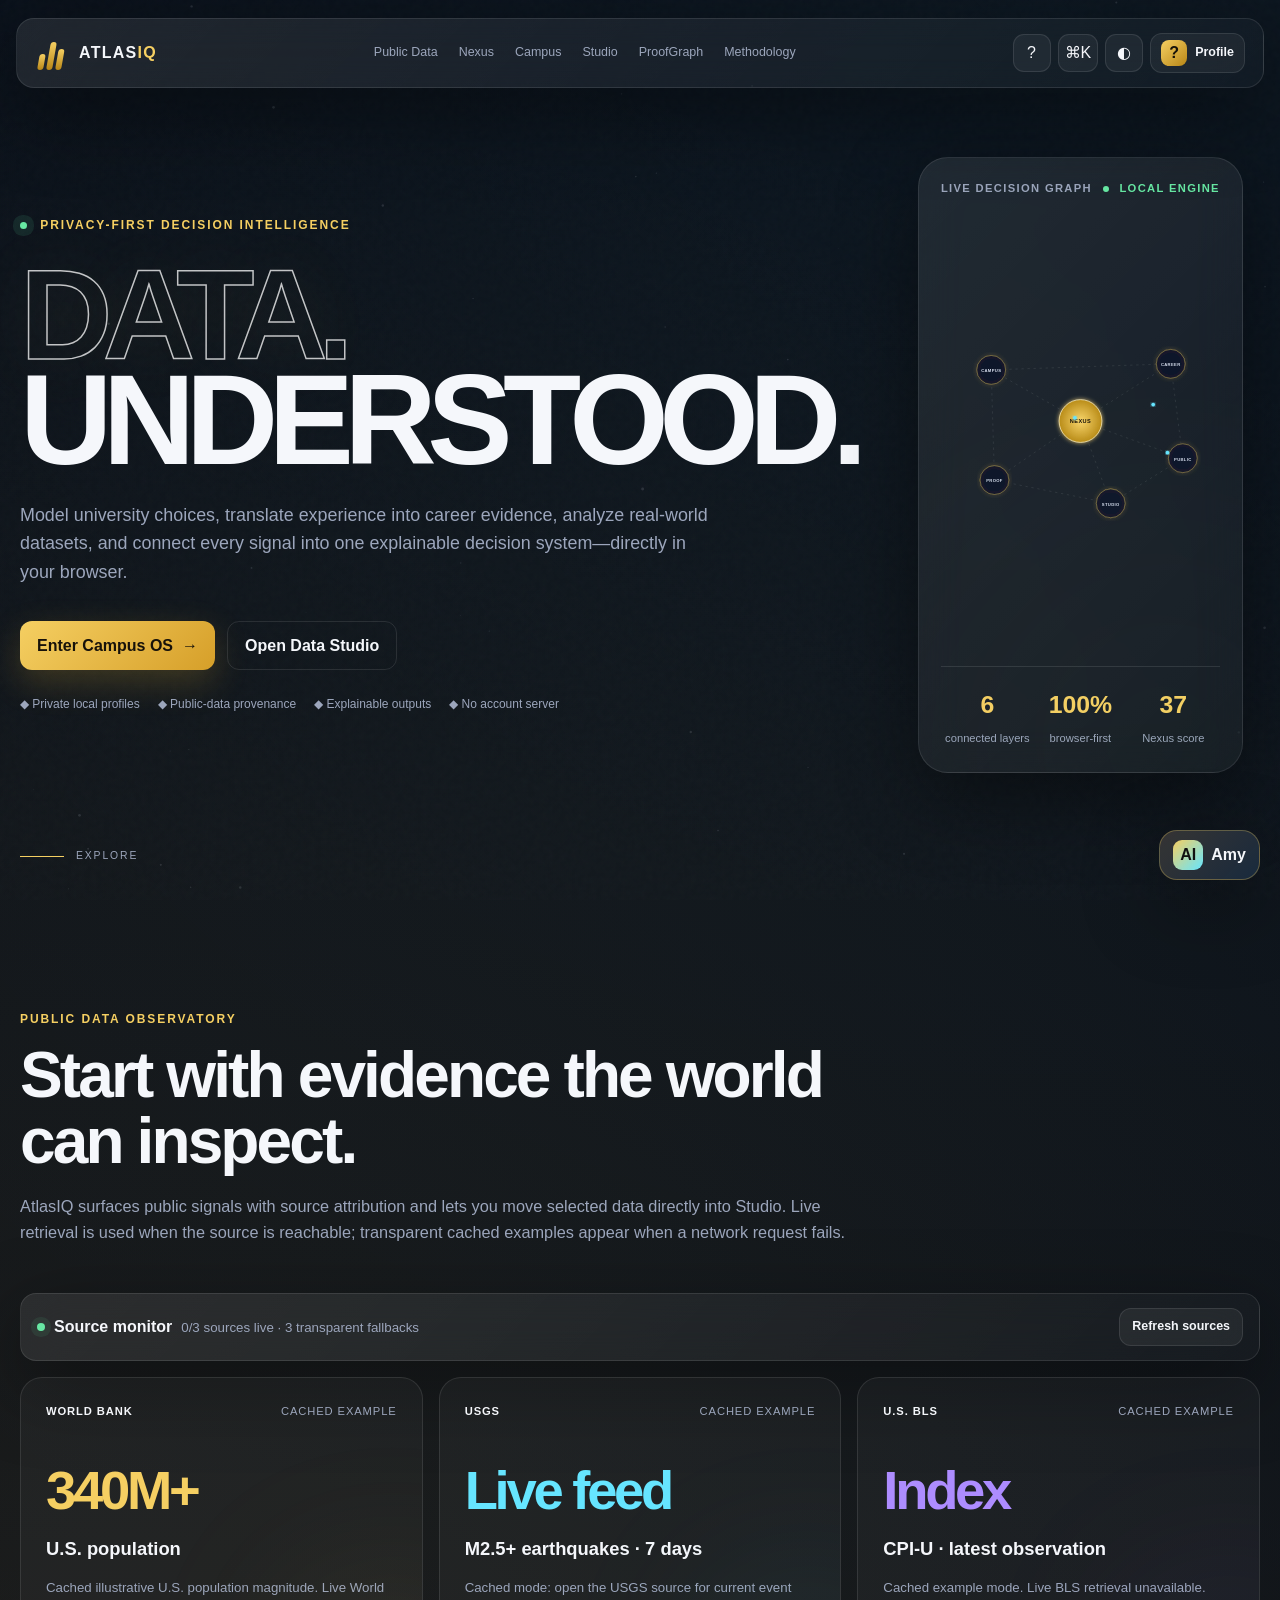
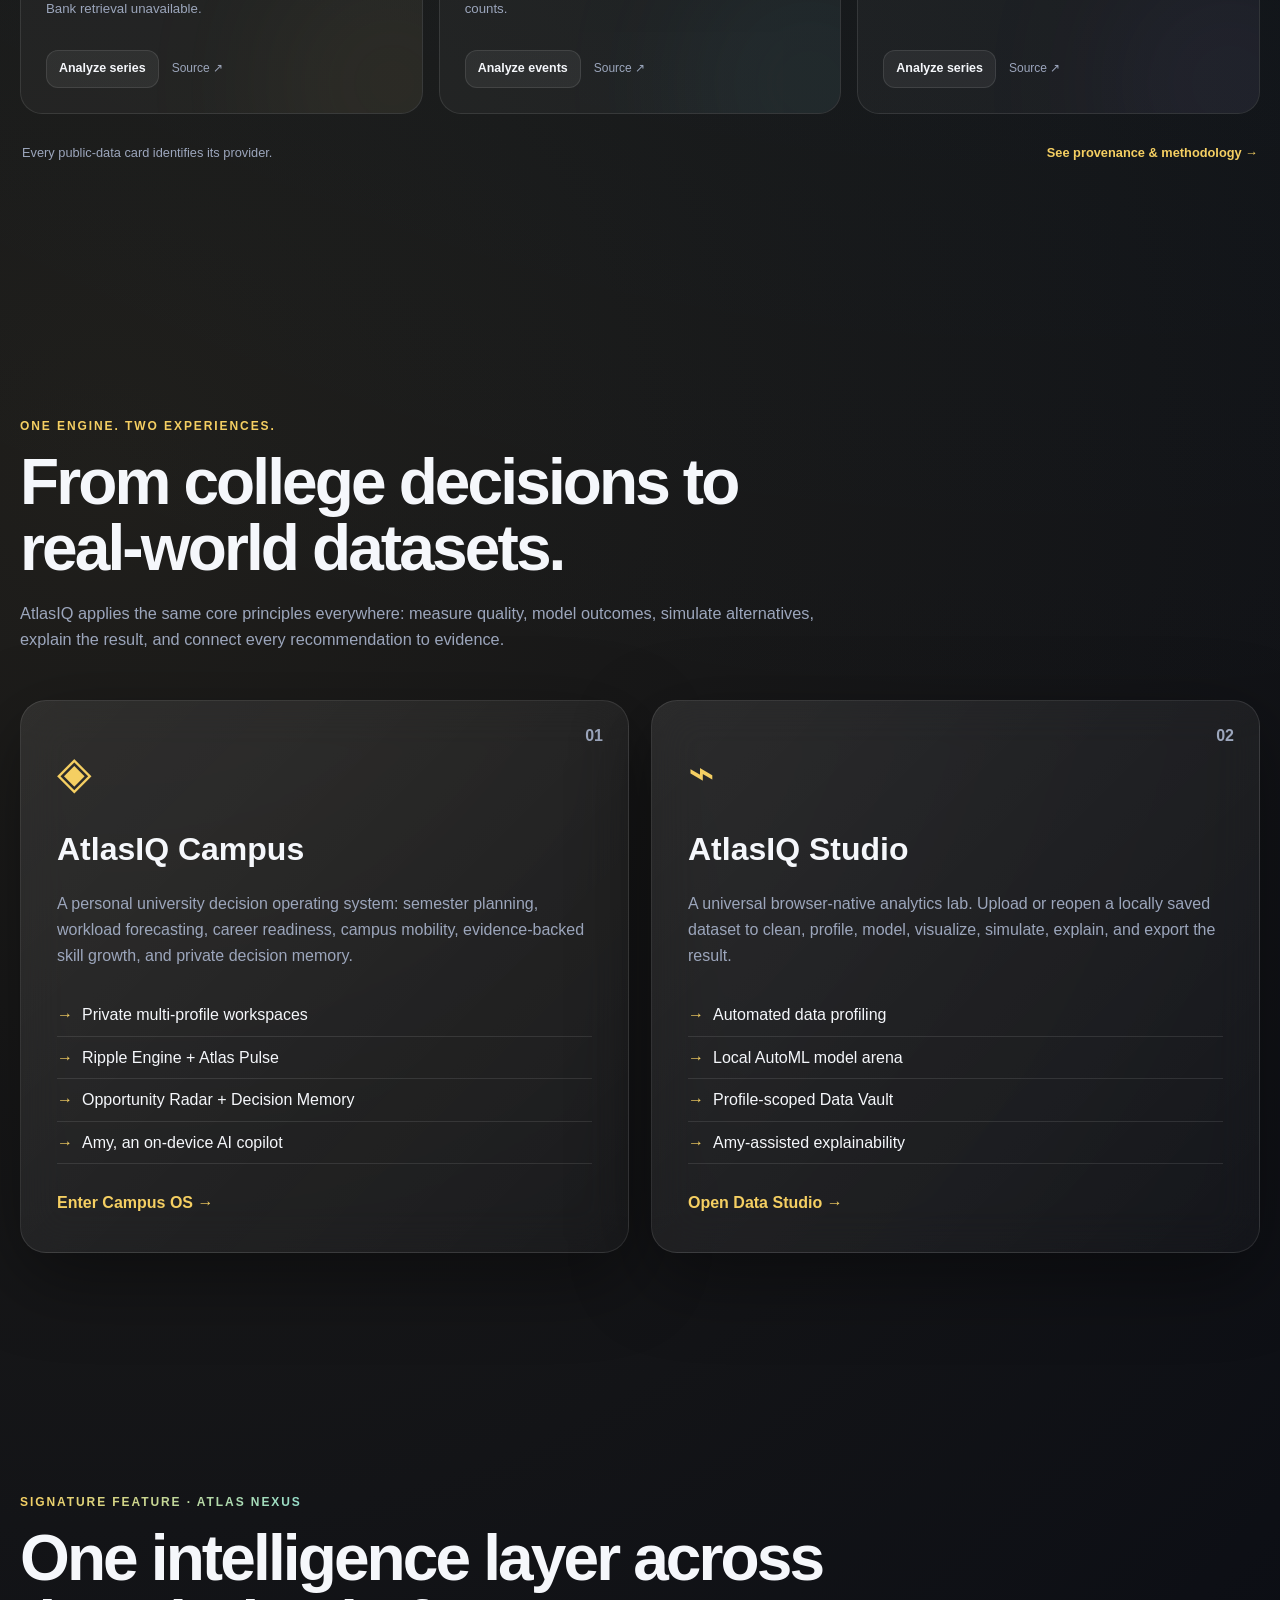
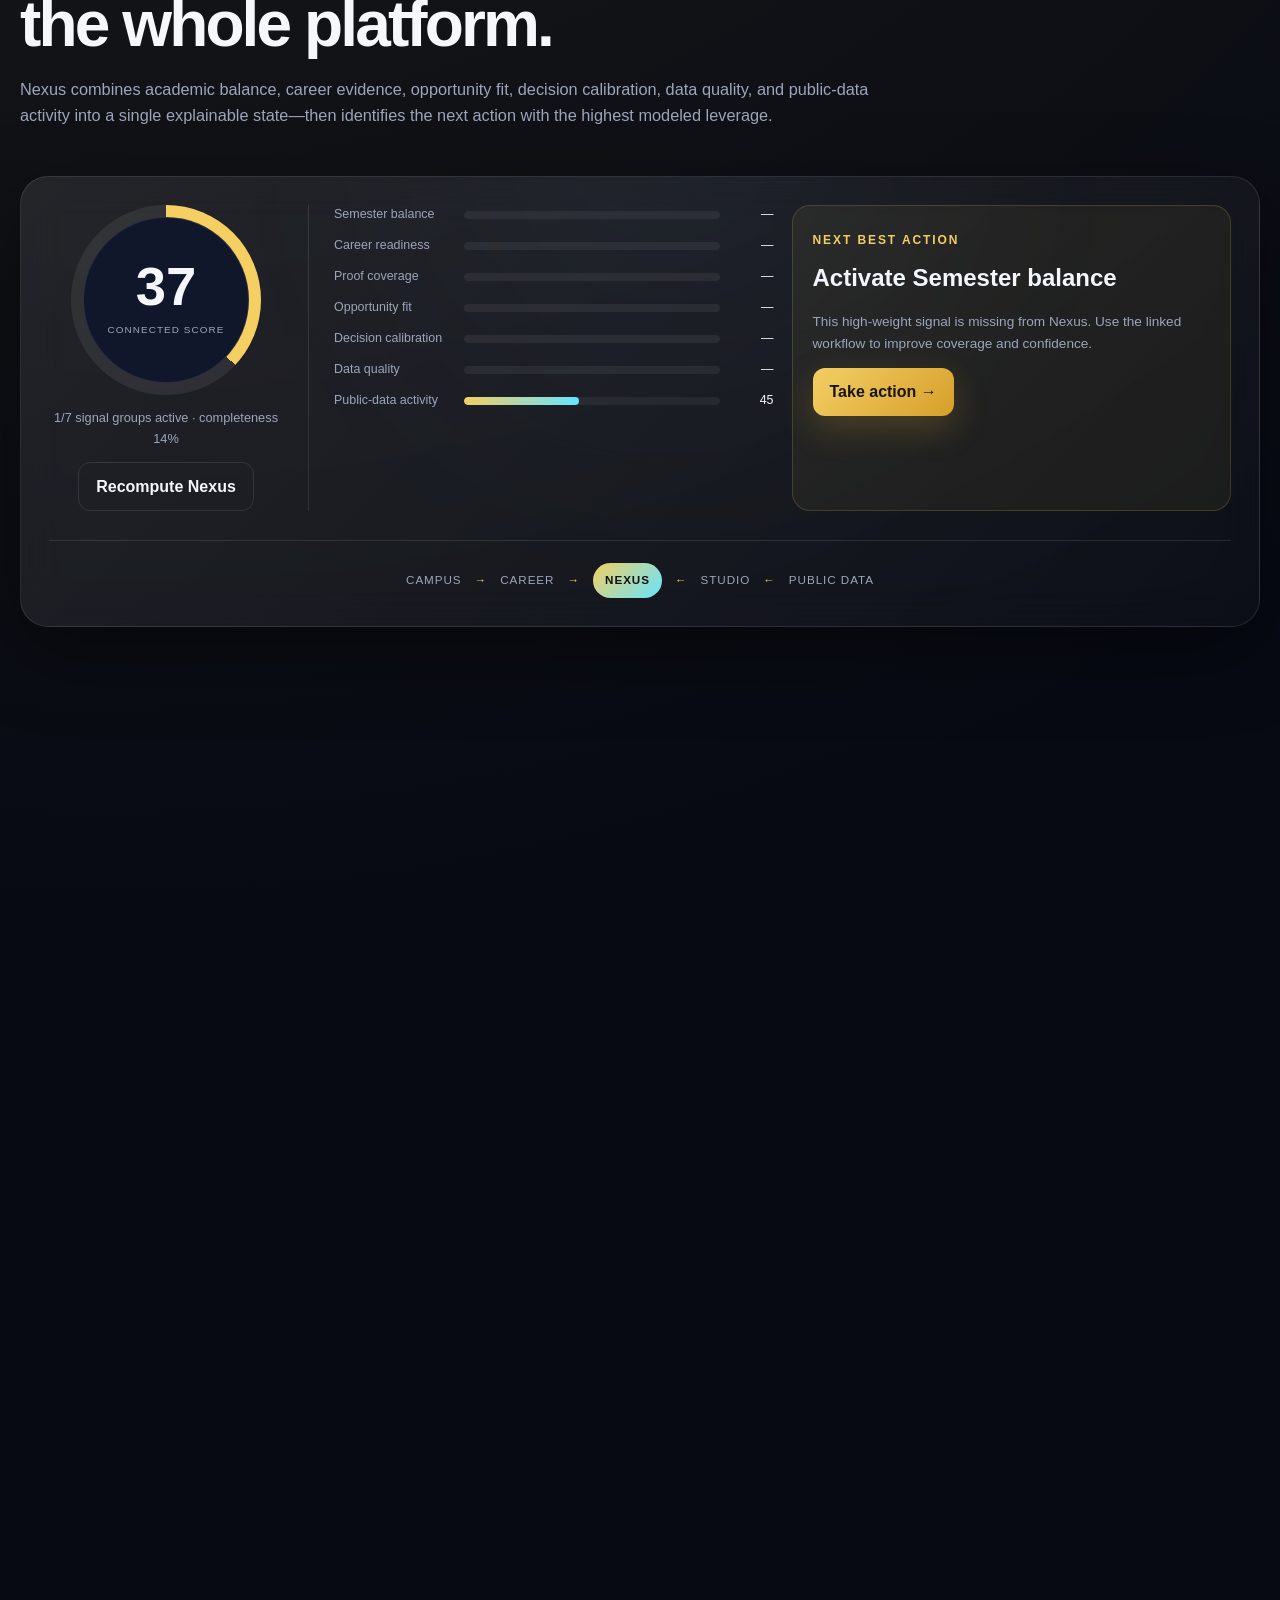
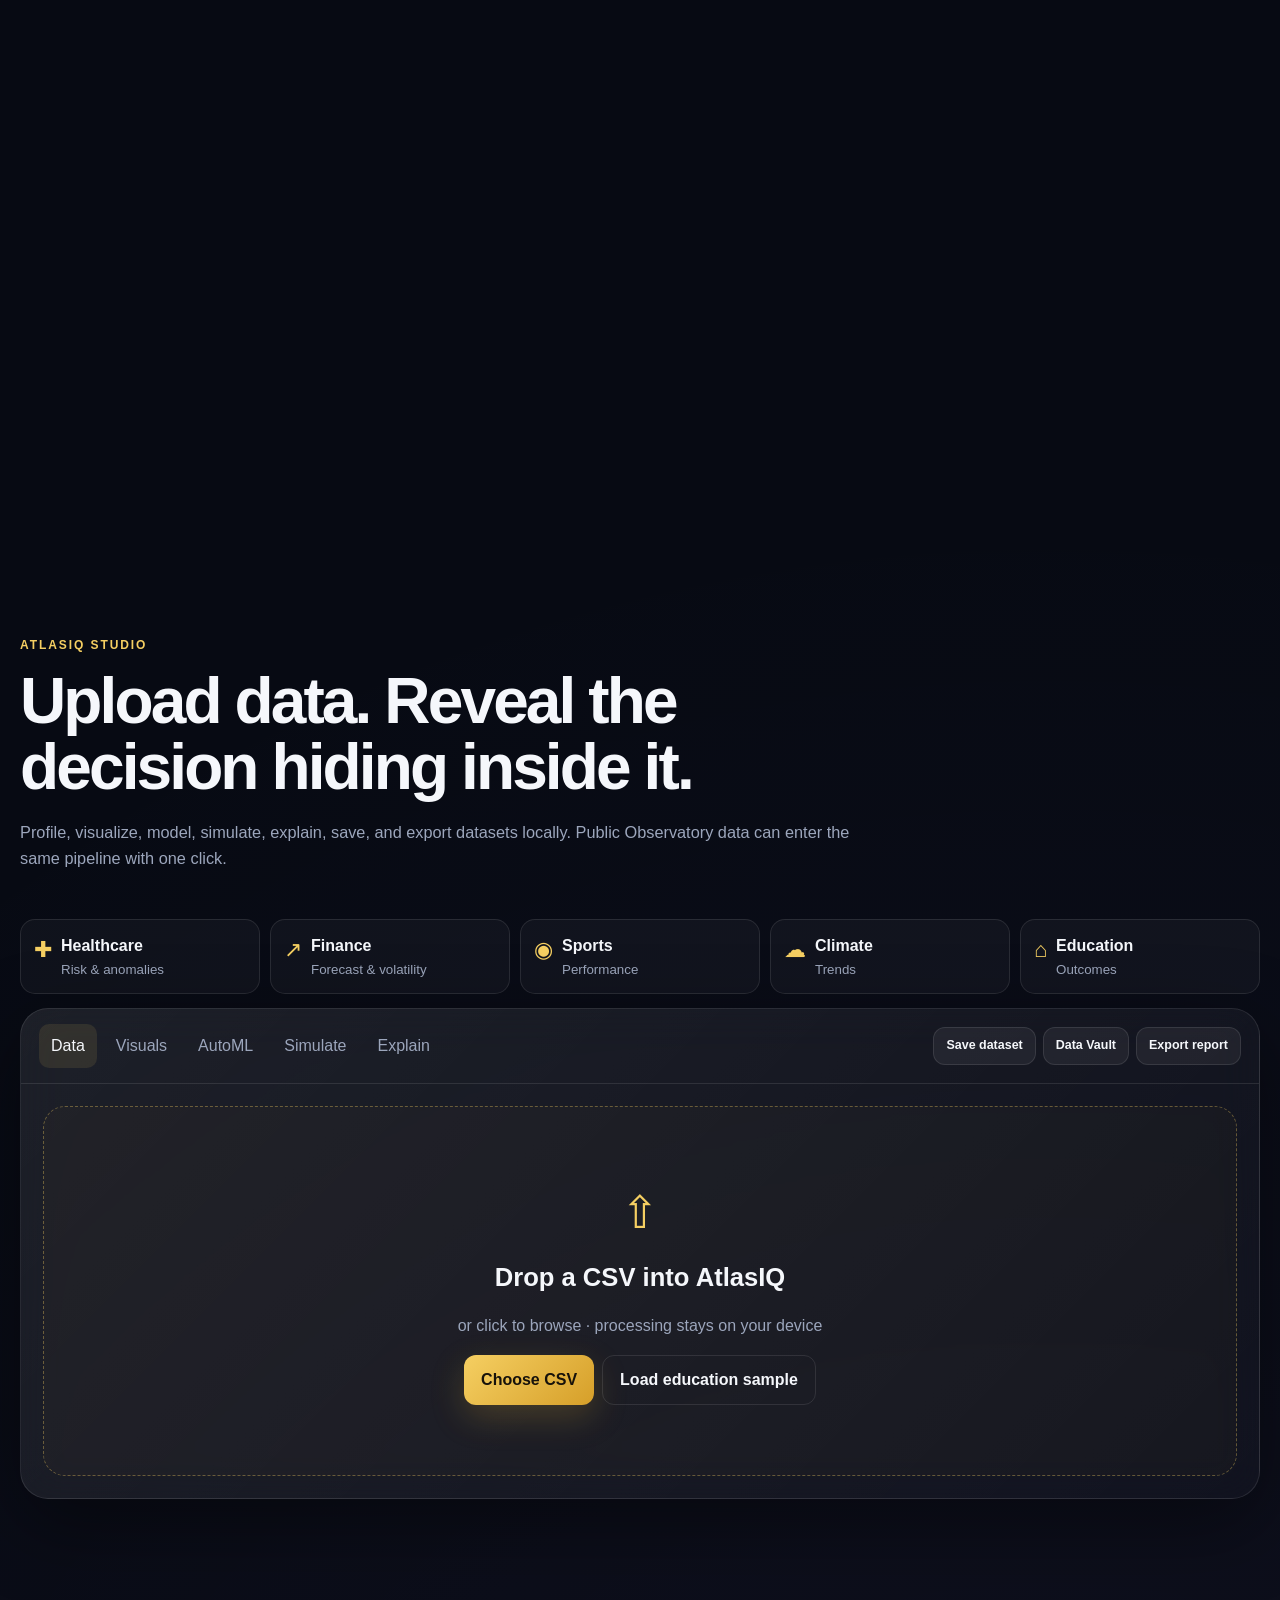
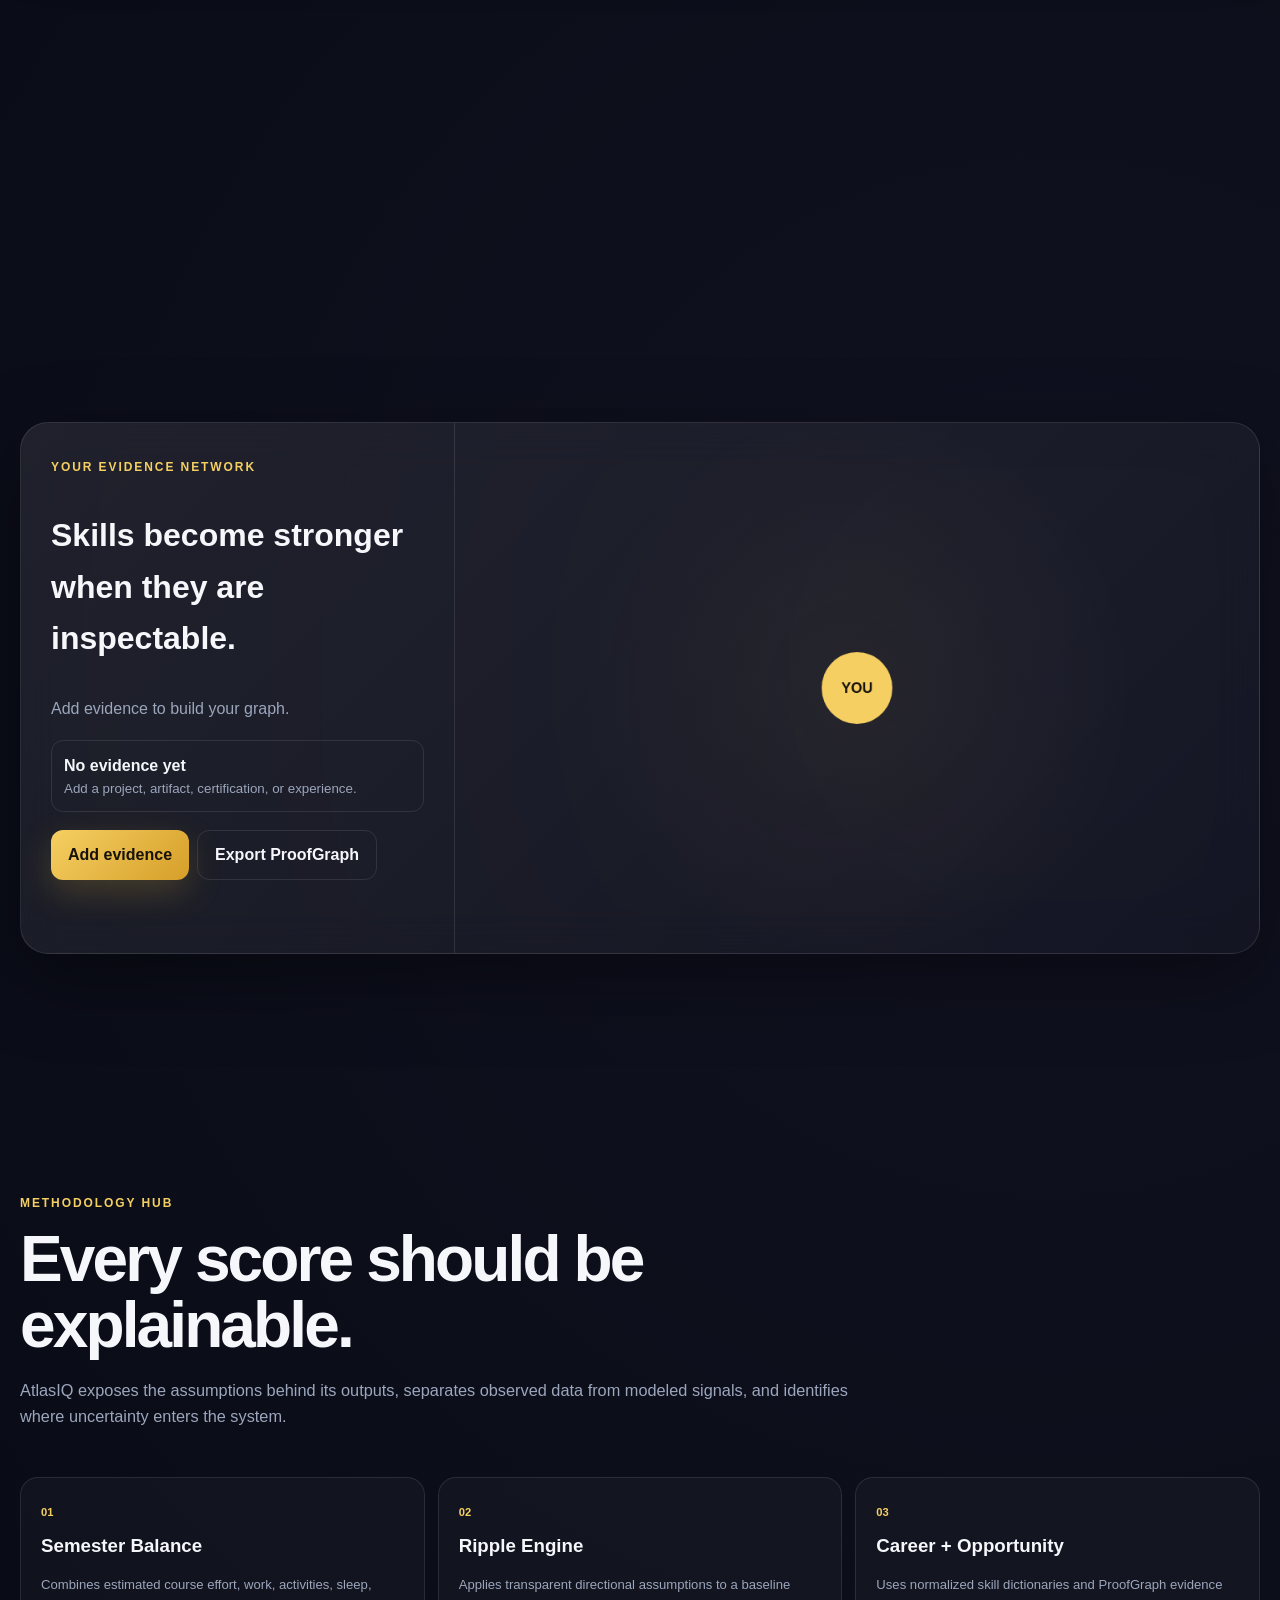
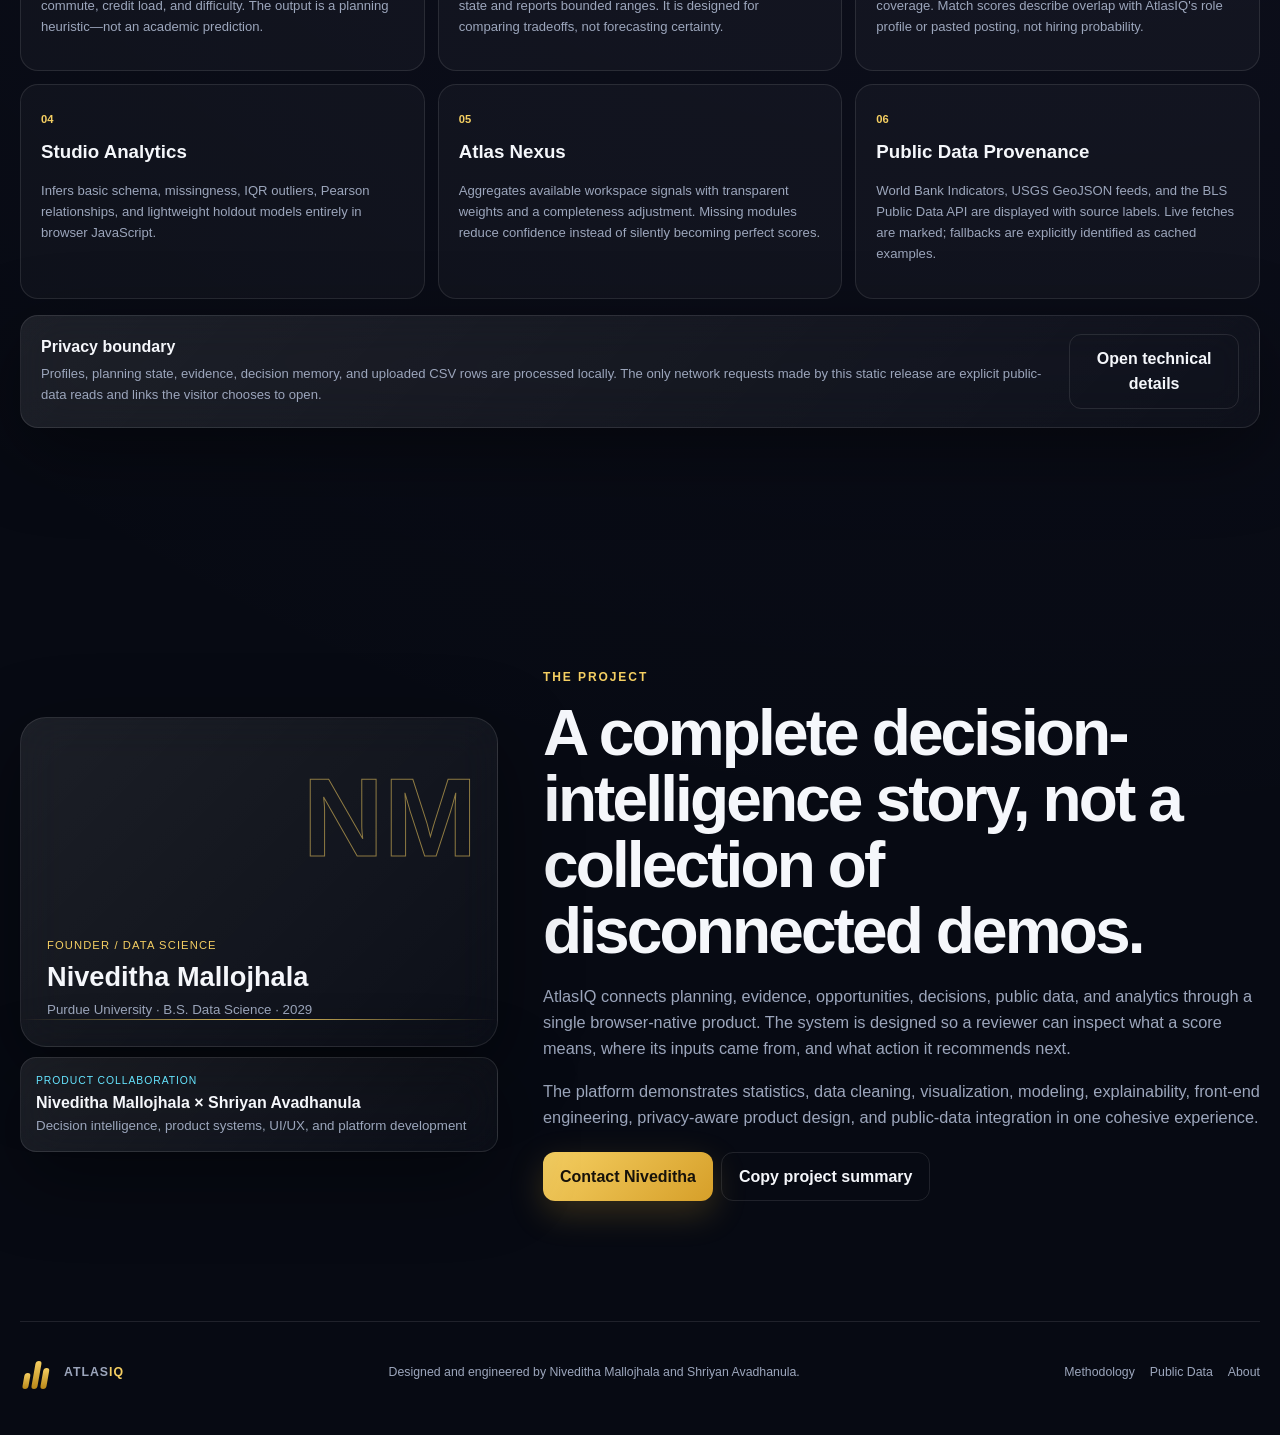
==== commit fb9b8152: "Add files via upload" ====
--- a/index.html
+++ b/index.html
@@ -2,292 +2,198 @@
 <html lang="en">
 <head>
   <meta charset="utf-8" />
-  <meta name="viewport" content="width=device-width, initial-scale=1" />
-  <meta name="description" content="AtlasIQ is a privacy-first decision intelligence platform that connects university planning, public data, evidence, career readiness, and browser-native analytics." />
-  <meta name="theme-color" content="#071018" />
-  <title>AtlasIQ — Decision Intelligence, Connected.</title>
+  <meta name="viewport" content="width=device-width,initial-scale=1" />
+  <meta name="description" content="AtlasIQ is a privacy-first decision intelligence platform combining university planning, evidence-backed career intelligence, public data, and a browser-native data science studio." />
+  <meta name="theme-color" content="#070a13" />
+  <title>AtlasIQ — Data, Understood.</title>
+  <link rel="manifest" href="manifest.webmanifest" />
   <link rel="icon" href="favicon.svg" type="image/svg+xml" />
-  <link rel="manifest" href="manifest.webmanifest" />
-  <link rel="stylesheet" href="atlas-shell.css" />
+  <link rel="stylesheet" href="styles.css" />
 </head>
 <body>
-  <header class="topbar" aria-label="AtlasIQ navigation">
+  <canvas id="particleCanvas" aria-hidden="true"></canvas>
+  <div class="noise" aria-hidden="true"></div>
+
+  <header class="topbar glass">
     <a class="brand" href="#home" aria-label="AtlasIQ home">
-      <span class="brand-mark" aria-hidden="true"></span>
-      <span>ATLAS<em>IQ</em></span>
+      <span class="brand-mark" aria-hidden="true"><i></i><i></i><i></i></span>
+      <span>ATLAS<span>IQ</span></span>
     </a>
-    <nav class="topnav" aria-label="Primary">
+    <nav id="mainNav" aria-label="Primary navigation">
       <a href="#public-data">Public Data</a>
       <a href="#nexus">Nexus</a>
+      <a href="#campus">Campus</a>
+      <a href="#studio">Studio</a>
+      <a href="#proofgraph">ProofGraph</a>
       <a href="#methodology">Methodology</a>
-      <a href="#guide">Guide</a>
-      <a href="#workspace">Workspace</a>
     </nav>
-    <div class="nav-actions">
-      <button class="icon-btn" id="themeToggle" aria-label="Toggle theme" title="Toggle theme">◐</button>
-      <button class="pill-btn" id="guideButton">Guide</button>
-      <a class="primary-btn" href="#workspace">Launch AtlasIQ</a>
+    <div class="top-actions">
+      <button id="guideBtn" class="icon-btn" aria-label="Open user guide" title="Guide">?</button>
+      <button id="commandBtn" class="icon-btn" aria-label="Open command palette" title="Command palette (Ctrl/Cmd + K)">⌘K</button>
+      <button id="themeBtn" class="icon-btn" aria-label="Toggle color mode" title="Toggle color mode">◐</button>
+      <button id="profileBtn" class="profile-btn" aria-label="Open local profile"><span id="profileAvatar">?</span><b id="profileButtonName">Profile</b></button>
     </div>
   </header>
 
   <main>
-    <section id="home" class="shell hero">
-      <div class="reveal">
-        <div class="eyebrow"><i></i> PRIVACY-FIRST DECISION INTELLIGENCE</div>
-        <h1>One system.<span>Every signal connected.</span></h1>
-        <p>AtlasIQ turns academic choices, career evidence, public data, and raw datasets into one explainable decision layer. Model tradeoffs, inspect evidence, test scenarios, and move from information to action without sending your personal workspace to a server.</p>
+    <section id="home" class="hero section">
+      <div class="hero-copy reveal">
+        <div class="eyebrow"><span class="pulse-dot"></span> PRIVACY-FIRST DECISION INTELLIGENCE</div>
+        <h1><span>DATA.</span><br />UNDERSTOOD.</h1>
+        <p class="hero-sub">Model university choices, translate experience into career evidence, analyze real-world datasets, and connect every signal into one explainable decision system—directly in your browser.</p>
         <div class="hero-actions">
-          <a class="primary-btn" href="#nexus">Open Atlas Nexus →</a>
-          <a class="ghost-btn" href="#public-data">Explore public data</a>
+          <a class="button primary" href="#campus">Enter Campus OS <span>→</span></a>
+          <a class="button ghost" href="#studio">Open Data Studio</a>
         </div>
-        <div class="hero-trust">
-          <span><b>●</b> Local-first profiles</span>
-          <span><b>●</b> Public-source attribution</span>
-          <span><b>●</b> Explainable scoring</span>
-          <span><b>●</b> No cloud account required</span>
+        <div class="trust-row">
+          <span>◆ Private local profiles</span><span>◆ Public-data provenance</span><span>◆ Explainable outputs</span><span>◆ No account server</span>
         </div>
       </div>
+      <div class="hero-visual reveal" aria-label="Animated AtlasIQ decision network">
+        <div class="orbital-card glass tilt-card">
+          <div class="orbital-header"><span>LIVE DECISION GRAPH</span><span class="live"><i></i> LOCAL ENGINE</span></div>
+          <svg class="network-svg" viewBox="0 0 600 460" role="img" aria-label="Connected decision nodes">
+            <defs>
+              <radialGradient id="nodeGlow"><stop offset="0" stop-color="#f8d56b"/><stop offset="1" stop-color="#b98c18"/></radialGradient>
+              <filter id="glow"><feGaussianBlur stdDeviation="5" result="blur"/><feMerge><feMergeNode in="blur"/><feMergeNode in="SourceGraphic"/></feMerge></filter>
+            </defs>
+            <g class="edges"><path d="M300 215 L108 105"/><path d="M300 215 L494 92"/><path d="M300 215 L520 295"/><path d="M300 215 L365 392"/><path d="M300 215 L115 342"/><path d="M108 105 L494 92"/><path d="M494 92 L520 295"/><path d="M520 295 L365 392"/><path d="M365 392 L115 342"/><path d="M115 342 L108 105"/></g>
+            <g class="node n-center" transform="translate(300 215)"><circle r="46"/><text y="5">NEXUS</text></g>
+            <g class="node" transform="translate(108 105)"><circle r="31"/><text y="5">CAMPUS</text></g>
+            <g class="node" transform="translate(494 92)"><circle r="31"/><text y="5">CAREER</text></g>
+            <g class="node" transform="translate(520 295)"><circle r="31"/><text y="5">PUBLIC</text></g>
+            <g class="node" transform="translate(365 392)"><circle r="31"/><text y="5">STUDIO</text></g>
+            <g class="node" transform="translate(115 342)"><circle r="31"/><text y="5">PROOF</text></g>
+            <circle class="packet p1" r="4"><animateMotion dur="4s" repeatCount="indefinite" path="M300 215 L108 105"/></circle>
+            <circle class="packet p2" r="4"><animateMotion dur="5s" repeatCount="indefinite" path="M300 215 L520 295"/></circle>
+            <circle class="packet p3" r="4"><animateMotion dur="6s" repeatCount="indefinite" path="M365 392 L494 92"/></circle>
+          </svg>
+          <div class="mini-metrics"><div><strong>6</strong><span>connected layers</span></div><div><strong>100%</strong><span>browser-first</span></div><div><strong id="heroNexusScore">—</strong><span>Nexus score</span></div></div>
+        </div>
+      </div>
+      <a class="scroll-cue" href="#public-data"><span></span>EXPLORE</a>
+    </section>
 
-      <div class="hero-console glass reveal" aria-label="Atlas Nexus overview">
-        <div class="console-top">
-          <span>ATLAS NEXUS / SYSTEM MAP</span>
-          <span class="live-badge"><i></i> CONNECTED LOCALLY</span>
-        </div>
-        <div class="nexus-orbit">
-          <div class="orbit-core"><div>NEXUS<small>DECISION LAYER</small></div></div>
-          <div class="orbit-node n1">CAMPUS</div>
-          <div class="orbit-node n2">STUDIO</div>
-          <div class="orbit-node n3">PROOFGRAPH</div>
-          <div class="orbit-node n4">OPPORTUNITY</div>
-          <div class="orbit-node n5">PUBLIC DATA</div>
-        </div>
-        <div class="console-metrics">
-          <div><strong>2</strong><span>Core experiences</span></div>
-          <div><strong>5+</strong><span>Public sources</span></div>
-          <div><strong>100%</strong><span>Local workspace</span></div>
+    <section id="public-data" class="section public-section">
+      <div class="section-heading reveal">
+        <div class="eyebrow">PUBLIC DATA OBSERVATORY</div>
+        <h2>Start with evidence the world can inspect.</h2>
+        <p>AtlasIQ surfaces public signals with source attribution and lets you move selected data directly into Studio. Live retrieval is used when the source is reachable; transparent cached examples appear when a network request fails.</p>
+      </div>
+      <div class="public-status glass reveal"><div><span class="status-dot"></span><b>Source monitor</b><small id="publicStatus">Loading public sources…</small></div><button id="refreshPublic" class="button tiny">Refresh sources</button></div>
+      <div class="public-grid reveal">
+        <article class="public-card gold-card"><div class="public-head"><span class="source-badge">WORLD BANK</span><span id="wbFreshness">loading</span></div><strong id="wbValue">—</strong><h3>U.S. population</h3><p id="wbMeta">Fetching latest available World Bank indicator observation.</p><div class="source-actions"><button class="button tiny public-to-studio" data-source="worldbank">Analyze series</button><a href="https://data.worldbank.org/indicator/SP.POP.TOTL" target="_blank" rel="noopener">Source ↗</a></div></article>
+        <article class="public-card cyan-card"><div class="public-head"><span class="source-badge">USGS</span><span id="usgsFreshness">loading</span></div><strong id="usgsValue">—</strong><h3>M2.5+ earthquakes · 7 days</h3><p id="usgsMeta">Fetching the USGS GeoJSON summary feed.</p><div class="source-actions"><button class="button tiny public-to-studio" data-source="usgs">Analyze events</button><a href="https://earthquake.usgs.gov/earthquakes/feed/v1.0/geojson.php" target="_blank" rel="noopener">Source ↗</a></div></article>
+        <article class="public-card purple-card"><div class="public-head"><span class="source-badge">U.S. BLS</span><span id="blsFreshness">loading</span></div><strong id="blsValue">—</strong><h3>CPI-U · latest observation</h3><p id="blsMeta">Fetching the public BLS time-series API.</p><div class="source-actions"><button class="button tiny public-to-studio" data-source="bls">Analyze series</button><a href="https://www.bls.gov/cpi/" target="_blank" rel="noopener">Source ↗</a></div></article>
+      </div>
+      <div class="provenance-bar reveal"><span>Every public-data card identifies its provider.</span><a href="#methodology">See provenance & methodology →</a></div>
+    </section>
+
+    <section id="platform" class="section platform-section">
+      <div class="section-heading reveal">
+        <div class="eyebrow">ONE ENGINE. TWO EXPERIENCES.</div>
+        <h2>From college decisions to real-world datasets.</h2>
+        <p>AtlasIQ applies the same core principles everywhere: measure quality, model outcomes, simulate alternatives, explain the result, and connect every recommendation to evidence.</p>
+      </div>
+      <div class="dual-grid">
+        <article class="experience-card glass reveal">
+          <div class="card-index">01</div><div class="experience-icon">◈</div><h3>AtlasIQ Campus</h3>
+          <p>A personal university decision operating system: semester planning, workload forecasting, career readiness, campus mobility, evidence-backed skill growth, and private decision memory.</p>
+          <ul class="feature-list"><li>Private multi-profile workspaces</li><li>Ripple Engine + Atlas Pulse</li><li>Opportunity Radar + Decision Memory</li><li>Amy, an on-device AI copilot</li></ul>
+          <a href="#campus">Enter Campus OS →</a>
+        </article>
+        <article class="experience-card glass reveal">
+          <div class="card-index">02</div><div class="experience-icon">⌁</div><h3>AtlasIQ Studio</h3>
+          <p>A universal browser-native analytics lab. Upload or reopen a locally saved dataset to clean, profile, model, visualize, simulate, explain, and export the result.</p>
+          <ul class="feature-list"><li>Automated data profiling</li><li>Local AutoML model arena</li><li>Profile-scoped Data Vault</li><li>Amy-assisted explainability</li></ul>
+          <a href="#studio">Open Data Studio →</a>
+        </article>
+      </div>
+    </section>
+
+    <section id="nexus" class="section nexus-section">
+      <div class="section-heading reveal"><div class="eyebrow nexus-eyebrow">SIGNATURE FEATURE · ATLAS NEXUS</div><h2>One intelligence layer across the whole platform.</h2><p>Nexus combines academic balance, career evidence, opportunity fit, decision calibration, data quality, and public-data activity into a single explainable state—then identifies the next action with the highest modeled leverage.</p></div>
+      <div class="nexus-shell glass reveal">
+        <div class="nexus-score-wrap"><div class="nexus-ring" id="nexusRing"><div><strong id="nexusScore">—</strong><span>CONNECTED SCORE</span></div></div><p id="nexusLabel">Build your workspace to activate Nexus.</p><button id="refreshNexus" class="button ghost">Recompute Nexus</button></div>
+        <div class="nexus-main"><div class="nexus-factors" id="nexusFactors"></div><article class="next-action"><span class="kicker">NEXT BEST ACTION</span><h3 id="nexusActionTitle">Create a local profile</h3><p id="nexusActionText">Nexus will prioritize your next move as signals accumulate across AtlasIQ.</p><button id="nexusActionBtn" class="button primary">Take action →</button></article></div>
+        <div class="nexus-flow" aria-label="Atlas Nexus connection flow"><span>Campus</span><i>→</i><span>Career</span><i>→</i><b>NEXUS</b><i>←</i><span>Studio</span><i>←</i><span>Public Data</span></div>
+      </div>
+    </section>
+
+    <section id="campus" class="section workspace-section">
+      <div class="section-heading reveal"><div class="eyebrow">ATLASIQ CAMPUS</div><h2 id="campusHeadline">Your university decisions, modeled before you make them.</h2><p id="campusSubhead">Create a private profile, build a semester, test tradeoffs, identify bottlenecks, and translate your experience into career proof.</p></div>
+      <div class="workspace glass reveal">
+        <aside class="workspace-nav" aria-label="Campus tools">
+          <button class="workspace-tab active" data-campus-tab="overview"><span>◫</span> Command Center</button>
+          <button class="workspace-tab" data-campus-tab="semester"><span>◇</span> Semester Simulator</button>
+          <button class="workspace-tab" data-campus-tab="ripple"><span>⌁</span> Ripple Engine</button>
+          <button class="workspace-tab" data-campus-tab="career"><span>◎</span> Career Intelligence</button>
+          <button class="workspace-tab" data-campus-tab="opportunity"><span>◌</span> Opportunity Radar</button>
+          <button class="workspace-tab" data-campus-tab="journal"><span>↺</span> Decision Memory</button>
+          <button class="workspace-tab" data-campus-tab="navigator"><span>⌖</span> Campus Navigator</button>
+          <div class="workspace-status"><i></i><div><b id="workspaceProfileLabel">Private workspace</b><span>Profile-scoped local storage</span></div></div>
+        </aside>
+        <div class="workspace-main">
+          <section class="campus-panel active" id="campus-overview">
+            <div class="panel-topline"><div><span class="muted" id="welcomeLine">Welcome</span><h3 id="decisionCenterTitle">Your Decision Center</h3></div><div class="panel-actions"><button class="button tiny" id="passportBtn">Export Atlas Passport</button><button class="button tiny" id="resetWorkspace">Reset workspace</button></div></div>
+            <div class="metric-grid"><article class="metric-card"><span>Semester Balance</span><strong id="metricBalance">—</strong><small>/100</small><div class="spark"><i style="--h:45%"></i><i style="--h:62%"></i><i style="--h:55%"></i><i style="--h:84%"></i><i style="--h:72%"></i><i style="--h:90%"></i></div></article><article class="metric-card"><span>Career Readiness</span><strong id="metricCareer">—</strong><small>%</small><div class="ring-mini" id="careerMini" style="--p:0"><b></b></div></article><article class="metric-card"><span>Weekly Load</span><strong id="metricHours">—</strong><small>hrs</small><div class="trend" id="loadTrend">Model a semester</div></article><article class="metric-card"><span>Atlas Pulse</span><strong id="metricPulse">—</strong><small>/100</small><div class="trend up">Cross-workspace momentum</div></article></div>
+            <div class="overview-grid"><article class="panel-card wide"><div class="card-head"><div><span class="kicker">FORECAST</span><h4>Workload Horizon</h4></div><span class="confidence">Explainable model</span></div><canvas id="workloadChart" width="900" height="310"></canvas><div class="insight-strip"><span class="alert-dot"></span><p id="workloadInsight"><b>Model a semester.</b> AtlasIQ will identify the highest-pressure portion of the plan and suggest a tradeoff.</p></div></article><article class="panel-card"><div class="card-head"><div><span class="kicker">DECISION QUEUE</span><h4>Highest-leverage moves</h4></div></div><div class="decision-list" id="decisionQueue"></div></article></div>
+          </section>
+
+          <section class="campus-panel" id="campus-semester">
+            <div class="panel-topline"><div><span class="muted">MODEL A SEMESTER</span><h3>Semester Simulator</h3></div><span class="engine-chip">Explainable scoring</span></div>
+            <div class="sim-layout"><div class="control-card"><label>Course catalog<select id="courseSelect"></select></label><button id="addCourseBtn" class="button primary full">Add course</button><button id="customCourseBtn" class="button ghost full">Create custom course</button><div class="selected-courses" id="selectedCourses"></div><div class="slider-stack"><label><span>Paid work / week <b id="workHoursOut">8h</b></span><input id="workHours" type="range" min="0" max="30" value="8" /></label><label><span>Clubs / week <b id="clubHoursOut">5h</b></span><input id="clubHours" type="range" min="0" max="20" value="5" /></label><label><span>Sleep / night <b id="sleepHoursOut">7.5h</b></span><input id="sleepHours" type="range" min="5" max="10" step="0.5" value="7.5" /></label><label><span>Commute / day <b id="commuteOut">25m</b></span><input id="commute" type="range" min="5" max="90" value="25" /></label></div></div><div class="sim-results"><div class="score-hero"><div class="score-ring" id="semesterRing"><div><strong id="semesterScore">—</strong><span>BALANCE</span></div></div><div><h4 id="semesterVerdict">Build a semester</h4><p id="semesterSummary">Add courses and adjust your weekly commitments.</p><div class="score-pills"><span id="creditsPill">0 credits</span><span id="loadPill">0 hrs/week</span><span id="riskPill">Not modeled</span></div></div></div><div class="factor-bars" id="factorBars"></div><div class="explain-box"><div><b>WHY THIS SCORE</b></div><p id="semesterExplain">AtlasIQ explains the factors behind every result.</p></div><div class="scenario-actions"><button class="button ghost scenario-save" data-slot="A">Save as A</button><button class="button ghost scenario-save" data-slot="B">Save as B</button><button class="button ghost scenario-save" data-slot="C">Save as C</button></div><div class="scenario-compare" id="scenarioCompare"></div></div></div>
+          </section>
+
+          <section class="campus-panel" id="campus-ripple"><div class="panel-topline"><div><span class="muted">SIGNATURE FEATURE</span><h3>Ripple Engine</h3></div><span class="engine-chip">Counterfactual simulator</span></div><p class="panel-intro">Change one decision and trace estimated downstream effects across balance, career readiness, free time, and schedule resilience. Ranges communicate uncertainty rather than pretending predictions are guarantees.</p><div class="ripple-layout"><div class="control-card"><label>Decision to test<select id="rippleDecision"><option value="course">Add a technical course</option><option value="job">Increase work hours</option><option value="club">Join a technical organization</option><option value="project">Build a deployed project</option><option value="sleep">Increase nightly sleep</option></select></label><label>Magnitude <span id="rippleValueLabel">1</span><input id="rippleMagnitude" type="range" min="1" max="5" value="1" /></label><label>Priority<select id="ripplePriority"><option value="balance">Balanced growth</option><option value="career">Internship readiness</option><option value="academic">Academic performance</option><option value="time">Protect free time</option></select></label><button id="runRipple" class="button primary full">Run counterfactual</button><div class="method-note"><b>Method</b><p>Transparent weighted assumptions with bounded uncertainty.</p></div></div><div class="ripple-stage"><div id="rippleGraph" class="ripple-graph"></div><div class="ripple-narrative" id="rippleNarrative">Run a counterfactual to reveal its modeled ripple.</div></div></div></section>
+
+          <section class="campus-panel" id="campus-career"><div class="panel-topline"><div><span class="muted">CAREER DECISION INTELLIGENCE</span><h3>Internship Readiness + ProofGraph</h3></div><button id="copyResumeBullets" class="button tiny">Copy project bullets</button></div><div class="career-layout"><div class="control-card"><label>Target internship<select id="roleSelect"><option>Data Science Intern</option><option>Data Analyst Intern</option><option>Machine Learning Intern</option><option>Data Engineering Intern</option><option>Software Engineering Intern</option><option>Cybersecurity Intern</option></select></label><label>Your current skills<textarea id="skillsInput" rows="7" placeholder="Python, SQL, statistics, Java, communication…"></textarea></label><button id="analyzeSkills" class="button primary full">Analyze skill gap</button><p class="microcopy">Paste a resume skills section or type comma-separated skills.</p></div><div class="career-results"><div class="readiness-head"><div class="score-ring small"><div><strong id="careerScore">—</strong><span>MATCH</span></div></div><div><h4 id="careerTitle">Build your career signal</h4><p id="careerSummary">AtlasIQ compares your skills and ProofGraph evidence with a transparent role profile.</p></div></div><div class="skill-columns"><div><h5>Matched strengths</h5><div id="matchedSkills" class="tag-cloud"></div></div><div><h5>Highest-value gaps</h5><div id="missingSkills" class="tag-cloud gaps"></div></div></div><div class="roadmap" id="careerRoadmap"></div></div></div></section>
+
+          <section class="campus-panel" id="campus-opportunity"><div class="panel-topline"><div><span class="muted">SIGNATURE FEATURE</span><h3>Opportunity Radar</h3></div><span class="engine-chip">Evidence-aware matching</span></div><p class="panel-intro">Paste an internship description. AtlasIQ extracts key signals, compares them with your profile and ProofGraph, and builds a targeted action sprint.</p><div class="opportunity-layout"><div class="control-card"><label>Opportunity name<input id="opportunityName" placeholder="Data Science Intern — Company" /></label><label>Job description<textarea id="jobDescription" rows="13" placeholder="Paste the internship description here…"></textarea></label><div class="inline-actions"><button id="loadOpportunitySample" class="button ghost">Load sample</button><button id="analyzeOpportunity" class="button primary">Analyze opportunity</button></div></div><div class="opportunity-results" id="opportunityResults"><div class="empty-state compact"><span>◌</span><h4>No opportunity analyzed</h4><p>Paste a posting to reveal match strength, proof coverage, missing signals, and the highest-impact next move.</p></div></div></div></section>
+
+          <section class="campus-panel" id="campus-journal"><div class="panel-topline"><div><span class="muted">SIGNATURE FEATURE</span><h3>Decision Memory</h3></div><span class="engine-chip">Personal calibration loop</span></div><p class="panel-intro">Save important choices, record what AtlasIQ predicted, and return later with the real outcome.</p><div class="journal-layout"><div class="control-card"><label>Decision<input id="journalDecision" placeholder="Take a 16-credit technical semester" /></label><label>Predicted impact<input id="journalPrediction" placeholder="Career readiness +8; free time −12" /></label><label>Confidence <span id="journalConfidenceOut">70%</span><input id="journalConfidence" type="range" min="20" max="95" value="70" /></label><label>Review date<input id="journalReviewDate" type="date" /></label><label>Why this decision<textarea id="journalReason" rows="5" placeholder="Evidence, assumptions, and tradeoffs…"></textarea></label><button id="saveJournalEntry" class="button primary full">Save to Decision Memory</button></div><div class="journal-stage"><div class="calibration-grid"><article><span>Decisions logged</span><strong id="journalCount">0</strong></article><article><span>Reviewed outcomes</span><strong id="journalReviewed">0</strong></article><article><span>Calibration score</span><strong id="journalCalibration">—</strong></article></div><div id="journalTimeline" class="journal-timeline"></div></div></div></section>
+
+          <section class="campus-panel" id="campus-navigator"><div class="panel-topline"><div><span class="muted">CAMPUS MOBILITY INTELLIGENCE</span><h3>Transition Risk Navigator</h3></div><span class="engine-chip">Campus model</span></div><div class="navigator-layout"><div class="control-card"><label>Starting building<select id="fromBuilding"></select></label><label>Destination<select id="toBuilding"></select></label><label>Minutes between classes<input id="transitionMinutes" type="number" min="5" max="60" value="15" /></label><label>Conditions<select id="weatherCondition"><option value="clear">Clear</option><option value="rain">Rain</option><option value="snow">Snow / ice</option><option value="crowded">Peak class traffic</option></select></label><button id="calculateRoute" class="button primary full">Analyze transition</button><a id="mapsLink" class="button ghost full" target="_blank" rel="noopener">Open walking directions ↗</a></div><div class="map-card"><canvas id="campusMap" width="900" height="500"></canvas><div class="route-result" id="routeResult"></div></div></div></section>
         </div>
       </div>
     </section>
 
-    <section id="public-data" class="shell section public-strip">
-      <div class="section-head reveal">
-        <div>
-          <div class="section-kicker">PUBLIC DATA OBSERVATORY</div>
-          <h2>Start with evidence, not a blank screen.</h2>
-        </div>
-        <p>AtlasIQ can surface public signals from official sources and hand selected datasets directly into Studio for analysis. Every public-data card shows provenance and separates live retrieval from fallback display values.</p>
-      </div>
-      <div class="public-grid">
-        <article class="data-card glass reveal" data-public-card="gdp">
-          <div class="source-line"><b>WORLD BANK</b><span id="gdpFreshness">Connecting…</span></div>
-          <div class="signal-value" id="gdpValue">—</div>
-          <div class="signal-label">U.S. GDP per capita</div>
-          <div class="signal-meta">
-            <small id="gdpMeta">Official World Development Indicators API.</small>
-            <div class="data-actions">
-              <button class="mini-btn" data-load-public="gdp">Open in Studio</button>
-              <a class="mini-btn" href="https://data.worldbank.org/indicator/NY.GDP.PCAP.CD" target="_blank" rel="noopener">Source ↗</a>
-            </div>
-          </div>
-        </article>
-
-        <article class="data-card glass reveal" data-public-card="quake">
-          <div class="source-line"><b>USGS</b><span id="quakeFreshness">Connecting…</span></div>
-          <div class="signal-value" id="quakeValue">—</div>
-          <div class="signal-label">M2.5+ earthquakes in the past day</div>
-          <div class="signal-meta">
-            <small id="quakeMeta">USGS real-time GeoJSON summary feed.</small>
-            <div class="data-actions">
-              <button class="mini-btn" data-load-public="quake">Open in Studio</button>
-              <a class="mini-btn" href="https://earthquake.usgs.gov/earthquakes/feed/" target="_blank" rel="noopener">Source ↗</a>
-            </div>
-          </div>
-        </article>
-
-        <article class="data-card glass reveal" data-public-card="labor">
-          <div class="source-line"><b>U.S. BLS</b><span id="laborFreshness">Connecting…</span></div>
-          <div class="signal-value" id="laborValue">—</div>
-          <div class="signal-label">U.S. unemployment rate</div>
-          <div class="signal-meta">
-            <small id="laborMeta">BLS Public Data API, national unemployment series.</small>
-            <div class="data-actions">
-              <button class="mini-btn" data-load-public="labor">Open in Studio</button>
-              <a class="mini-btn" href="https://www.bls.gov/developers/" target="_blank" rel="noopener">Source ↗</a>
-            </div>
-          </div>
-        </article>
-      </div>
-      <div class="public-footer reveal">
-        <span><span class="status-dot"></span><span id="publicStatus">Public-source layer ready</span></span>
-        <span>Values refresh in-browser when source endpoints are available.</span>
-      </div>
-    </section>
-
-    <section id="nexus" class="shell section">
-      <div class="section-head reveal">
-        <div>
-          <div class="section-kicker">FLAGSHIP FEATURE / ATLAS NEXUS</div>
-          <h2>One priority engine across the whole platform.</h2>
-        </div>
-        <p>Nexus reads the signals already created inside Campus, Studio, ProofGraph, Opportunity Radar, and Decision Memory. It turns scattered scores into a single next-best-action view while preserving the underlying evidence.</p>
-      </div>
-      <div class="nexus-panel glass reveal">
-        <div class="nexus-layout">
-          <div class="nexus-score">
-            <div class="score-row">
-              <div class="score-dial" id="nexusDial" style="--p:82"><div><strong id="nexusScore">82</strong><span>CONNECTED SCORE</span></div></div>
-              <div>
-                <h3 id="nexusHeadline">Your workspace is ready to connect.</h3>
-                <p id="nexusSummary">Launch the workspace, create or open a profile, then sync Nexus to combine your live AtlasIQ signals.</p>
-              </div>
-            </div>
-            <div class="nexus-metrics">
-              <div><b id="nexusBalance">—</b><span>Semester balance</span></div>
-              <div><b id="nexusCareer">—</b><span>Career readiness</span></div>
-              <div><b id="nexusEvidence">0</b><span>Evidence signals</span></div>
-              <div><b id="nexusDecisions">0</b><span>Decision signals</span></div>
-            </div>
-          </div>
-          <div class="nexus-priority">
-            <span class="priority-tag" id="priorityTag">NEXT BEST ACTION</span>
-            <h3 id="priorityTitle">Connect your first signal.</h3>
-            <p id="priorityBody">Atlas Nexus will prioritize the highest-leverage move once it can read your active workspace.</p>
-            <div class="priority-steps" id="prioritySteps">
-              <div class="priority-step"><i>1</i><div><b>Open your workspace</b><small>Use or create a local profile.</small></div></div>
-              <div class="priority-step"><i>2</i><div><b>Create evidence</b><small>Run a semester, opportunity, or dataset analysis.</small></div></div>
-              <div class="priority-step"><i>3</i><div><b>Sync Nexus</b><small>Turn the signals into one action queue.</small></div></div>
-            </div>
-            <div class="nexus-actions">
-              <button class="primary-btn" id="syncNexus">Sync Nexus</button>
-              <button class="ghost-btn" id="nexusOpenAction">Open priority tool</button>
-            </div>
-          </div>
+    <section id="studio" class="section studio-section">
+      <div class="section-heading reveal"><div class="eyebrow">ATLASIQ STUDIO</div><h2>Upload data. Reveal the decision hiding inside it.</h2><p>Profile, visualize, model, simulate, explain, save, and export datasets locally. Public Observatory data can enter the same pipeline with one click.</p></div>
+      <div class="domain-row reveal" id="domainRow"><button data-domain="healthcare"><span>✚</span><b>Healthcare</b><small>Risk & anomalies</small></button><button data-domain="finance"><span>↗</span><b>Finance</b><small>Forecast & volatility</small></button><button data-domain="sports"><span>◉</span><b>Sports</b><small>Performance</small></button><button data-domain="climate"><span>☁</span><b>Climate</b><small>Trends</small></button><button data-domain="education"><span>⌂</span><b>Education</b><small>Outcomes</small></button></div>
+      <div class="studio-shell glass reveal"><div class="studio-toolbar"><div class="studio-tabs"><button class="studio-tab active" data-studio-tab="data">Data</button><button class="studio-tab" data-studio-tab="visuals">Visuals</button><button class="studio-tab" data-studio-tab="automl">AutoML</button><button class="studio-tab" data-studio-tab="simulate">Simulate</button><button class="studio-tab" data-studio-tab="explain">Explain</button></div><div class="studio-actions"><button id="saveDataset" class="button tiny">Save dataset</button><button id="vaultBtn" class="button tiny">Data Vault</button><button id="exportReport" class="button tiny">Export report</button></div></div>
+        <div class="studio-content">
+          <section class="studio-panel active" id="studio-data"><div class="upload-zone" id="uploadZone" tabindex="0" role="button"><input id="csvInput" type="file" accept=".csv,text/csv" hidden /><div class="upload-icon">⇧</div><h3>Drop a CSV into AtlasIQ</h3><p>or click to browse · processing stays on your device</p><div class="upload-actions"><button id="browseBtn" class="button primary">Choose CSV</button><button id="loadDemoBtn" class="button ghost">Load education sample</button></div></div><div id="dataWorkspace" class="data-workspace hidden"><div class="dataset-head"><div><span class="kicker">ACTIVE DATASET</span><h3 id="datasetName">Dataset</h3><p id="datasetMeta"></p></div><button id="replaceData" class="text-btn">Replace</button></div><div class="quality-grid"><article><span>Data Quality</span><strong id="qualityScore">—</strong><small>/100</small></article><article><span>Missing Values</span><strong id="missingPercent">—</strong><small>%</small></article><article><span>Outliers</span><strong id="outlierCount">—</strong><small>flags</small></article><article><span>Strongest Relation</span><strong id="topCorrelation">—</strong><small id="topCorrelationLabel">pair</small></article></div><div class="profile-layout"><div class="table-wrap"><table id="dataPreview"><thead></thead><tbody></tbody></table></div><div class="column-profile"><div class="card-head"><div><span class="kicker">SCHEMA</span><h4>Column Intelligence</h4></div></div><div id="columnList"></div></div></div><div class="ai-summary"><div class="ai-avatar">AI</div><div><span>ATLASIQ SYNTHESIS</span><p id="aiSummaryText"></p></div></div></div></section>
+          <section class="studio-panel" id="studio-visuals"><div class="visual-toolbar"><label>X / category<select id="xColumn"></select></label><label>Y / value<select id="yColumn"></select></label><label>Chart<select id="chartType"><option value="scatter">Scatter</option><option value="line">Line</option><option value="bar">Bar</option><option value="hist">Histogram</option></select></label><button id="renderChart" class="button primary">Render</button></div><div class="visual-grid"><article class="viz-card"><div class="card-head"><div><span class="kicker">INTERACTIVE VIEW</span><h4 id="mainChartTitle">Select columns</h4></div><button id="downloadChart" class="text-btn">Save PNG</button></div><canvas id="mainChart" width="1000" height="500"></canvas></article><article class="viz-card"><div class="card-head"><div><span class="kicker">RELATIONSHIPS</span><h4>Correlation Map</h4></div></div><canvas id="corrCanvas" width="620" height="500"></canvas></article></div></section>
+          <section class="studio-panel" id="studio-automl"><div class="automl-top"><div><span class="kicker">BROWSER-NATIVE MODEL ARENA</span><h3>Automatic model comparison</h3><p>Choose a target. AtlasIQ detects regression or classification, compares lightweight local models on a deterministic holdout, and explains the winner.</p></div><div class="automl-controls"><label>Target<select id="targetColumn"></select></label><button id="runAutoML" class="button primary">Run AutoML</button></div></div><div id="modelEmpty" class="empty-state"><span>⌁</span><h4>No experiment yet</h4><p>Load a dataset, choose a target, and run the model arena.</p></div><div id="modelResults" class="hidden"><div class="winner-banner"><div><span>WINNING MODEL</span><h3 id="winningModel">—</h3><p id="winningExplanation"></p></div><div class="winner-score"><strong id="winningScore">—</strong><span id="winningMetric">score</span></div></div><div class="model-grid" id="modelGrid"></div><div class="importance-layout"><article><div class="card-head"><div><span class="kicker">EXPLAINABILITY</span><h4>Feature influence</h4></div></div><div id="featureImportance" class="factor-bars"></div></article><article class="explain-box"><div><b>WHY THIS MODEL</b></div><p id="modelWhy"></p><a href="#methodology" class="button ghost full">Read methodology</a></article></div></div></section>
+          <section class="studio-panel" id="studio-simulate"><div class="simulator-studio"><div class="control-card"><span class="kicker">WHAT-IF ENGINE</span><h3>Change an input. Watch the outcome move.</h3><label>Outcome<select id="simTarget"></select></label><label>Driver<select id="simFeature"></select></label><label>Adjustment <span id="simAdjustmentOut">+20%</span><input id="simAdjustment" type="range" min="-50" max="50" value="20" /></label><button id="runDataSimulation" class="button primary full">Simulate decision</button></div><div class="simulation-output"><div class="before-after"><div><span>BASELINE</span><strong id="baselineOutcome">—</strong></div><div class="arrow-flow">→</div><div><span>SIMULATED</span><strong id="simulatedOutcome">—</strong></div></div><canvas id="simulationChart" width="900" height="420"></canvas><div id="simulationNarrative" class="insight-strip"><p>Run a simulation after loading a numeric dataset.</p></div></div></div></section>
+          <section class="studio-panel" id="studio-explain"><div class="explain-layout"><div class="chat-card"><div class="chat-head"><div class="ai-avatar">AI</div><div><b>AtlasIQ Analyst</b><span>Local conversational layer</span></div><i></i></div><div class="chat-messages" id="chatMessages"><div class="message ai">Load a dataset, then ask about quality, missing values, outliers, correlations, modeling, or preprocessing.</div></div><div class="suggestion-chips"><button>What stands out?</button><button>Which variables matter most?</button><button>Recommend preprocessing</button><button>Explain the model</button></div><form id="chatForm"><input id="chatInput" autocomplete="off" placeholder="Ask a question about your data…" /><button class="button primary">Ask</button></form></div><div class="explain-side"><article><span class="kicker">MODEL CARD</span><h4>Responsible Intelligence</h4><div class="responsible-list"><div><i>✓</i><span><b>Local processing</b><small>Uploaded rows stay in your browser.</small></span></div><div><i>✓</i><span><b>Uncertainty shown</b><small>Predictions are estimates.</small></span></div><div><i>✓</i><span><b>Human-readable logic</b><small>Scores include explanations.</small></span></div><div><i>!</i><span><b>Decision aid</b><small>Not professional or clinical advice.</small></span></div></div></article><article><span class="kicker">PREPROCESSING PLAN</span><div id="preprocessingPlan">Load a dataset to generate a plan.</div></article></div></div></section>
         </div>
       </div>
     </section>
 
-    <section id="methodology" class="shell section">
-      <div class="section-head reveal">
-        <div>
-          <div class="section-kicker">METHODOLOGY HUB</div>
-          <h2>Every score should be inspectable.</h2>
-        </div>
-        <p>The methodology layer makes assumptions, limits, provenance, uncertainty, and privacy behavior visible instead of hiding them behind a polished output.</p>
-      </div>
-      <div class="method-grid">
-        <article class="method-card featured glass reveal">
-          <div class="num"><span>01 / DECISIONS</span><b>EXPLAINABLE</b></div>
-          <h3>Weighted signals with visible tradeoffs.</h3>
-          <p>Campus scores combine workload, time pressure, sleep, course mix, career relevance, and schedule constraints. Counterfactual outputs use bounded assumptions and show uncertainty instead of presenting forecasts as guarantees.</p>
-          <div class="method-list"><span>Semester balance</span><span>Ripple counterfactuals</span><span>Career readiness</span><span>Transition risk</span></div>
-        </article>
-        <article class="method-card glass reveal">
-          <div class="num"><span>02 / DATA</span><b>LOCAL</b></div>
-          <h3>Browser-native analytical pipeline.</h3>
-          <p>CSV profiling, missingness, outliers, correlations, lightweight model comparison, holdout scoring, and what-if analysis happen locally in the browser.</p>
-          <button class="ghost-btn" id="openMethodology">View full method</button>
-        </article>
-        <article class="method-card glass reveal">
-          <div class="num"><span>03 / EVIDENCE</span><b>SOURCED</b></div>
-          <h3>Public signals keep their provenance.</h3>
-          <p>External data is labeled by source and retrieval state. Public data can be sent into Studio, but AtlasIQ does not blur public evidence with a visitor’s private workspace.</p>
-          <button class="ghost-btn" id="openSources">View data sources</button>
-        </article>
-      </div>
-    </section>
+    <section id="proofgraph" class="section proof-section"><div class="section-heading reveal"><div class="eyebrow">PROOFGRAPH</div><h2>Turn “I know this” into “here is the proof.”</h2><p>Map skills to projects, experiences, metrics, certifications, and artifacts. Nexus uses evidence coverage—not just claimed keywords—when it evaluates career readiness.</p></div><div class="proof-layout glass reveal"><div class="proof-copy"><span class="kicker">YOUR EVIDENCE NETWORK</span><h3>Skills become stronger when they are inspectable.</h3><p id="proofDescription">Add evidence to build your graph.</p><div id="proofEvidence" class="proof-evidence"></div><div class="proof-actions"><button id="addEvidenceBtn" class="button primary">Add evidence</button><button id="exportProof" class="button ghost">Export ProofGraph</button></div></div><div class="proof-canvas-wrap"><canvas id="proofCanvas" width="1000" height="650"></canvas></div></div></section>
 
-    <section id="guide" class="shell section">
-      <div class="section-head reveal">
-        <div>
-          <div class="section-kicker">USER GUIDE / START HERE</div>
-          <h2>A clear path through a powerful system.</h2>
-        </div>
-        <p>The guide is intentionally outcome-based: start with the decision you need to make, not with a list of features you have to understand first.</p>
-      </div>
-      <div class="guide-grid">
-        <article class="guide-card glass reveal" data-guide-jump="overview"><div class="step">01</div><h3>Orient</h3><p>Create a private local profile and see your decision center.</p><small>Command Center →</small></article>
-        <article class="guide-card glass reveal" data-guide-jump="semester"><div class="step">02</div><h3>Model</h3><p>Compare academic load, time pressure, and alternative semester scenarios.</p><small>Semester Simulator →</small></article>
-        <article class="guide-card glass reveal" data-guide-jump="opportunity"><div class="step">03</div><h3>Prove</h3><p>Measure an opportunity against skills and evidence, then close the biggest gaps.</p><small>Opportunity Radar →</small></article>
-        <article class="guide-card glass reveal" data-guide-jump="studio"><div class="step">04</div><h3>Analyze</h3><p>Load your own CSV or one of the public datasets above into Studio.</p><small>Data Studio →</small></article>
-      </div>
-    </section>
+    <section id="methodology" class="section methodology-section"><div class="section-heading reveal"><div class="eyebrow">METHODOLOGY HUB</div><h2>Every score should be explainable.</h2><p>AtlasIQ exposes the assumptions behind its outputs, separates observed data from modeled signals, and identifies where uncertainty enters the system.</p></div><div class="method-grid reveal"><article><span>01</span><h3>Semester Balance</h3><p>Combines estimated course effort, work, activities, sleep, commute, credit load, and difficulty. The output is a planning heuristic—not an academic prediction.</p></article><article><span>02</span><h3>Ripple Engine</h3><p>Applies transparent directional assumptions to a baseline state and reports bounded ranges. It is designed for comparing tradeoffs, not forecasting certainty.</p></article><article><span>03</span><h3>Career + Opportunity</h3><p>Uses normalized skill dictionaries and ProofGraph evidence coverage. Match scores describe overlap with AtlasIQ's role profile or pasted posting, not hiring probability.</p></article><article><span>04</span><h3>Studio Analytics</h3><p>Infers basic schema, missingness, IQR outliers, Pearson relationships, and lightweight holdout models entirely in browser JavaScript.</p></article><article><span>05</span><h3>Atlas Nexus</h3><p>Aggregates available workspace signals with transparent weights and a completeness adjustment. Missing modules reduce confidence instead of silently becoming perfect scores.</p></article><article><span>06</span><h3>Public Data Provenance</h3><p>World Bank Indicators, USGS GeoJSON feeds, and the BLS Public Data API are displayed with source labels. Live fetches are marked; fallbacks are explicitly identified as cached examples.</p></article></div><div class="method-callout glass reveal"><div><b>Privacy boundary</b><p>Profiles, planning state, evidence, decision memory, and uploaded CSV rows are processed locally. The only network requests made by this static release are explicit public-data reads and links the visitor chooses to open.</p></div><button id="methodDetailsBtn" class="button ghost">Open technical details</button></div></section>
 
-    <section id="workspace" class="shell workspace-wrap">
-      <div class="workspace-shell glass reveal">
-        <div class="workspace-head">
-          <div>
-            <h2>AtlasIQ Workspace</h2>
-            <p>The full existing engine, preserved and visually upgraded inside the new shell.</p>
-          </div>
-          <div class="workspace-controls">
-            <button class="ghost-btn" id="refreshWorkspace">Refresh workspace</button>
-            <button class="primary-btn" id="fullscreenWorkspace">Focus mode</button>
-          </div>
-        </div>
-        <iframe id="atlasWorkspace" class="workspace-frame" src="AtlasIQ_Single_File.html" title="AtlasIQ full workspace" loading="eager"></iframe>
-        <div class="frame-note">If your browser blocks the embedded view, <a href="AtlasIQ_Single_File.html" target="_blank" rel="noopener">open the full workspace directly ↗</a></div>
-      </div>
-    </section>
+    <section id="about" class="section about-section"><div class="about-grid"><div class="founder-visual reveal"><div class="portrait-card glass"><div class="monogram">NM</div><div class="portrait-data"><span>FOUNDER / DATA SCIENCE</span><b>Niveditha Mallojhala</b><small>Purdue University · B.S. Data Science · 2029</small></div><div class="scan-line"></div></div><div class="collab-badge glass"><span>PRODUCT COLLABORATION</span><b>Niveditha Mallojhala × Shriyan Avadhanula</b><small>Decision intelligence, product systems, UI/UX, and platform development</small></div></div><div class="about-copy reveal"><div class="eyebrow">THE PROJECT</div><h2>A complete decision-intelligence story, not a collection of disconnected demos.</h2><p>AtlasIQ connects planning, evidence, opportunities, decisions, public data, and analytics through a single browser-native product. The system is designed so a reviewer can inspect what a score means, where its inputs came from, and what action it recommends next.</p><p>The platform demonstrates statistics, data cleaning, visualization, modeling, explainability, front-end engineering, privacy-aware product design, and public-data integration in one cohesive experience.</p><div class="about-links"><a class="button primary" href="mailto:niveditha.mallojhala@gmail.com">Contact Niveditha</a><button id="copyProjectSummary" class="button ghost">Copy project summary</button></div></div></div></section>
   </main>
 
-  <footer class="footer">
-    <div class="shell footer-row">
-      <div><strong>AtlasIQ</strong><br />Decision intelligence, connected.</div>
-      <div class="footer-links"><a href="#public-data">Public Data</a><a href="#methodology">Methodology</a><a href="#workspace">Workspace</a></div>
-    </div>
-  </footer>
+  <footer><a class="brand" href="#home"><span class="brand-mark"><i></i><i></i><i></i></span><span>ATLAS<span>IQ</span></span></a><p>Designed and engineered by Niveditha Mallojhala and Shriyan Avadhanula.</p><div><a href="#methodology">Methodology</a><a href="#public-data">Public Data</a><a href="#about">About</a></div></footer>
 
-  <div class="modal" id="guideModal" aria-hidden="true">
-    <div class="modal-backdrop" data-close-modal></div>
-    <div class="modal-card glass">
-      <button class="icon-btn modal-close" data-close-modal aria-label="Close guide">×</button>
-      <div class="section-kicker">ATLASIQ GUIDE</div>
-      <h2>Choose the outcome you want.</h2>
-      <p>AtlasIQ is broad, so the guide routes you directly to the tool that matches the decision in front of you.</p>
-      <div class="tour-list">
-        <div class="tour-item"><i>01</i><div><b>Plan a sustainable semester</b><small>Model workload, time constraints, and scenarios.</small></div><button class="mini-btn" data-modal-jump="semester">Open</button></div>
-        <div class="tour-item"><i>02</i><div><b>Test a decision before making it</b><small>Trace downstream effects with Ripple Engine.</small></div><button class="mini-btn" data-modal-jump="ripple">Open</button></div>
-        <div class="tour-item"><i>03</i><div><b>Target an internship</b><small>Compare a posting against skills and ProofGraph evidence.</small></div><button class="mini-btn" data-modal-jump="opportunity">Open</button></div>
-        <div class="tour-item"><i>04</i><div><b>Analyze a dataset</b><small>Profile, visualize, model, explain, and simulate.</small></div><button class="mini-btn" data-modal-jump="studio">Open</button></div>
-        <div class="tour-item"><i>05</i><div><b>Understand how AtlasIQ calculated something</b><small>Open the methodology and provenance layer.</small></div><button class="mini-btn" id="guideToMethod">Method</button></div>
-      </div>
-    </div>
-  </div>
+  <button id="amyFab" class="amy-fab" aria-label="Open Amy"><span>AI</span><b>Amy</b></button>
+  <aside id="amyPanel" class="amy-panel glass" aria-hidden="true"><div class="amy-head"><div><span class="ai-avatar">AI</span><div><b>Amy · Atlas AI</b><small>On-device decision copilot</small></div></div><button id="amyClose" class="icon-btn">×</button></div><div id="amyMessages" class="amy-messages"><div class="message ai">Ask me what to do next, explain your Nexus score, or help navigate AtlasIQ.</div></div><div class="suggestion-chips"><button>What should I do next?</button><button>Explain my Nexus score</button><button>Where should I start?</button></div><form id="amyForm"><input id="amyInput" autocomplete="off" placeholder="Ask Amy…" /><button class="button primary">Send</button></form></aside>
 
-  <div class="modal" id="methodModalShell" aria-hidden="true">
-    <div class="modal-backdrop" data-close-modal></div>
-    <div class="modal-card glass">
-      <button class="icon-btn modal-close" data-close-modal aria-label="Close methodology">×</button>
-      <div class="section-kicker">METHODOLOGY / TRANSPARENCY</div>
-      <h2>How AtlasIQ turns signals into decisions.</h2>
-      <p>This page describes the static browser release. It is a decision-support prototype, not an official university advising system, clinical tool, or production model-validation platform.</p>
-      <div class="method-deep">
-        <div class="deep-card"><b>Campus scoring</b><p>Combines user-selected course characteristics and time constraints into transparent balance factors. Scores are heuristic decision aids. The interface should expose factor contributions rather than treat the result as ground truth.</p></div>
-        <div class="deep-card"><b>Ripple Engine</b><p>Uses explicit bounded assumptions to estimate directional tradeoffs between workload, free time, career readiness, and resilience. Ranges communicate uncertainty; results are counterfactual estimates, not causal guarantees.</p></div>
-        <div class="deep-card"><b>Career + Opportunity Radar</b><p>Compares normalized skill and evidence signals against role or posting requirements. Keyword coverage is useful for prioritization but does not predict hiring outcomes.</p></div>
-        <div class="deep-card"><b>Studio analytics</b><p>Runs browser-native data profiling, correlation discovery, simple model comparison, deterministic holdout evaluation, feature influence summaries, and what-if analysis. Lightweight models are designed for explainability and demonstration, not state-of-the-art benchmark performance.</p></div>
-        <div class="deep-card"><b>Atlas Nexus</b><p>Aggregates already-visible workspace signals into a priority score and next-best-action recommendation. Nexus does not invent a new hidden score; it is a routing layer over the platform’s existing evidence.</p></div>
-        <div class="deep-card"><b>Privacy model</b><p>Profile data and working state remain in the browser in the static release. Public datasets are retrieved separately and only enter the private workspace when the visitor explicitly loads them into Studio.</p></div>
-      </div>
-    </div>
-  </div>
+  <div id="toast" role="status" aria-live="polite"></div>
+  <div id="commandPalette" class="modal" aria-hidden="true"><div class="modal-backdrop"></div><div class="command-box glass"><div class="command-search"><span>⌘</span><input id="commandInput" placeholder="Jump to a feature…" autocomplete="off" /><kbd>ESC</kbd></div><div id="commandResults"></div></div></div>
+  <div id="guideModal" class="modal" aria-hidden="true"><div class="modal-backdrop"></div><div class="guide-box glass"><button class="modal-close">×</button><span class="eyebrow">ATLASIQ GUIDE</span><h3>What do you want to accomplish?</h3><p>Choose an outcome and AtlasIQ will take you to the right workflow.</p><div class="guide-grid"><button data-guide-target="campus:semester"><span>01</span><b>Plan a semester</b><small>Courses → load → scenarios</small></button><button data-guide-target="campus:ripple"><span>02</span><b>Test a decision</b><small>Counterfactual → ripple → tradeoff</small></button><button data-guide-target="campus:opportunity"><span>03</span><b>Target an internship</b><small>Posting → proof coverage → sprint</small></button><button data-guide-target="studio:data"><span>04</span><b>Analyze data</b><small>Upload → profile → model → explain</small></button><button data-guide-target="public-data"><span>05</span><b>Explore public data</b><small>Source → provenance → Studio</small></button><button data-guide-target="nexus"><span>06</span><b>See the big picture</b><small>Signals → Nexus → next action</small></button></div><div class="guide-tip"><b>Tip:</b> Press <kbd>Ctrl/Cmd + K</kbd> anywhere to jump directly to a feature.</div></div></div>
+  <div id="profileModal" class="modal" aria-hidden="true"><div class="modal-backdrop"></div><div class="profile-box glass"><button class="modal-close">×</button><div class="profile-modal-head"><div><span class="eyebrow">PRIVATE LOCAL WORKSPACE</span><h3>Make AtlasIQ yours.</h3><p>Your profile stays in this browser and personalizes Campus, ProofGraph, Nexus, Amy, and Studio.</p></div><div class="privacy-seal">LOCAL<br><b>ONLY</b></div></div><form id="profileForm" class="profile-form"><label>Name<input id="profileName" required maxlength="60" placeholder="Your name" /></label><div class="two-fields"><label>University<input id="profileUniversity" maxlength="80" placeholder="Your university" /></label><label>Graduation year<input id="profileGradYear" type="number" min="2026" max="2040" placeholder="2029" /></label></div><label>Major / program<input id="profileMajor" maxlength="100" placeholder="Data Science" /></label><label>Target role<input id="profileGoal" maxlength="100" placeholder="Data Science Intern" /></label><label>Skills<textarea id="profileSkills" rows="4" placeholder="Python, SQL, statistics, communication…"></textarea></label><div class="inline-actions"><button class="button primary" type="submit">Save private profile</button><button class="button danger" type="button" id="deleteProfileBtn">Delete local profile</button></div></form></div></div>
+  <div id="evidenceModal" class="modal" aria-hidden="true"><div class="modal-backdrop"></div><div class="method-box glass"><button class="modal-close">×</button><span class="eyebrow">PROOFGRAPH BUILDER</span><h3>Add evidence, not just keywords.</h3><form id="evidenceForm" class="stack-form"><label>Skill or strength<input id="evidenceSkill" required placeholder="Machine Learning" /></label><label>Concrete proof<textarea id="evidenceDetail" required rows="4" placeholder="Built a classification pipeline evaluated on a held-out test set…"></textarea></label><label>Evidence type<select id="evidenceType"><option>Project</option><option>Coursework</option><option>Work experience</option><option>Leadership</option><option>Certification</option><option>Artifact</option></select></label><button class="button primary full">Add to ProofGraph</button></form></div></div>
+  <div id="customCourseModal" class="modal" aria-hidden="true"><div class="modal-backdrop"></div><div class="method-box glass"><button class="modal-close">×</button><span class="eyebrow">CUSTOM COURSE</span><h3>Add any class.</h3><form id="customCourseForm" class="stack-form"><div class="two-fields"><label>Course code<input id="customCourseCode" required placeholder="CS 101" /></label><label>Credits<input id="customCourseCredits" type="number" min="0" max="8" step="0.5" value="3" /></label></div><label>Course name<input id="customCourseName" required placeholder="Introduction to Computing" /></label><div class="two-fields"><label>Hours per week<input id="customCourseHours" type="number" min="1" max="30" value="8" /></label><label>Difficulty (1–5)<input id="customCourseDifficulty" type="number" min="1" max="5" step="0.1" value="3" /></label></div><label>Career relevance (1–10)<input id="customCourseCareer" type="number" min="1" max="10" value="6" /></label><button class="button primary full">Add course locally</button></form></div></div>
+  <div id="vaultModal" class="modal" aria-hidden="true"><div class="modal-backdrop"></div><div class="vault-box glass"><button class="modal-close">×</button><span class="eyebrow">LOCAL DATA VAULT</span><h3>Saved datasets on this device.</h3><p>Rows are stored in IndexedDB and associated with your local profile.</p><div id="vaultList" class="vault-list"></div></div></div>
+  <div id="technicalModal" class="modal" aria-hidden="true"><div class="modal-backdrop"></div><div class="technical-box glass"><button class="modal-close">×</button><span class="eyebrow">TECHNICAL METHODOLOGY</span><h3>How this static release works</h3><div class="technical-copy"><p><b>Semester:</b> weighted load heuristic using course hours/difficulty, outside commitments, sleep, credits, and commute. The model is transparent and comparative.</p><p><b>Career:</b> normalized skills are compared with role-specific dictionaries; ProofGraph evidence contributes to confidence.</p><p><b>Studio:</b> schema inference, missingness, IQR outlier flags, Pearson correlation, simple local baselines, linear regression, and nearest-neighbor models. A deterministic holdout is used for quick browser evaluation.</p><p><b>Nexus:</b> available module scores are normalized to 0–100 and combined with explicit weights; completeness reduces confidence when modules have not been used.</p><p><b>Public data:</b> browser fetches target official public endpoints. When a live request fails, the interface states that it is showing a cached example instead.</p></div></div></div>
+  <div id="passportModal" class="modal" aria-hidden="true"><div class="modal-backdrop"></div><div class="passport-box glass"><button class="modal-close">×</button><span class="eyebrow">ATLAS PASSPORT</span><h3>Your portable decision-intelligence snapshot.</h3><div id="passportPreview" class="passport-preview"></div><button id="downloadPassport" class="button primary">Download snapshot</button></div></div>
 
-  <div class="modal" id="sourcesModal" aria-hidden="true">
-    <div class="modal-backdrop" data-close-modal></div>
-    <div class="modal-card glass">
-      <button class="icon-btn modal-close" data-close-modal aria-label="Close sources">×</button>
-      <div class="section-kicker">PUBLIC DATA PROVENANCE</div>
-      <h2>Official sources, visible at the point of use.</h2>
-      <p>The shell uses keyless or public-access endpoints where practical and falls back gracefully if a browser or endpoint blocks a request.</p>
-      <div class="source-table">
-        <div class="source-row"><b>World Bank</b><span>World Development Indicators / U.S. GDP per capita</span><a href="https://api.worldbank.org/v2/country/USA/indicator/NY.GDP.PCAP.CD?format=json" target="_blank" rel="noopener">API ↗</a></div>
-        <div class="source-row"><b>USGS</b><span>Real-time M2.5+ earthquake GeoJSON feed</span><a href="https://earthquake.usgs.gov/earthquakes/feed/v1.0/summary/2.5_day.geojson" target="_blank" rel="noopener">API ↗</a></div>
-        <div class="source-row"><b>U.S. BLS</b><span>Public Data API / unemployment time series</span><a href="https://www.bls.gov/developers/" target="_blank" rel="noopener">Docs ↗</a></div>
-      </div>
-    </div>
-  </div>
-
-  <div class="toast" id="toast" role="status" aria-live="polite"></div>
-  <script src="atlas-shell.js" defer></script>
+  <script src="app.js" defer></script>
 </body>
 </html>
--- a/styles.css
+++ b/styles.css
@@ -0,0 +1,30 @@
+:root{
+  --bg:#070a13;--bg2:#0c1020;--panel:rgba(17,22,40,.74);--panel-solid:#11172a;--text:#f5f7fb;--muted:#9ca6bc;
+  --line:rgba(255,255,255,.10);--gold:#f5cf62;--gold2:#b98717;--cyan:#66e5ff;--purple:#ad8cff;--green:#67e8a3;--red:#ff7d8d;
+  --shadow:0 24px 80px rgba(0,0,0,.42);--radius:24px;--radius-sm:14px;--max:1280px
+}
+:root.light{--bg:#f1f3f8;--bg2:#e8ecf5;--panel:rgba(255,255,255,.82);--panel-solid:#fff;--text:#101522;--muted:#596176;--line:rgba(20,30,50,.12);--shadow:0 24px 70px rgba(45,55,85,.16)}
+*{box-sizing:border-box}html{scroll-behavior:smooth}body{margin:0;background:radial-gradient(circle at 80% 0%,rgba(102,229,255,.06),transparent 25%),radial-gradient(circle at 8% 22%,rgba(245,207,98,.10),transparent 28%),radial-gradient(circle at 82% 75%,rgba(173,140,255,.06),transparent 25%),var(--bg);color:var(--text);font-family:Inter,ui-sans-serif,-apple-system,BlinkMacSystemFont,"Segoe UI",sans-serif;line-height:1.6;overflow-x:hidden}
+button,input,select,textarea{font:inherit}button,a{color:inherit}a{text-decoration:none}button{cursor:pointer}canvas{max-width:100%}.hidden{display:none!important}.muted{color:var(--muted)}
+#particleCanvas{position:fixed;inset:0;width:100%;height:100%;z-index:-2;opacity:.55}.noise{position:fixed;inset:0;z-index:-1;pointer-events:none;opacity:.035;background-image:url("data:image/svg+xml,%3Csvg viewBox='0 0 160 160' xmlns='http://www.w3.org/2000/svg'%3E%3Cfilter id='n'%3E%3CfeTurbulence type='fractalNoise' baseFrequency='.9' numOctaves='4' stitchTiles='stitch'/%3E%3C/filter%3E%3Crect width='100%25' height='100%25' filter='url(%23n)' opacity='.55'/%3E%3C/svg%3E")}.glass{background:linear-gradient(135deg,rgba(255,255,255,.085),rgba(255,255,255,.025));border:1px solid var(--line);box-shadow:var(--shadow);backdrop-filter:blur(22px);-webkit-backdrop-filter:blur(22px)}
+.topbar{position:fixed;top:18px;left:50%;transform:translateX(-50%);width:min(calc(100% - 32px),1400px);min-height:70px;border-radius:18px;display:flex;align-items:center;justify-content:space-between;padding:0 18px;z-index:60}.brand{display:flex;align-items:center;gap:10px;font-weight:900;letter-spacing:.08em;white-space:nowrap}.brand>span:last-child>span{color:var(--gold)}.brand-mark{display:inline-flex;position:relative;width:34px;height:34px;align-items:flex-end;justify-content:center;gap:3px;transform:skew(-10deg)}.brand-mark i{display:block;width:6px;background:linear-gradient(var(--gold),var(--gold2));border-radius:5px}.brand-mark i:nth-child(1){height:16px}.brand-mark i:nth-child(2){height:28px}.brand-mark i:nth-child(3){height:21px}.topbar nav{display:flex;gap:3px;align-items:center}.topbar nav a{font-size:.78rem;color:var(--muted);padding:9px 9px;border-radius:10px;white-space:nowrap}.topbar nav a:hover{color:var(--text);background:rgba(255,255,255,.06)}.top-actions{display:flex;align-items:center;gap:7px}.icon-btn{min-width:38px;height:38px;border:1px solid var(--line);background:rgba(255,255,255,.05);border-radius:11px;color:var(--text)}.profile-btn{height:40px;border:1px solid var(--line);background:rgba(255,255,255,.05);border-radius:12px;padding:0 10px;display:flex;align-items:center;gap:8px;color:var(--text)}.profile-btn span{width:26px;height:26px;border-radius:8px;background:linear-gradient(135deg,var(--gold),var(--gold2));color:#16120a;display:grid;place-items:center;font-weight:900}.profile-btn b{font-size:.78rem}
+.button{display:inline-flex;justify-content:center;align-items:center;gap:9px;border:1px solid var(--line);border-radius:12px;padding:11px 17px;background:rgba(255,255,255,.06);font-weight:750;transition:.22s ease}.button:hover{transform:translateY(-2px);border-color:rgba(245,207,98,.5)}.button.primary{background:linear-gradient(135deg,var(--gold),#d69f29);color:#17120a;border:0;box-shadow:0 12px 34px rgba(224,172,48,.22)}.button.ghost{background:transparent}.button.danger{border-color:rgba(255,125,141,.3);color:var(--red)}.button.small{padding:9px 14px;font-size:.84rem}.button.tiny{padding:8px 12px;font-size:.78rem}.button.full{width:100%}.text-btn{border:0;background:none;color:var(--gold);padding:0}.section{width:min(calc(100% - 40px),var(--max));margin:auto;padding:120px 0}.eyebrow,.kicker{font-size:.75rem;font-weight:850;letter-spacing:.16em;color:var(--gold);text-transform:uppercase}.nexus-eyebrow{background:linear-gradient(90deg,var(--gold),var(--cyan),var(--purple));-webkit-background-clip:text;background-clip:text;color:transparent}
+.hero{min-height:100vh;display:grid;grid-template-columns:1.05fr .95fr;gap:60px;align-items:center;position:relative;padding-top:150px}.pulse-dot{display:inline-block;width:7px;height:7px;background:var(--green);border-radius:50%;box-shadow:0 0 0 7px rgba(103,232,163,.1);margin-right:8px}.hero h1{font-size:clamp(4.5rem,10vw,9rem);line-height:.82;letter-spacing:-.075em;margin:28px 0}.hero h1 span{color:transparent;-webkit-text-stroke:1.5px rgba(255,255,255,.75);text-shadow:0 0 70px rgba(245,207,98,.08)}:root.light .hero h1 span{-webkit-text-stroke:1.5px rgba(16,21,34,.8)}.hero-sub{max-width:690px;font-size:1.12rem;color:var(--muted)}.hero-actions{display:flex;gap:12px;margin-top:34px}.trust-row{display:flex;flex-wrap:wrap;gap:18px;margin-top:25px;color:var(--muted);font-size:.75rem}.hero-visual{perspective:1100px}.orbital-card{border-radius:30px;padding:22px;min-height:590px;position:relative;overflow:hidden;transition:transform .15s}.orbital-card:after{content:"";position:absolute;width:260px;height:260px;border-radius:50%;background:linear-gradient(135deg,var(--gold),var(--cyan));filter:blur(140px);opacity:.11;bottom:-100px;right:-50px}.orbital-header{display:flex;justify-content:space-between;font-size:.7rem;font-weight:800;letter-spacing:.12em;color:var(--muted)}.live{color:var(--green)}.live i{display:inline-block;width:6px;height:6px;border-radius:50%;background:currentColor;margin-right:6px}.network-svg{width:100%;height:460px}.edges path{fill:none;stroke:rgba(255,255,255,.13);stroke-width:1.4;stroke-dasharray:5 8;animation:dash 20s linear infinite}.node circle{fill:rgba(17,23,42,.95);stroke:rgba(245,207,98,.55);stroke-width:1.5;filter:url(#glow)}.node text{fill:#dce3f3;text-anchor:middle;font-size:9px;font-weight:800;letter-spacing:.08em}.n-center circle{fill:url(#nodeGlow);stroke:#fff6cb}.n-center text{fill:#17120a;font-size:12px}.packet{fill:var(--cyan);filter:url(#glow)}@keyframes dash{to{stroke-dashoffset:-100}}.mini-metrics{display:grid;grid-template-columns:repeat(3,1fr);border-top:1px solid var(--line);padding-top:18px}.mini-metrics div{text-align:center}.mini-metrics strong{font-size:1.55rem;color:var(--gold);display:block}.mini-metrics span{color:var(--muted);font-size:.7rem}.scroll-cue{position:absolute;bottom:35px;left:0;font-size:.65rem;letter-spacing:.18em;color:var(--muted);display:flex;align-items:center;gap:12px}.scroll-cue span{display:block;width:44px;height:1px;background:var(--gold)}
+.section-heading{max-width:850px;margin-bottom:48px}.section-heading h2,.about-copy h2{font-size:clamp(2.4rem,5vw,4.4rem);line-height:1.03;letter-spacing:-.045em;margin:14px 0 18px}.section-heading p,.about-copy p{color:var(--muted);font-size:1.02rem}
+.public-section{padding-top:110px}.public-status{display:flex;align-items:center;justify-content:space-between;border-radius:16px;padding:14px 16px;margin-bottom:16px}.public-status>div{display:flex;align-items:center;gap:9px}.public-status small{color:var(--muted)}.status-dot{width:8px;height:8px;border-radius:50%;background:var(--green);box-shadow:0 0 0 6px rgba(103,232,163,.08)}.public-grid{display:grid;grid-template-columns:repeat(3,1fr);gap:16px}.public-card{border-radius:22px;padding:25px;border:1px solid var(--line);background:rgba(255,255,255,.035);position:relative;overflow:hidden;min-height:310px}.public-card:after{content:"";position:absolute;width:180px;height:180px;border-radius:50%;filter:blur(100px);opacity:.13;right:-60px;bottom:-60px}.gold-card:after{background:var(--gold)}.cyan-card:after{background:var(--cyan)}.purple-card:after{background:var(--purple)}.public-head{display:flex;justify-content:space-between;align-items:center;font-size:.7rem;color:var(--muted);text-transform:uppercase;letter-spacing:.08em}.source-badge{font-weight:900;color:var(--text)}.public-card>strong{font-size:3.4rem;display:block;letter-spacing:-.06em;margin:26px 0 0}.gold-card>strong{color:var(--gold)}.cyan-card>strong{color:var(--cyan)}.purple-card>strong{color:var(--purple)}.public-card h3{margin:0;font-size:1.15rem}.public-card p{color:var(--muted);font-size:.83rem;min-height:55px}.source-actions{display:flex;align-items:center;gap:13px;margin-top:18px}.source-actions a{color:var(--muted);font-size:.75rem}.provenance-bar{margin-top:15px;padding:14px 2px;display:flex;justify-content:space-between;color:var(--muted);font-size:.8rem}.provenance-bar a{color:var(--gold);font-weight:750}
+.dual-grid{display:grid;grid-template-columns:1fr 1fr;gap:22px}.experience-card{padding:36px;border-radius:26px;position:relative;overflow:hidden}.experience-card:before{content:"";position:absolute;inset:auto -20% -50% 20%;height:220px;background:radial-gradient(circle,var(--gold),transparent 70%);opacity:.07}.card-index{position:absolute;top:22px;right:25px;color:var(--muted);font-weight:900}.experience-icon{font-size:2.8rem;color:var(--gold)}.experience-card h3{font-size:2rem;margin:15px 0 8px}.experience-card p{color:var(--muted)}.feature-list{list-style:none;padding:0;margin:26px 0}.feature-list li{padding:8px 0;border-bottom:1px solid var(--line)}.feature-list li:before{content:"→";color:var(--gold);margin-right:9px}.experience-card>a{color:var(--gold);font-weight:800}
+.nexus-shell{border-radius:28px;padding:28px;display:grid;grid-template-columns:260px 1fr;gap:25px;position:relative;overflow:hidden}.nexus-shell:before{content:"";position:absolute;inset:-40% 35% auto auto;width:300px;height:300px;background:linear-gradient(135deg,var(--cyan),var(--purple));filter:blur(150px);opacity:.10}.nexus-score-wrap{text-align:center;border-right:1px solid var(--line);padding-right:25px}.nexus-ring,.score-ring{width:190px;height:190px;border-radius:50%;background:conic-gradient(var(--gold) calc(var(--score,0)*1%),rgba(255,255,255,.07) 0);display:grid;place-items:center;margin:0 auto;position:relative}.nexus-ring:before,.score-ring:before{content:"";position:absolute;inset:12px;border-radius:50%;background:var(--panel-solid);border:1px solid var(--line)}.nexus-ring>div,.score-ring>div{position:relative;z-index:1;text-align:center}.nexus-ring strong,.score-ring strong{display:block;font-size:3.4rem;line-height:1}.nexus-ring span,.score-ring span{font-size:.62rem;letter-spacing:.11em;color:var(--muted)}.nexus-score-wrap p{color:var(--muted);font-size:.8rem}.nexus-main{display:grid;grid-template-columns:1fr 1fr;gap:18px;align-items:stretch}.nexus-factors{display:flex;flex-direction:column;gap:11px}.factor-row{display:grid;grid-template-columns:120px 1fr 44px;gap:10px;align-items:center;font-size:.78rem}.factor-row span{color:var(--muted)}.factor-row>i{height:8px;border-radius:999px;background:rgba(255,255,255,.06);overflow:hidden}.factor-row>i>b{display:block;height:100%;width:var(--w);background:linear-gradient(90deg,var(--gold),var(--cyan));border-radius:inherit}.factor-row em{font-style:normal;text-align:right}.next-action{border:1px solid rgba(245,207,98,.17);background:rgba(245,207,98,.055);padding:20px;border-radius:18px}.next-action h3{font-size:1.5rem;margin:7px 0}.next-action p{color:var(--muted);font-size:.85rem}.nexus-flow{grid-column:1/-1;display:flex;justify-content:center;align-items:center;gap:13px;border-top:1px solid var(--line);padding-top:22px;margin-top:4px;color:var(--muted);font-size:.73rem;text-transform:uppercase;letter-spacing:.08em}.nexus-flow b{color:#11120d;background:linear-gradient(135deg,var(--gold),var(--cyan));padding:8px 12px;border-radius:999px}.nexus-flow i{font-style:normal;color:var(--gold)}
+.workspace{display:grid;grid-template-columns:245px 1fr;min-height:780px;border-radius:28px;overflow:hidden}.workspace-nav{padding:22px 14px;border-right:1px solid var(--line);background:rgba(5,8,17,.42);display:flex;flex-direction:column;gap:7px}.workspace-tab{border:0;background:transparent;text-align:left;color:var(--muted);padding:13px 14px;border-radius:12px;display:flex;gap:10px;align-items:center}.workspace-tab span{color:var(--gold);width:18px}.workspace-tab:hover,.workspace-tab.active{background:rgba(245,207,98,.1);color:var(--text)}.workspace-status{margin-top:auto;padding:14px;border-top:1px solid var(--line);display:flex;gap:10px;align-items:center}.workspace-status i{width:9px;height:9px;background:var(--green);border-radius:50%}.workspace-status b,.workspace-status span{display:block;font-size:.72rem}.workspace-status span{color:var(--muted)}.workspace-main{padding:28px;min-width:0}.campus-panel,.studio-panel{display:none}.campus-panel.active,.studio-panel.active{display:block;animation:fadeUp .35s ease}.panel-topline{display:flex;justify-content:space-between;align-items:center;gap:15px;margin-bottom:25px}.panel-topline h3{font-size:1.65rem;margin:2px 0}.panel-actions{display:flex;gap:8px}.engine-chip,.confidence{font-size:.7rem;color:var(--green);border:1px solid rgba(103,232,163,.25);background:rgba(103,232,163,.08);padding:7px 10px;border-radius:999px}.panel-intro{color:var(--muted);max-width:850px;margin-top:-10px;margin-bottom:24px}.metric-grid{display:grid;grid-template-columns:repeat(4,1fr);gap:13px}.metric-card{background:rgba(255,255,255,.045);border:1px solid var(--line);border-radius:18px;padding:18px;position:relative;min-height:150px}.metric-card>span{font-size:.75rem;color:var(--muted)}.metric-card>strong{font-size:2.8rem;letter-spacing:-.05em}.metric-card small{color:var(--muted)}.spark{height:37px;display:flex;align-items:end;gap:4px;margin-top:13px}.spark i{flex:1;height:var(--h);border-radius:3px;background:linear-gradient(var(--gold),rgba(245,207,98,.12))}.ring-mini{position:absolute;width:44px;height:44px;right:15px;bottom:15px;border-radius:50%;background:conic-gradient(var(--gold) calc(var(--p)*1%),rgba(255,255,255,.08) 0);display:grid;place-items:center}.ring-mini b{width:34px;height:34px;border-radius:50%;background:var(--panel-solid)}.trend{font-size:.7rem;color:var(--muted);margin-top:14px}.trend.up{color:var(--green)}.overview-grid{display:grid;grid-template-columns:1.6fr .8fr;gap:14px;margin-top:14px}.panel-card,.viz-card{background:rgba(255,255,255,.035);border:1px solid var(--line);border-radius:18px;padding:20px;min-width:0}.card-head{display:flex;justify-content:space-between;align-items:center;gap:12px}.card-head h4{margin:2px 0;font-size:1.1rem}.insight-strip{display:flex;gap:12px;align-items:flex-start;background:rgba(245,207,98,.075);border:1px solid rgba(245,207,98,.15);border-radius:13px;padding:12px 14px;font-size:.82rem}.insight-strip p{margin:0;color:var(--muted)}.insight-strip b{color:var(--text)}.alert-dot{width:8px;height:8px;background:var(--gold);border-radius:50%;margin-top:6px;flex:none}.decision-list{display:flex;flex-direction:column;gap:8px;margin-top:15px}.decision-list button{display:flex;align-items:center;gap:10px;text-align:left;border:1px solid var(--line);background:rgba(255,255,255,.035);border-radius:13px;padding:11px;color:var(--text)}.decision-list button:hover{border-color:rgba(245,207,98,.45)}.decision-list i{width:27px;height:27px;display:grid;place-items:center;border-radius:8px;background:rgba(245,207,98,.12);color:var(--gold);font-style:normal}.decision-list span{flex:1}.decision-list b,.decision-list small{display:block}.decision-list small{color:var(--muted);font-size:.68rem}.decision-list em{font-style:normal;color:var(--green);font-size:.75rem}
+.sim-layout,.ripple-layout,.career-layout,.navigator-layout,.simulator-studio,.explain-layout,.opportunity-layout,.journal-layout{display:grid;grid-template-columns:330px 1fr;gap:18px}.control-card{background:rgba(255,255,255,.035);border:1px solid var(--line);border-radius:18px;padding:20px}.control-card label,.visual-toolbar label,.automl-controls label,.stack-form label,.profile-form label{display:flex;flex-direction:column;gap:7px;color:var(--muted);font-size:.78rem;margin-bottom:14px}.control-card select,.control-card input[type=number],.control-card input[type=text],.control-card input:not([type]),.control-card textarea,.visual-toolbar select,.automl-controls select,.chat-card input,.stack-form input,.stack-form textarea,.stack-form select,.profile-form input,.profile-form textarea{width:100%;border:1px solid var(--line);background:rgba(0,0,0,.22);color:var(--text);border-radius:10px;padding:11px}.control-card textarea,.stack-form textarea,.profile-form textarea{resize:vertical}.control-card input[type=range]{width:100%;accent-color:var(--gold)}.slider-stack{border-top:1px solid var(--line);margin-top:18px;padding-top:16px}.slider-stack label span,.control-card>label>span{display:flex;justify-content:space-between}.selected-courses{display:flex;flex-direction:column;gap:7px;margin-top:14px}.course-chip{display:grid;grid-template-columns:1fr auto;gap:8px;padding:10px;border:1px solid var(--line);border-radius:10px}.course-chip b,.course-chip small{display:block}.course-chip small{color:var(--muted);font-size:.67rem}.course-chip button{border:0;background:none;color:var(--red)}.score-hero{display:grid;grid-template-columns:180px 1fr;align-items:center;gap:22px;padding:20px;border:1px solid var(--line);border-radius:18px;background:rgba(255,255,255,.025)}.score-ring{width:155px;height:155px}.score-ring strong{font-size:2.7rem}.score-ring.small{width:128px;height:128px}.score-pills{display:flex;gap:8px;flex-wrap:wrap}.score-pills span{border:1px solid var(--line);padding:6px 9px;border-radius:999px;color:var(--muted);font-size:.7rem}.factor-bars{display:flex;flex-direction:column;gap:10px;margin:16px 0}.factor-bar{display:grid;grid-template-columns:130px 1fr 40px;gap:10px;align-items:center;font-size:.75rem}.factor-bar span{color:var(--muted)}.factor-bar i{height:7px;border-radius:999px;background:rgba(255,255,255,.06);overflow:hidden}.factor-bar i b{display:block;height:100%;width:var(--w);background:linear-gradient(90deg,var(--gold),var(--gold2));border-radius:inherit}.factor-bar em{font-style:normal;text-align:right}.explain-box{border:1px solid rgba(102,229,255,.14);background:rgba(102,229,255,.04);padding:15px;border-radius:14px}.explain-box>div{font-size:.7rem;color:var(--cyan);letter-spacing:.08em}.explain-box p{color:var(--muted);font-size:.8rem}.scenario-actions,.inline-actions{display:flex;gap:8px;flex-wrap:wrap;margin-top:12px}.scenario-compare{display:grid;grid-template-columns:repeat(3,1fr);gap:8px;margin-top:12px}.scenario-card{padding:11px;border:1px solid var(--line);border-radius:12px}.scenario-card b,.scenario-card span{display:block}.scenario-card span{color:var(--muted);font-size:.7rem}.ripple-stage{border:1px solid var(--line);border-radius:18px;padding:18px;background:radial-gradient(circle at center,rgba(173,140,255,.05),transparent 55%)}.ripple-graph{min-height:360px;display:grid;place-items:center;position:relative}.ripple-center{width:110px;height:110px;border-radius:50%;display:grid;place-items:center;text-align:center;background:linear-gradient(135deg,var(--gold),var(--gold2));color:#15110a;font-weight:900;box-shadow:0 0 60px rgba(245,207,98,.18)}.ripple-nodes{position:absolute;inset:0}.ripple-node{position:absolute;width:140px;padding:12px;border:1px solid var(--line);border-radius:14px;background:var(--panel-solid);text-align:center}.ripple-node strong{display:block;font-size:1.35rem}.ripple-node small{color:var(--muted)}.ripple-node:nth-child(1){top:8%;left:8%}.ripple-node:nth-child(2){top:8%;right:8%}.ripple-node:nth-child(3){bottom:8%;left:8%}.ripple-node:nth-child(4){bottom:8%;right:8%}.ripple-narrative{margin-top:12px;color:var(--muted);font-size:.86rem}.method-note{margin-top:17px;padding-top:14px;border-top:1px solid var(--line)}.method-note p,.microcopy{font-size:.7rem;color:var(--muted)}.readiness-head{display:grid;grid-template-columns:140px 1fr;gap:18px;align-items:center}.skill-columns{display:grid;grid-template-columns:1fr 1fr;gap:15px;margin-top:18px}.skill-columns h5{margin:0 0 8px}.tag-cloud{display:flex;flex-wrap:wrap;gap:7px}.tag-cloud span{font-size:.7rem;border:1px solid rgba(103,232,163,.22);background:rgba(103,232,163,.06);padding:6px 9px;border-radius:999px}.tag-cloud.gaps span{border-color:rgba(255,125,141,.22);background:rgba(255,125,141,.06)}.roadmap{display:grid;grid-template-columns:repeat(3,1fr);gap:9px;margin-top:18px}.roadmap article{border:1px solid var(--line);border-radius:13px;padding:13px}.roadmap article span{font-size:.65rem;color:var(--gold)}.roadmap article b{display:block;margin-top:4px}.roadmap article small{color:var(--muted)}.opportunity-results{border:1px solid var(--line);border-radius:18px;padding:18px;min-height:430px}.opportunity-score{display:flex;align-items:center;gap:20px;margin-bottom:20px}.opportunity-score strong{font-size:4rem;color:var(--gold);line-height:1}.signal-list{display:flex;flex-direction:column;gap:8px}.signal-list>div{display:flex;justify-content:space-between;border-bottom:1px solid var(--line);padding:8px 0}.signal-list small{color:var(--muted)}.empty-state{text-align:center;padding:80px 20px;color:var(--muted)}.empty-state.compact{padding:60px 20px}.empty-state>span{font-size:2.5rem;color:var(--gold)}.calibration-grid{display:grid;grid-template-columns:repeat(3,1fr);gap:10px}.calibration-grid article{border:1px solid var(--line);border-radius:14px;padding:15px}.calibration-grid span{display:block;color:var(--muted);font-size:.7rem}.calibration-grid strong{font-size:2rem}.journal-timeline{display:flex;flex-direction:column;gap:10px;margin-top:14px}.journal-entry{border:1px solid var(--line);border-radius:14px;padding:14px}.journal-entry>div{display:flex;justify-content:space-between;gap:10px}.journal-entry small{color:var(--muted)}.journal-actions{margin-top:10px;display:flex;gap:7px}.map-card{border:1px solid var(--line);border-radius:18px;padding:14px;overflow:hidden}.route-result{margin-top:10px;padding:12px;border-radius:12px;background:rgba(245,207,98,.06);color:var(--muted)}
+.domain-row{display:grid;grid-template-columns:repeat(5,1fr);gap:10px;margin-bottom:14px}.domain-row button{border:1px solid var(--line);background:rgba(255,255,255,.035);border-radius:15px;padding:13px;color:var(--text);display:grid;grid-template-columns:auto 1fr;grid-template-areas:"icon name" "icon small";column-gap:9px;text-align:left}.domain-row button span{grid-area:icon;color:var(--gold);font-size:1.35rem}.domain-row button b{grid-area:name}.domain-row button small{grid-area:small;color:var(--muted)}.domain-row button:hover{border-color:rgba(245,207,98,.4)}.studio-shell{border-radius:28px;overflow:hidden}.studio-toolbar{display:flex;justify-content:space-between;align-items:center;gap:12px;padding:15px 18px;border-bottom:1px solid var(--line)}.studio-tabs,.studio-actions{display:flex;gap:7px}.studio-tab{border:0;background:transparent;color:var(--muted);padding:9px 12px;border-radius:10px}.studio-tab.active,.studio-tab:hover{background:rgba(245,207,98,.1);color:var(--text)}.studio-content{padding:22px}.upload-zone{border:1px dashed rgba(245,207,98,.35);border-radius:22px;padding:70px 20px;text-align:center;background:rgba(245,207,98,.025)}.upload-zone h3{font-size:1.6rem;margin:8px 0}.upload-zone p{color:var(--muted)}.upload-icon{font-size:2.8rem;color:var(--gold)}.upload-actions{display:flex;gap:8px;justify-content:center}.dataset-head{display:flex;justify-content:space-between;align-items:center}.dataset-head h3{margin:3px 0}.dataset-head p{margin:0;color:var(--muted)}.quality-grid{display:grid;grid-template-columns:repeat(4,1fr);gap:10px;margin:18px 0}.quality-grid article{border:1px solid var(--line);border-radius:14px;padding:15px}.quality-grid span{display:block;color:var(--muted);font-size:.7rem}.quality-grid strong{font-size:2.1rem}.quality-grid small{color:var(--muted)}.profile-layout{display:grid;grid-template-columns:1.45fr .55fr;gap:12px}.table-wrap{overflow:auto;border:1px solid var(--line);border-radius:14px;max-height:420px}.table-wrap table{border-collapse:collapse;width:100%;font-size:.73rem}.table-wrap th,.table-wrap td{padding:9px 10px;border-bottom:1px solid var(--line);text-align:left;white-space:nowrap}.table-wrap th{position:sticky;top:0;background:var(--panel-solid);color:var(--gold)}.column-profile{border:1px solid var(--line);border-radius:14px;padding:14px;overflow:auto;max-height:420px}.column-item{padding:10px 0;border-bottom:1px solid var(--line)}.column-item b,.column-item small{display:block}.column-item small{color:var(--muted)}.ai-summary{margin-top:12px;border:1px solid rgba(102,229,255,.17);border-radius:14px;padding:14px;display:flex;gap:12px;align-items:flex-start;background:rgba(102,229,255,.035)}.ai-avatar{width:34px;height:34px;border-radius:10px;display:grid;place-items:center;background:linear-gradient(135deg,var(--gold),var(--cyan));color:#111;font-weight:900;flex:none}.ai-summary span{font-size:.65rem;color:var(--cyan);letter-spacing:.09em}.ai-summary p{margin:3px 0;color:var(--muted);font-size:.8rem}.visual-toolbar{display:flex;align-items:end;gap:10px;margin-bottom:14px}.visual-toolbar label{min-width:150px;margin:0}.visual-grid{display:grid;grid-template-columns:1.6fr .8fr;gap:12px}.viz-card canvas{width:100%;min-height:300px}.automl-top{display:flex;justify-content:space-between;gap:18px}.automl-top p{color:var(--muted);max-width:750px}.automl-controls{min-width:240px}.winner-banner{border:1px solid rgba(103,232,163,.2);background:rgba(103,232,163,.05);border-radius:18px;padding:20px;display:flex;justify-content:space-between;align-items:center}.winner-banner p{color:var(--muted)}.winner-score{text-align:right}.winner-score strong{font-size:3rem;color:var(--green);display:block}.winner-score span{color:var(--muted)}.model-grid{display:grid;grid-template-columns:repeat(3,1fr);gap:10px;margin:14px 0}.model-card{border:1px solid var(--line);border-radius:14px;padding:14px}.model-card.winner{border-color:rgba(103,232,163,.35)}.model-card strong{font-size:1.6rem;display:block}.model-card small{color:var(--muted)}.importance-layout{display:grid;grid-template-columns:1fr 1fr;gap:12px}.simulation-output{border:1px solid var(--line);border-radius:18px;padding:18px}.before-after{display:grid;grid-template-columns:1fr auto 1fr;align-items:center;text-align:center}.before-after span{display:block;color:var(--muted);font-size:.68rem}.before-after strong{font-size:2.2rem}.arrow-flow{color:var(--gold);font-size:1.5rem}.chat-card{border:1px solid var(--line);border-radius:18px;overflow:hidden}.chat-head,.amy-head{display:flex;justify-content:space-between;align-items:center;padding:14px;border-bottom:1px solid var(--line)}.chat-head>div:first-child,.amy-head>div:first-child{display:flex;gap:10px;align-items:center}.chat-head b,.chat-head span,.amy-head b,.amy-head small{display:block}.chat-head span,.amy-head small{color:var(--muted);font-size:.68rem}.chat-messages,.amy-messages{padding:14px;height:310px;overflow:auto;display:flex;flex-direction:column;gap:9px}.message{max-width:85%;padding:10px 12px;border-radius:13px;font-size:.8rem}.message.ai{background:rgba(102,229,255,.07);border:1px solid rgba(102,229,255,.13)}.message.user{align-self:flex-end;background:rgba(245,207,98,.09);border:1px solid rgba(245,207,98,.14)}.suggestion-chips{display:flex;gap:6px;flex-wrap:wrap;padding:0 14px 12px}.suggestion-chips button{border:1px solid var(--line);background:transparent;color:var(--muted);border-radius:999px;padding:6px 9px;font-size:.68rem}.chat-card form,.amy-panel form{display:flex;gap:8px;padding:12px;border-top:1px solid var(--line)}.chat-card form input,.amy-panel form input{flex:1}.explain-side{display:flex;flex-direction:column;gap:12px}.explain-side article{border:1px solid var(--line);border-radius:16px;padding:16px}.responsible-list{display:flex;flex-direction:column;gap:10px}.responsible-list>div{display:flex;gap:9px}.responsible-list i{font-style:normal;color:var(--green)}.responsible-list b,.responsible-list small{display:block}.responsible-list small{color:var(--muted)}
+.proof-layout{display:grid;grid-template-columns:.7fr 1.3fr;border-radius:28px;overflow:hidden}.proof-copy{padding:30px}.proof-copy h3{font-size:2rem}.proof-copy p{color:var(--muted)}.proof-evidence{display:flex;flex-direction:column;gap:8px;margin:18px 0}.proof-item{border:1px solid var(--line);border-radius:12px;padding:12px}.proof-item b,.proof-item small{display:block}.proof-item small{color:var(--muted)}.proof-actions{display:flex;gap:8px}.proof-canvas-wrap{border-left:1px solid var(--line);min-height:520px;background:radial-gradient(circle at center,rgba(245,207,98,.055),transparent 58%)}.proof-canvas-wrap canvas{width:100%;height:100%;min-height:520px}
+.method-grid{display:grid;grid-template-columns:repeat(3,1fr);gap:13px}.method-grid article{border:1px solid var(--line);border-radius:18px;padding:20px;background:rgba(255,255,255,.03)}.method-grid article>span{color:var(--gold);font-size:.7rem;font-weight:900}.method-grid h3{margin:7px 0}.method-grid p{color:var(--muted);font-size:.82rem}.method-callout{border-radius:18px;padding:18px 20px;margin-top:16px;display:flex;justify-content:space-between;align-items:center;gap:20px}.method-callout p{margin:4px 0;color:var(--muted);font-size:.82rem}
+.about-grid{display:grid;grid-template-columns:.8fr 1.2fr;gap:45px;align-items:center}.portrait-card{border-radius:26px;padding:26px;min-height:330px;display:flex;flex-direction:column;justify-content:end;position:relative;overflow:hidden}.monogram{font-size:7rem;color:transparent;-webkit-text-stroke:1px rgba(245,207,98,.55);position:absolute;top:10px;right:20px;font-weight:900}.portrait-data span,.portrait-data b,.portrait-data small{display:block}.portrait-data span{color:var(--gold);font-size:.7rem;letter-spacing:.1em}.portrait-data b{font-size:1.7rem}.portrait-data small{color:var(--muted)}.scan-line{position:absolute;left:0;right:0;height:1px;background:linear-gradient(90deg,transparent,var(--gold),transparent);animation:scan 5s linear infinite}@keyframes scan{0%{top:5%}100%{top:95%}}.collab-badge{border-radius:16px;padding:15px;margin-top:10px}.collab-badge span,.collab-badge b,.collab-badge small{display:block}.collab-badge span{color:var(--cyan);font-size:.65rem;letter-spacing:.09em}.collab-badge small{color:var(--muted)}.about-links{display:flex;gap:8px;margin-top:22px}
+footer{width:min(calc(100% - 40px),var(--max));margin:auto;border-top:1px solid var(--line);padding:28px 0 40px;display:flex;justify-content:space-between;align-items:center;gap:15px;color:var(--muted);font-size:.77rem}footer>div{display:flex;gap:15px}.amy-fab{position:fixed;right:20px;bottom:20px;z-index:45;border:1px solid rgba(245,207,98,.3);background:linear-gradient(135deg,rgba(245,207,98,.16),rgba(102,229,255,.09)),var(--panel-solid);box-shadow:var(--shadow);border-radius:18px;padding:9px 13px;color:var(--text);display:flex;align-items:center;gap:8px}.amy-fab span{width:30px;height:30px;border-radius:9px;display:grid;place-items:center;background:linear-gradient(135deg,var(--gold),var(--cyan));color:#111;font-weight:900}.amy-panel{position:fixed;right:20px;bottom:82px;width:min(390px,calc(100% - 30px));height:560px;border-radius:22px;z-index:70;display:none;overflow:hidden}.amy-panel.open{display:flex;flex-direction:column}.amy-messages{flex:1;height:auto}
+.modal{position:fixed;inset:0;z-index:100;display:none;place-items:center;padding:20px}.modal.open{display:grid}.modal-backdrop{position:absolute;inset:0;background:rgba(0,0,0,.66);backdrop-filter:blur(8px)}.command-box,.guide-box,.profile-box,.method-box,.vault-box,.technical-box,.passport-box{position:relative;z-index:1;width:min(760px,100%);max-height:90vh;overflow:auto;border-radius:24px;padding:25px}.command-box{padding:0;width:min(650px,100%)}.command-search{display:flex;gap:10px;align-items:center;padding:15px;border-bottom:1px solid var(--line)}.command-search input{flex:1;border:0;outline:0;background:transparent;color:var(--text);font-size:1rem}.command-search kbd,.guide-tip kbd{border:1px solid var(--line);border-radius:7px;padding:3px 6px;color:var(--muted)}#commandResults{padding:10px}.command-result{width:100%;border:0;background:transparent;color:var(--text);padding:11px;border-radius:10px;display:flex;justify-content:space-between;text-align:left}.command-result:hover,.command-result.active{background:rgba(245,207,98,.09)}.command-result small{color:var(--muted)}.modal-close{position:absolute;right:17px;top:14px;width:38px;height:38px;border:1px solid var(--line);border-radius:11px;background:rgba(255,255,255,.05);color:var(--text);font-size:1.3rem}.guide-box>p,.profile-modal-head p,.vault-box>p{color:var(--muted)}.guide-grid{display:grid;grid-template-columns:repeat(2,1fr);gap:10px;margin-top:18px}.guide-grid button{border:1px solid var(--line);border-radius:14px;background:rgba(255,255,255,.035);padding:16px;color:var(--text);text-align:left;display:grid;grid-template-columns:34px 1fr;grid-template-areas:"num title" "num small"}.guide-grid button:hover{border-color:rgba(245,207,98,.4)}.guide-grid span{grid-area:num;color:var(--gold);font-weight:900}.guide-grid b{grid-area:title}.guide-grid small{grid-area:small;color:var(--muted)}.guide-tip{margin-top:15px;padding:12px;border-radius:12px;background:rgba(245,207,98,.06);color:var(--muted)}.profile-modal-head{display:flex;justify-content:space-between;gap:20px}.privacy-seal{min-width:85px;height:85px;border-radius:50%;display:grid;place-items:center;text-align:center;border:1px solid rgba(103,232,163,.25);color:var(--green);font-size:.62rem}.profile-form{margin-top:20px}.two-fields{display:grid;grid-template-columns:1fr 1fr;gap:10px}.stack-form{margin-top:18px}.vault-list{display:flex;flex-direction:column;gap:9px}.vault-item{display:flex;justify-content:space-between;align-items:center;gap:10px;border:1px solid var(--line);border-radius:13px;padding:12px}.vault-item b,.vault-item small{display:block}.vault-item small{color:var(--muted)}.technical-copy p{color:var(--muted)}.passport-preview{border:1px solid var(--line);border-radius:14px;padding:16px;margin:14px 0}.passport-preview h4{margin:0}.passport-preview small{color:var(--muted)}
+#toast{position:fixed;left:50%;bottom:22px;transform:translate(-50%,30px);opacity:0;z-index:200;background:var(--panel-solid);border:1px solid var(--line);box-shadow:var(--shadow);padding:10px 14px;border-radius:12px;font-size:.8rem;transition:.25s}#toast.show{opacity:1;transform:translate(-50%,0)}
+@keyframes fadeUp{from{opacity:0;transform:translateY(12px)}to{opacity:1;transform:none}}.reveal{opacity:0;transform:translateY(18px);transition:.65s ease}.reveal.visible{opacity:1;transform:none}
+@media (max-width:1120px){.topbar nav{display:none}.hero{grid-template-columns:1fr;padding-top:140px}.hero-visual{max-width:720px}.public-grid,.method-grid{grid-template-columns:1fr 1fr}.workspace{grid-template-columns:205px 1fr}.metric-grid{grid-template-columns:repeat(2,1fr)}.sim-layout,.ripple-layout,.career-layout,.navigator-layout,.simulator-studio,.explain-layout,.opportunity-layout,.journal-layout{grid-template-columns:1fr}.profile-layout,.visual-grid{grid-template-columns:1fr}.nexus-shell{grid-template-columns:1fr}.nexus-score-wrap{border-right:0;border-bottom:1px solid var(--line);padding:0 0 20px}.proof-layout{grid-template-columns:1fr}.proof-canvas-wrap{border-left:0;border-top:1px solid var(--line)}}
+@media (max-width:760px){.section{width:min(calc(100% - 24px),var(--max));padding:80px 0}.topbar{top:8px;width:calc(100% - 16px);padding:0 10px}.profile-btn b{display:none}.top-actions{gap:5px}.top-actions .icon-btn{min-width:34px;height:34px}.hero{padding-top:115px;min-height:auto}.hero h1{font-size:clamp(4rem,22vw,7rem)}.hero-visual{display:none}.scroll-cue{display:none}.trust-row{gap:10px}.public-grid,.dual-grid,.method-grid,.nexus-main,.about-grid{grid-template-columns:1fr}.provenance-bar,.public-status,.method-callout,footer{align-items:flex-start;flex-direction:column}.workspace{display:block}.workspace-nav{position:sticky;top:84px;z-index:20;flex-direction:row;overflow-x:auto;border-right:0;border-bottom:1px solid var(--line);padding:9px}.workspace-tab{min-width:max-content;padding:9px 11px}.workspace-status{display:none}.workspace-main{padding:15px}.metric-grid,.quality-grid,.calibration-grid,.roadmap{grid-template-columns:1fr 1fr}.overview-grid{grid-template-columns:1fr}.panel-topline{align-items:flex-start;flex-direction:column}.studio-toolbar{align-items:flex-start;flex-direction:column}.studio-tabs,.studio-actions{overflow-x:auto;max-width:100%}.domain-row{grid-template-columns:1fr 1fr}.visual-toolbar{align-items:stretch;flex-direction:column}.score-hero,.readiness-head{grid-template-columns:1fr;text-align:center}.score-ring{margin:auto}.skill-columns,.importance-layout,.model-grid{grid-template-columns:1fr}.nexus-flow{flex-wrap:wrap}.guide-grid,.two-fields{grid-template-columns:1fr}.proof-actions,.about-links{flex-wrap:wrap}.public-card{min-height:0}.amy-panel{right:8px;bottom:70px;width:calc(100% - 16px);height:70vh}.amy-fab{right:10px;bottom:10px}.orbital-card{min-height:500px}.scenario-compare{grid-template-columns:1fr}.profile-modal-head{flex-direction:column}.privacy-seal{display:none}}
+@media (max-width:480px){.metric-grid,.quality-grid,.calibration-grid,.domain-row{grid-template-columns:1fr}.hero-actions,.upload-actions{flex-direction:column}.button{width:100%}.source-actions .button,.panel-actions .button,.inline-actions .button,.studio-actions .button{width:auto}.nexus-flow i{display:none}}
+@media (prefers-reduced-motion:reduce){*{scroll-behavior:auto!important;animation:none!important;transition:none!important}.reveal{opacity:1;transform:none}}
